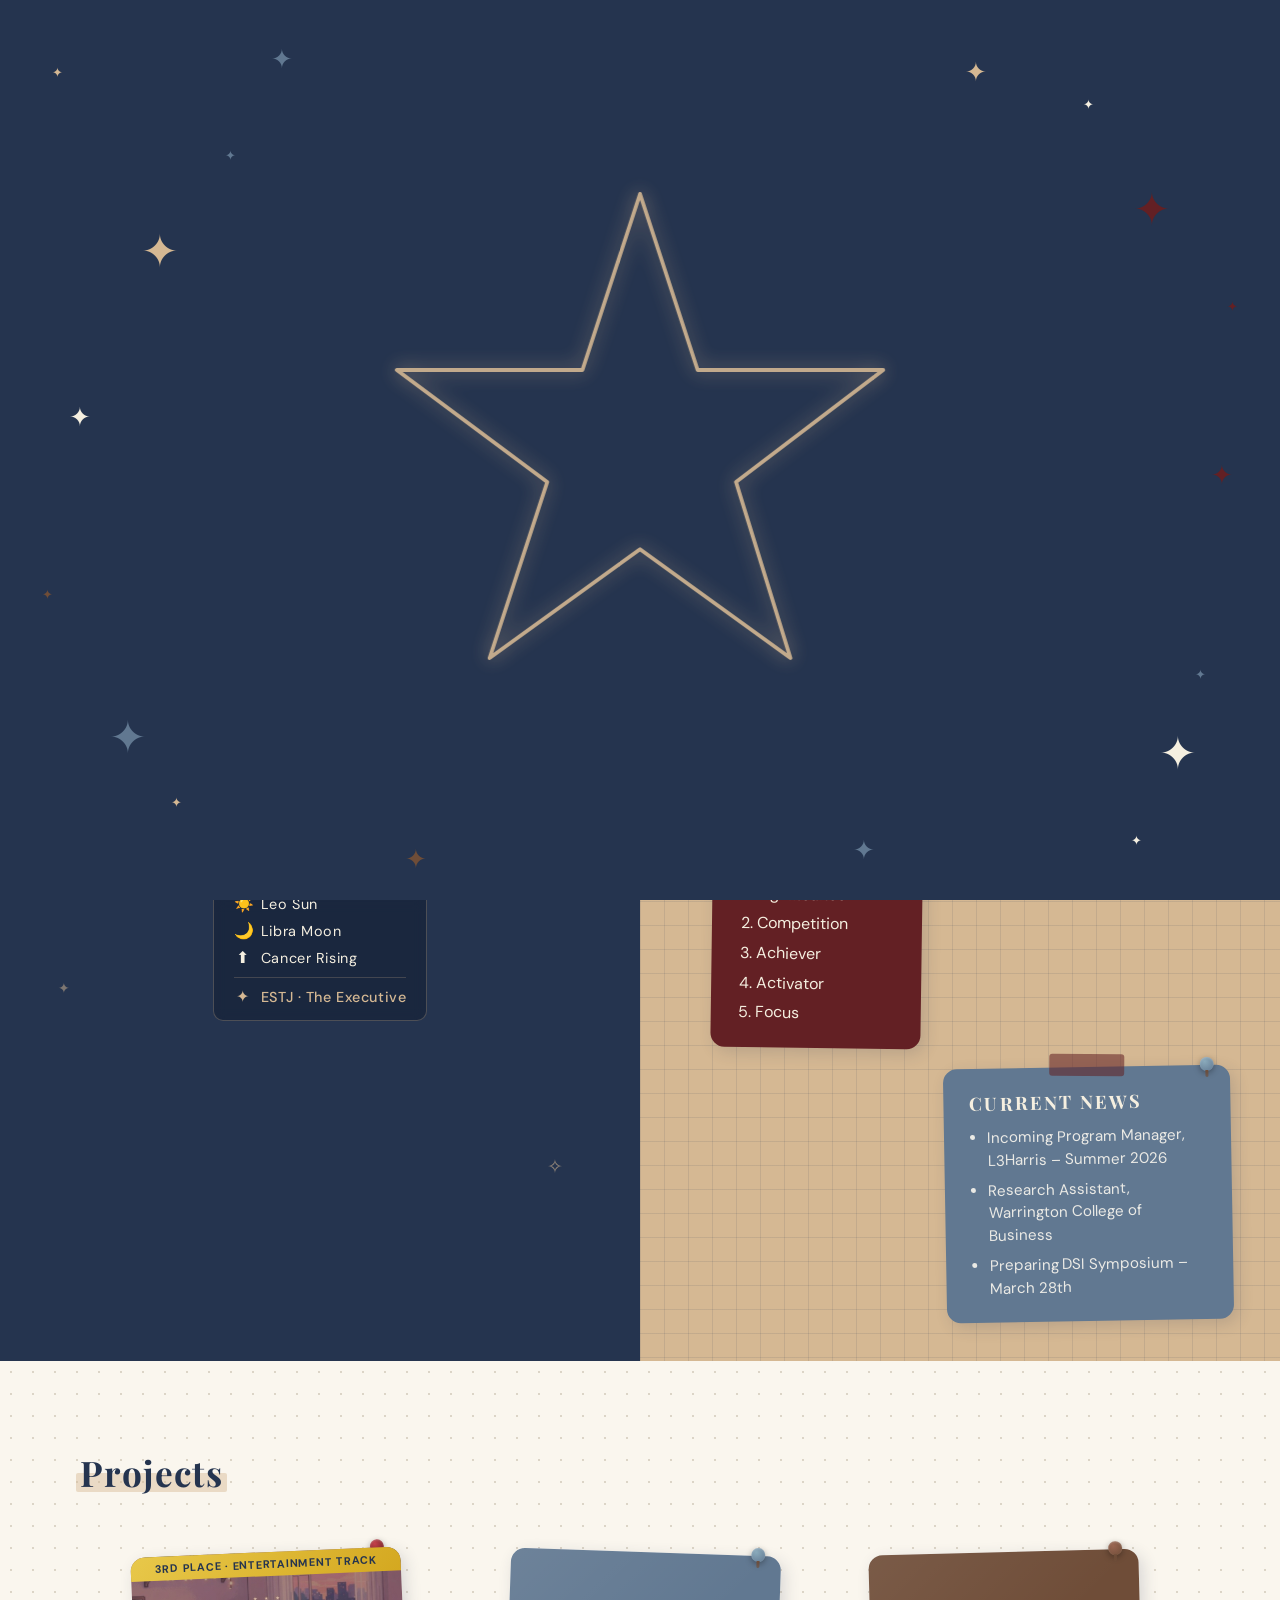
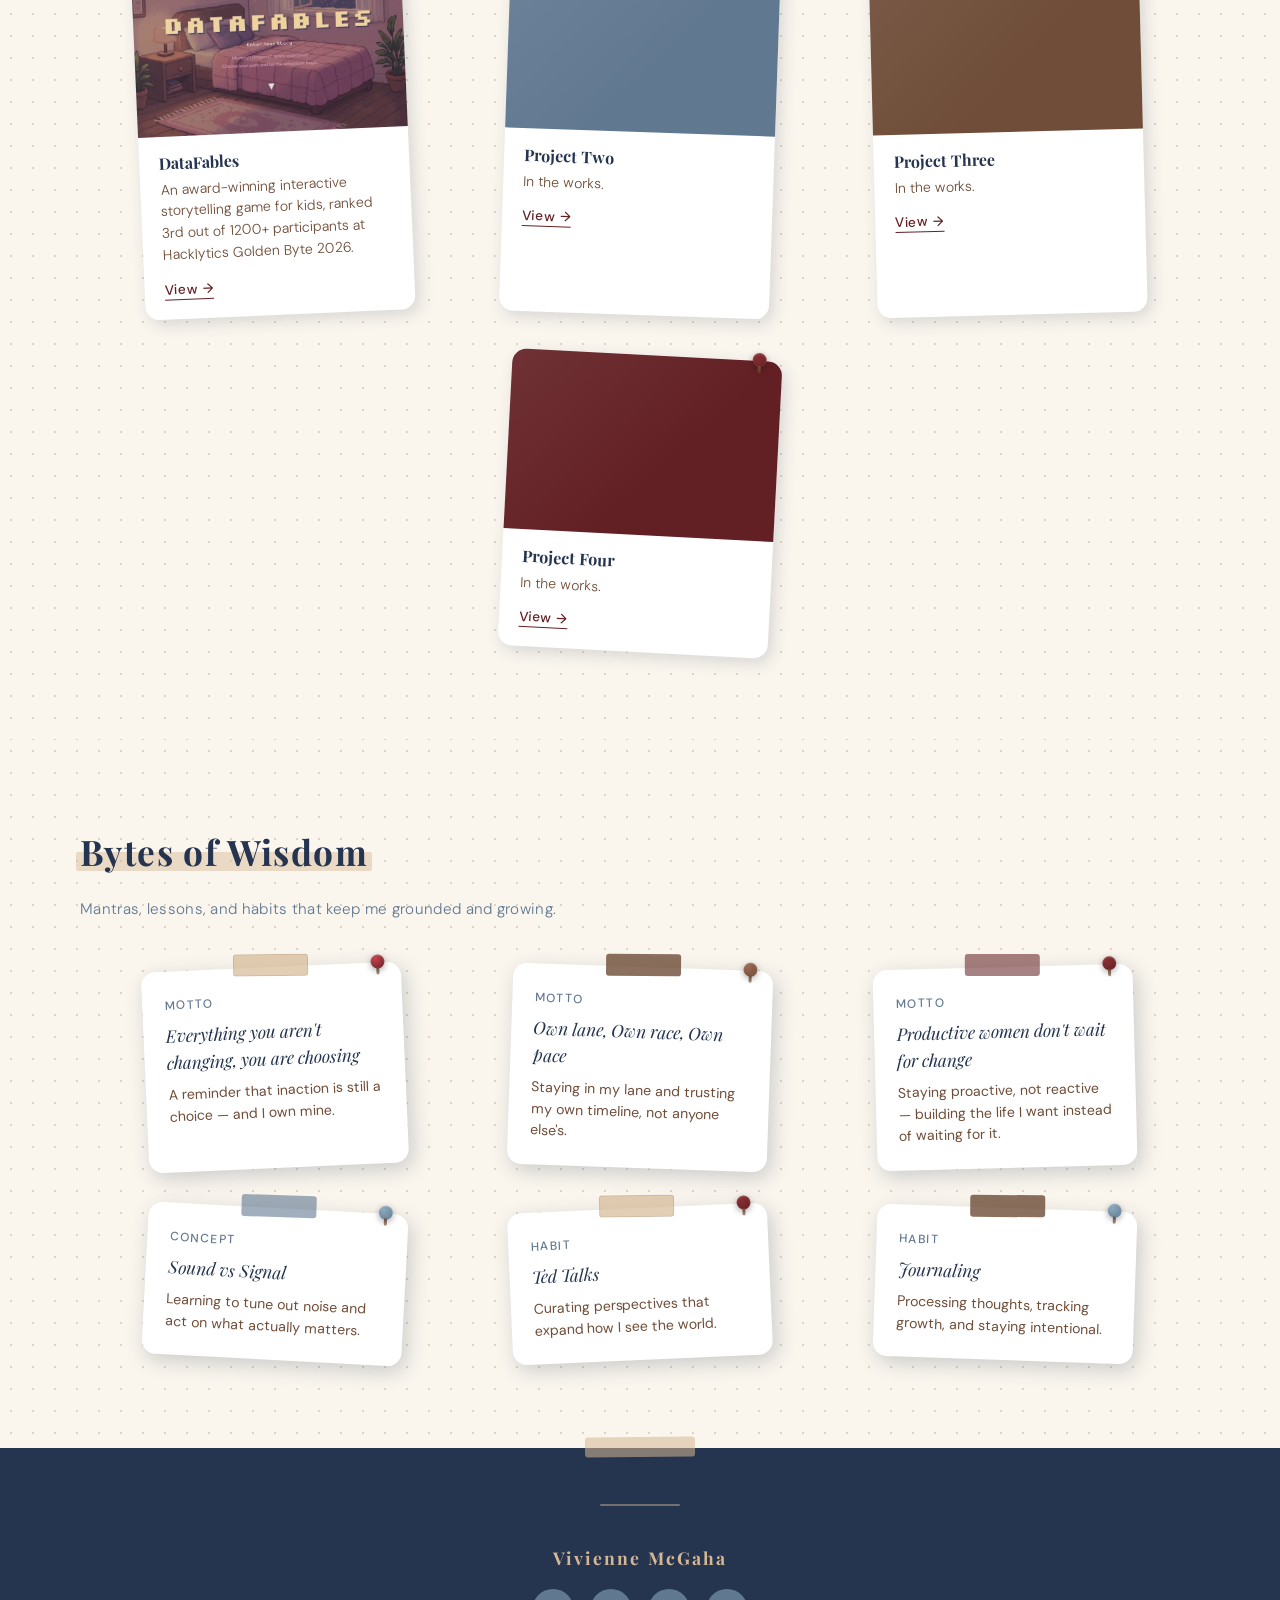
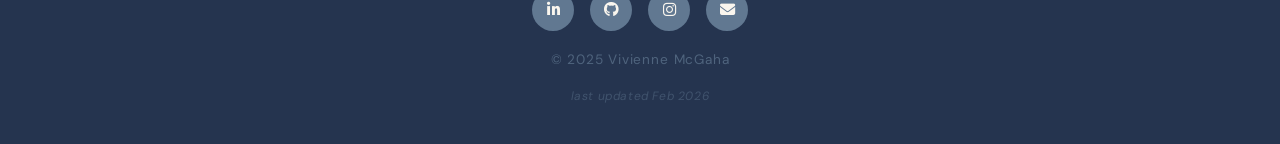
==== index.html @ 9e26cccd "Update site: favicon, loaders, CV descriptions, gallery layout, and content updates" ====
<!DOCTYPE html>
<html lang="en">
<head>
  <meta charset="UTF-8">
  <meta name="viewport" content="width=device-width, initial-scale=1.0">
  <title>Vivienne McGaha</title>
  <link rel="preconnect" href="https://fonts.googleapis.com">
  <link rel="preconnect" href="https://fonts.gstatic.com" crossorigin>
  <link href="https://fonts.googleapis.com/css2?family=Playfair+Display:ital,wght@0,400;0,700;0,900;1,400&family=DM+Sans:wght@300;400;500&display=swap" rel="stylesheet">
  <link rel="stylesheet" href="https://cdnjs.cloudflare.com/ajax/libs/font-awesome/6.5.0/css/all.min.css">
  <link rel="stylesheet" href="styles.css">
  <link rel="icon" type="image/svg+xml" href="favicon.svg">
</head>
<body>

  <!-- ======= LOADER =======
       OPTION 1 (dark/navy): background #25344F, star stroke #D5B893, stars use gold/cream/slate/caput/coffee
       OPTION 2 (light/cream): background #FAF6EE, star stroke #25344F, stars use navy/slate/caput/coffee (no gold/cream)
       To switch: toggle the CSS #loader background + .ldr-star stroke + fill colors below
  -->
  <!-- ACTIVE: Option 1 (dark) -->
  <div id="loader">
    <svg class="ldr-svg" viewBox="0 0 400 280" xmlns="http://www.w3.org/2000/svg">
      <!-- Background scattered ✦ stars — varied sizes & colors, outside the central star region -->
      <!-- Small ✦ -->
      <text class="ldr-bg ldr-b1"  x="18"  y="22"  font-size="4"  text-anchor="middle" dominant-baseline="central" fill="#D5B893">✦</text>
      <text class="ldr-bg ldr-b2"  x="72"  y="48"  font-size="4"  text-anchor="middle" dominant-baseline="central" fill="#617891">✦</text>
      <text class="ldr-bg ldr-b3"  x="340" y="32"  font-size="4"  text-anchor="middle" dominant-baseline="central" fill="#F5EFE0">✦</text>
      <text class="ldr-bg ldr-b4"  x="385" y="95"  font-size="4"  text-anchor="middle" dominant-baseline="central" fill="#632024">✦</text>
      <text class="ldr-bg ldr-b5"  x="15"  y="185" font-size="4"  text-anchor="middle" dominant-baseline="central" fill="#6F4D38">✦</text>
      <text class="ldr-bg ldr-b6"  x="55"  y="250" font-size="4"  text-anchor="middle" dominant-baseline="central" fill="#D5B893">✦</text>
      <text class="ldr-bg ldr-b7"  x="375" y="210" font-size="4"  text-anchor="middle" dominant-baseline="central" fill="#617891">✦</text>
      <text class="ldr-bg ldr-b8"  x="355" y="262" font-size="4"  text-anchor="middle" dominant-baseline="central" fill="#F5EFE0">✦</text>
      <!-- Medium ✦ -->
      <text class="ldr-bg ldr-b9"  x="88"  y="18"  font-size="8"  text-anchor="middle" dominant-baseline="central" fill="#617891">✦</text>
      <text class="ldr-bg ldr-b10" x="305" y="22"  font-size="8"  text-anchor="middle" dominant-baseline="central" fill="#D5B893">✦</text>
      <text class="ldr-bg ldr-b11" x="25"  y="130" font-size="8"  text-anchor="middle" dominant-baseline="central" fill="#F5EFE0">✦</text>
      <text class="ldr-bg ldr-b12" x="382" y="148" font-size="8"  text-anchor="middle" dominant-baseline="central" fill="#632024">✦</text>
      <text class="ldr-bg ldr-b13" x="130" y="268" font-size="8"  text-anchor="middle" dominant-baseline="central" fill="#6F4D38">✦</text>
      <text class="ldr-bg ldr-b14" x="270" y="265" font-size="8"  text-anchor="middle" dominant-baseline="central" fill="#617891">✦</text>
      <!-- Big ✦ -->
      <text class="ldr-bg ldr-b15" x="50"  y="78"  font-size="14" text-anchor="middle" dominant-baseline="central" fill="#D5B893">✦</text>
      <text class="ldr-bg ldr-b16" x="360" y="65"  font-size="14" text-anchor="middle" dominant-baseline="central" fill="#632024">✦</text>
      <text class="ldr-bg ldr-b17" x="40"  y="230" font-size="14" text-anchor="middle" dominant-baseline="central" fill="#617891">✦</text>
      <text class="ldr-bg ldr-b18" x="368" y="235" font-size="14" text-anchor="middle" dominant-baseline="central" fill="#F5EFE0">✦</text>
      <!-- Star perimeter path — same shape as the favicon, drawn as a continuous stroke -->
      <path class="ldr-star"
        d="M200,60 L218,115 L276,115 L230,150 L247,205 L200,171 L153,205 L171,150 L124,115 L182,115 Z"
        fill="none" stroke="#D5B893"/>
    </svg>
  </div>
  <script>
    (function() {
      var loader = document.getElementById('loader');
      var navType = (performance.getEntriesByType('navigation')[0] || {}).type;
      var isReload = navType === 'reload';
      var isFirstVisit = !sessionStorage.getItem('loaderShown');
      if (isReload || isFirstVisit) {
        sessionStorage.setItem('loaderShown', '1');
        setTimeout(function() {
          loader.style.animation = 'ldr-fade-out 0.5s ease forwards';
          loader.addEventListener('animationend', function() { loader.style.display = 'none'; }, { once: true });
        }, 2500);
      } else {
        loader.style.display = 'none';
      }
    })();
  </script>

  <!-- ======= NAVIGATION ======= -->
  <nav class="navbar">
    <a href="#" class="nav-brand">Vivienne McGaha</a>
    <ul class="nav-links">
      <li><a href="#">Home</a></li>
      <li><a href="academics.html">Academics</a></li>
      <li><a href="journal.html">Journal</a></li>
      <li><a href="research.html">Research</a></li>
      <li><a href="gallery.html">Gallery</a></li>
      <li><a href="cv.html">CV</a></li>
    </ul>
  </nav>

  <!-- ======= HERO ======= -->
  <section class="hero" id="about">

    <!-- Left panel: photo + name -->
    <div class="hero-left">

      <!-- Sticker decorations — all 8 images, no overlaps -->
      <img src="potential stickers/ace of hearts.png"            class="sticker-deco sticker-tl" alt="">
      <img src="potential stickers/star chart.png"               class="sticker-deco sticker-tr" alt="">
      <img src="potential stickers/great wave.png"               class="sticker-solo sticker-gw" alt="">
      <img src="potential stickers/quirky star.png"              class="sticker-deco sticker-tc" alt="">
      <img src="potential stickers/gold & blue flower stamp.png" class="sticker-deco sticker-ml" alt="">
      <img src="potential stickers/vinyl.png"                    class="sticker-deco sticker-mr" alt="">
      <img src="potential stickers/constellations.png"           class="sticker-deco sticker-bl" alt="">
      <img src="potential stickers/snoopy converse all star.png" class="sticker-solo sticker-sn" alt="">

      <h1 class="hero-name">Vivienne<br>McGaha</h1>

      <img src="images/self outline.png" alt="Vivienne McGaha" class="profile-outline">

      <!-- Zodiac + MBTI -->
      <div class="personal-tags">
        <div class="tag-row"><span class="tag-symbol">☀️</span><span>Leo Sun</span></div>
        <div class="tag-row"><span class="tag-symbol">🌙</span><span>Libra Moon</span></div>
        <div class="tag-row"><span class="tag-symbol">⬆</span><span>Cancer Rising</span></div>
        <div class="tag-divider"></div>
        <div class="tag-row tag-mbti"><span class="tag-symbol">✦</span><span>ESTJ · The Executive</span></div>
      </div>

      <!-- Decorative stars -->
      <span class="star star-1">✦</span>
      <span class="star star-2">✧</span>
      <span class="star star-3">★</span>
      <span class="star star-4">✦</span>
      <span class="star star-5">✧</span>
      <span class="star star-6">·</span>
      <span class="star star-7">✦</span>
    </div>

    <!-- Right panel: about card + obsessions card -->
    <div class="hero-right">
      <div class="about-card card" id="about-card">
        <div class="washi-tape washi-navy"></div>
        <h3 class="card-label">About Me</h3>
        <p class="card-text">Hii! My name is Vivienne, and I am a first-year student at the University of Florida studying Finance with minors in Economics and Professional Sales! I am currently interested in pursuing management roles or attending graduate school after graduation, in hopes of becoming a professor. Being able to contribute back to society and feel that impact is super important to me. I am always happy to meet new people, so don't be afraid to reach out! #GoGators🐊♡</p>
      </div>

      <div class="obsessions-card card dark-card" id="obsessions">
        <div class="washi-tape washi-coffee"></div>
        <div class="push-pin"></div>
        <h3 class="card-label">Current<br>Obsessions</h3>
        <ul class="obsessions-list">
          <li><span class="obs-label">Listening:</span> Ctrl by SZA</li>
          <li><span class="obs-label">Reading:</span> Stand Your Ground by Offstein</li>
          <li><span class="obs-label">Learning:</span> Claude</li>
        </ul>
      </div>
      <div class="strengths-card card caput-card">
        <div class="washi-tape washi-slate"></div>
        <div class="push-pin pin-small pin-caput"></div>
        <h3 class="card-label">Clifton Strengths</h3>
        <ol class="strengths-list">
          <li>Significance</li>
          <li>Competition</li>
          <li>Achiever</li>
          <li>Activator</li>
          <li>Focus</li>
        </ol>
      </div>
      <div class="events-card card slate-card">
        <div class="washi-tape washi-caput"></div>
        <div class="push-pin pin-small pin-slate"></div>
        <h3 class="card-label">Current News</h3>
        <ul class="events-list">
          <li>Incoming Program Manager, L3Harris – Summer 2026</li>
          <li>Research Assistant, Warrington College of Business</li>
          <li>Preparing DSI Symposium – March 28th</li>
        </ul>
      </div>
    </div>

  </section>

  <!-- ======= PROJECTS ======= -->
  <section class="projects-section" id="projects">
    <div class="section-header">
      <div class="section-tape"></div>
      <h2 class="section-title">Projects</h2>
    </div>

    <div class="projects-grid">

      <div class="project-card card rotate-left"
           onclick="openProjectModal(this)"
           data-title="DataFables"
           data-desc="An award-winning interactive storytelling game for kids, built at Hacklytics Golden Byte 2026. DataFables ranked 3rd out of 1200+ participants."
           data-detail="DataFables is an interactive storytelling platform that turns reading into a game: kids can pick from 6 genres, customize a protagonist, and make choices that change the story, while the reading experience adapts to their age range and typical Lexile level, includes pronunciation practice with instant feedback, rewards progress with XP and coins they can spend on character accessories, and supports 10 languages to make it accessible for more kids worldwide."
           data-link-line="Link to our Devpost ➤"
           data-link-url="https://devpost.com/software/hacklytics-2026"
           data-img="images/datafables.png">
        <div class="push-pin pin-small"></div>
        <div class="project-img" style="background-image: url('images/datafables.png'); background-size: cover; background-position: center;">
          <div class="winner-badge">3rd Place · Entertainment Track</div>
        </div>
        <div class="project-info">
          <h4>DataFables</h4>
          <p>An award-winning interactive storytelling game for kids, ranked 3rd out of 1200+ participants at Hacklytics Golden Byte 2026.</p>
          <span class="project-link">View →</span>
        </div>
      </div>

      <div class="project-card card rotate-right"
           onclick="openProjectModal(this)"
           data-title="Project Two"
           data-desc="In the works."
           data-img=""
           data-color="#617891">
        <div class="push-pin pin-small pin-slate"></div>
        <div class="project-img" style="background: #617891;"></div>
        <div class="project-info">
          <h4>Project Two</h4>
          <p>In the works.</p>
          <span class="project-link">View →</span>
        </div>
      </div>

      <div class="project-card card rotate-left-sm"
           onclick="openProjectModal(this)"
           data-title="Project Three"
           data-desc="In the works."
           data-img=""
           data-color="#6F4D38">
        <div class="push-pin pin-small pin-coffee"></div>
        <div class="project-img" style="background: #6F4D38;"></div>
        <div class="project-info">
          <h4>Project Three</h4>
          <p>In the works.</p>
          <span class="project-link">View →</span>
        </div>
      </div>

      <div class="project-card card rotate-right-sm"
           onclick="openProjectModal(this)"
           data-title="Project Four"
           data-desc="In the works."
           data-img=""
           data-color="#632024">
        <div class="push-pin pin-small pin-caput"></div>
        <div class="project-img" style="background: #632024;"></div>
        <div class="project-info">
          <h4>Project Four</h4>
          <p>In the works.</p>
          <span class="project-link">View →</span>
        </div>
      </div>

    </div>
  </section>

  <!-- ======= BYTES OF WISDOM ======= -->
  <section class="wisdom-section" id="wisdom">
    <div class="section-header">
      <div class="section-tape"></div>
      <h2 class="section-title">Bytes of Wisdom</h2>
    </div>
    <p class="wisdom-intro">Mantras, lessons, and habits that keep me grounded and growing.</p>

    <div class="wisdom-grid">

      <div class="wisdom-card card rotate-left">
        <div class="washi-tape washi-tan"></div>
        <div class="push-pin pin-small"></div>
        <p class="wisdom-label">motto</p>
        <p class="wisdom-quote">Everything you aren't changing, you are choosing</p>
        <p class="wisdom-sub">A reminder that inaction is still a choice — and I own mine.</p>
      </div>

      <div class="wisdom-card card rotate-right">
        <div class="washi-tape washi-coffee"></div>
        <div class="push-pin pin-small pin-coffee"></div>
        <p class="wisdom-label">motto</p>
        <p class="wisdom-quote">Own lane, Own race, Own pace</p>
        <p class="wisdom-sub">Staying in my lane and trusting my own timeline, not anyone else's.</p>
      </div>

      <div class="wisdom-card card rotate-left-sm">
        <div class="washi-tape washi-caput"></div>
        <div class="push-pin pin-small pin-caput"></div>
        <p class="wisdom-label">motto</p>
        <p class="wisdom-quote">Productive women don't wait for change</p>
        <p class="wisdom-sub">Staying proactive, not reactive — building the life I want instead of waiting for it.</p>
      </div>

      <div class="wisdom-card card rotate-right-sm">
        <div class="washi-tape washi-slate"></div>
        <div class="push-pin pin-small pin-slate"></div>
        <p class="wisdom-label">concept</p>
        <p class="wisdom-quote">Sound vs Signal</p>
        <p class="wisdom-sub">Learning to tune out noise and act on what actually matters.</p>
      </div>

      <div class="wisdom-card card rotate-left">
        <div class="washi-tape washi-tan"></div>
        <div class="push-pin pin-small pin-caput"></div>
        <p class="wisdom-label">habit</p>
        <p class="wisdom-quote">Ted Talks</p>
        <p class="wisdom-sub">Curating perspectives that expand how I see the world.</p>
      </div>

      <div class="wisdom-card card rotate-right">
        <div class="washi-tape washi-coffee"></div>
        <div class="push-pin pin-small pin-slate"></div>
        <p class="wisdom-label">habit</p>
        <p class="wisdom-quote">Journaling</p>
        <p class="wisdom-sub">Processing thoughts, tracking growth, and staying intentional.</p>
      </div>

    </div>
  </section>

  <!-- ======= FOOTER / CONTACT ======= -->
  <footer class="footer" id="contact">
    <div class="footer-tape"></div>
    <div class="footer-inner">
      <p class="footer-name">Vivienne McGaha</p>
      <div class="social-links">
        <a href="https://www.linkedin.com/in/vivienne-mcgaha/" target="_blank" rel="noopener" class="social-link" aria-label="LinkedIn">
          <i class="fab fa-linkedin-in"></i>
        </a>
        <a href="https://github.com/viv2612" target="_blank" rel="noopener" class="social-link" aria-label="GitHub">
          <i class="fab fa-github"></i>
        </a>
        <a href="https://www.instagram.com/vqiaoo/" target="_blank" rel="noopener" class="social-link" aria-label="Instagram">
          <i class="fab fa-instagram"></i>
        </a>
        <a href="mailto:vmcgaha@ufl.edu" class="social-link" aria-label="Email">
          <i class="fas fa-envelope"></i>
        </a>
      </div>
      <p class="footer-copy">© 2025 Vivienne McGaha</p>
      <p class="footer-updated">last updated Feb 2026</p>
    </div>
  </footer>

  <!-- Project Modal -->
  <div class="project-modal-overlay" id="projectModal" onclick="closeProjectModal(event)">
    <div class="project-modal-box">
      <button class="modal-close" onclick="closeProjectModal()">&times;</button>
      <div class="modal-img" id="modalImg"></div>
      <div class="modal-body">
        <h3 id="modalTitle"></h3>
        <p id="modalDesc"></p>
        <p id="modalDetail" class="modal-detail"></p>
      </div>
    </div>
  </div>

  <script>
    function openProjectModal(card) {
      document.getElementById('modalTitle').textContent = card.dataset.title;
      document.getElementById('modalDesc').textContent = card.dataset.desc;
      const detail = document.getElementById('modalDetail');
      detail.textContent = card.dataset.detail || '';
      detail.style.display = card.dataset.detail ? 'block' : 'none';
      const existingLine = detail.querySelector('.modal-link-line');
      if (existingLine) existingLine.remove();
      if (card.dataset.linkLine && card.dataset.linkUrl) {
        const p = document.createElement('p');
        p.className = 'modal-link-line';
        p.appendChild(document.createTextNode(card.dataset.linkLine + ' '));
        const a = document.createElement('a');
        a.href = card.dataset.linkUrl;
        a.textContent = card.dataset.linkUrl;
        a.target = '_blank';
        a.rel = 'noopener';
        p.appendChild(a);
        detail.appendChild(p);
      }
      const imgEl = document.getElementById('modalImg');
      if (card.dataset.img) {
        imgEl.style.backgroundImage = `url('${card.dataset.img}')`;
        imgEl.style.backgroundSize = 'cover';
        imgEl.style.backgroundPosition = 'center';
      } else {
        imgEl.style.backgroundImage = 'none';
        imgEl.style.background = card.dataset.color || 'var(--slate-gray)';
      }
      document.getElementById('projectModal').classList.add('active');
    }
    function closeProjectModal(e) {
      if (!e || e.target === document.getElementById('projectModal') || e.currentTarget.classList.contains('modal-close')) {
        document.getElementById('projectModal').classList.remove('active');
      }
    }
    document.addEventListener('keydown', e => { if (e.key === 'Escape') document.getElementById('projectModal').classList.remove('active'); });
  </script>

  <script src="scripts.js"></script>
</body>
</html>
---- styles.css ----
/* ============================================================
   VIVIENNE MCGAHA — Personal Website Styles
   Scrapbook / Artsy Theme
   ============================================================ */

/* --- CSS Variables ----------------------------------------- */
:root {
  --space-cadet:  #25344F;
  --slate-gray:   #617891;
  --tan:          #D5B893;
  --coffee:       #6F4D38;
  --caput:        #632024;
  --cream:        #F5EFE0;
  --off-white:    #FAF6EE;
  --white:        #FFFFFF;
}

/* --- Reset & Base ------------------------------------------ */
*, *::before, *::after {
  box-sizing: border-box;
  margin: 0;
  padding: 0;
}

html {
  scroll-behavior: smooth;
}

body {
  font-family: 'DM Sans', sans-serif;
  background-color: var(--cream);
  color: var(--space-cadet);
  overflow-x: hidden;
}

a {
  text-decoration: none;
  color: inherit;
}

/* ============================================================
   NAVBAR
   ============================================================ */
.navbar {
  position: sticky;
  top: 0;
  z-index: 100;
  background-color: var(--space-cadet);
  display: flex;
  align-items: center;
  justify-content: space-between;
  padding: 1.1rem 3.5rem;
  box-shadow: 0 2px 14px rgba(37, 52, 79, 0.35);
}

.nav-brand {
  font-family: 'Playfair Display', serif;
  font-size: 1.2rem;
  font-weight: 700;
  color: var(--tan);
  letter-spacing: 0.06em;
  transition: opacity 0.2s;
}

.nav-brand:hover { opacity: 0.8; }

.nav-links {
  list-style: none;
  display: flex;
  gap: 2.5rem;
}

.nav-links a {
  font-size: 0.85rem;
  color: var(--cream);
  font-weight: 400;
  letter-spacing: 0.1em;
  text-transform: uppercase;
  transition: color 0.2s;
}

.nav-links a:hover {
  color: var(--tan);
}

/* ============================================================
   HERO SECTION
   ============================================================ */
.hero {
  display: grid;
  grid-template-columns: 1fr 1fr;
  min-height: calc(100vh - 58px);
}

/* --- Left Panel -------------------------------------------- */
.hero-left {
  background-color: var(--space-cadet);
  position: relative;
  display: flex;
  flex-direction: column;
  align-items: center;
  justify-content: center;
  padding: 4rem 3rem 4rem;
  gap: 2rem;
  overflow: hidden;
}

.hero-name {
  font-family: 'Playfair Display', serif;
  font-size: clamp(2.4rem, 4.5vw, 3.75rem);
  font-weight: 900;
  color: var(--off-white);
  text-align: center;
  line-height: 1.1;
  letter-spacing: 0.02em;
}

.profile-outline {
  width: 260px;
  object-fit: contain;
  flex-shrink: 0;
  position: relative;
  z-index: 3;
}

/* --- Sticker Decorations ----------------------------------- */

/* Sticker sheets: screen blend so dark backgrounds fade, gold/stars glow */
.sticker-deco {
  position: absolute;
  pointer-events: none;
  user-select: none;
  mix-blend-mode: screen;
  z-index: 2;
}

/* Individual stickers (stamp, badge): real visible stickers, no blend */
.sticker-solo {
  position: absolute;
  pointer-events: none;
  user-select: none;
  z-index: 2;
}

/*
  Layout — 8 zones, no overlaps:
  ┌──────────────┬──────────────┐
  │  ace(tl)     │ horoscope(tr)│  row 1
  ├──────────────┼──────────────┤
  │  great wave  │              │  row 2
  │  (gw)        │  quirky(tc)  │
  ├──────────────┼──────────────┤
  │  gold&blue   │  vinyl(mr)   │  row 3
  │  (ml)        │              │
  ├──────────────┼──────────────┤
  │constellation │  snoopy(sn)  │  row 4
  │  (bl) cut off│              │
  └──────────────┴──────────────┘
*/

/* ace of hearts — top-left */
.sticker-tl {
  width: 155px;
  opacity: 0.38;
  top: 14px;
  left: 14px;
  transform: rotate(-9deg);
}

/* star chart — top-right, no tilt, outer edges (top+right) bleed off panel */
.sticker-tr {
  width: 255px;
  opacity: 0.55;
  top: -18px;
  right: -18px;
  transform: none;
}

/* great wave stamp — upper-left below ace */
.sticker-gw {
  width: 160px;
  opacity: 0.62;
  top: 32%;
  left: 16px;
  transform: rotate(-11deg);
}

/* quirky star — mid-right */
.sticker-tc {
  width: 175px;
  opacity: 0.44;
  top: 33%;
  right: 14px;
  transform: rotate(-8deg);
}

/* gold & blue flower stamp — lower-left */
.sticker-ml {
  width: 155px;
  opacity: 0.40;
  top: 54%;
  left: 14px;
  transform: rotate(10deg);
}

/* vinyl — lower-right, partially off right edge */
.sticker-mr {
  width: 185px;
  opacity: 0.32;
  top: 52%;
  right: -20px;
  transform: rotate(-7deg);
}

/* constellations — bottom-left, no tilt, outer edges (bottom+left) bleed off panel */
.sticker-bl {
  width: 255px;
  opacity: 0.60;
  bottom: -18px;
  left: -18px;
  transform: none;
}

/* Snoopy badge — bottom-right, fully visible */
.sticker-sn {
  width: 165px;
  opacity: 0.68;
  bottom: 6%;
  right: 14px;
  transform: rotate(11deg);
}

/* Ensure content stays above sticker layer */
.hero-name,
.personal-tags {
  position: relative;
  z-index: 3;
}

/* Stars sit between background and stickers (not on top of images) */
.star { z-index: 1; }

/* --- Zodiac + MBTI Tags ------------------------------------ */
.personal-tags {
  background: rgba(20, 33, 55, 0.65);
  border: 1px solid rgba(213, 184, 147, 0.28);
  border-radius: 10px;
  padding: 0.8rem 1.2rem;
  display: flex;
  flex-direction: column;
  gap: 0.38rem;
  backdrop-filter: blur(6px);
  -webkit-backdrop-filter: blur(6px);
}

.tag-row {
  display: flex;
  align-items: center;
  gap: 0.5rem;
  font-size: 0.9rem;
  color: var(--cream);
  letter-spacing: 0.04em;
}

.tag-symbol {
  font-size: 1rem;
  width: 1.2rem;
  text-align: center;
  flex-shrink: 0;
}

.tag-divider {
  height: 1px;
  background: rgba(213, 184, 147, 0.22);
  margin: 0.15rem 0;
}

.tag-mbti {
  color: var(--tan);
  font-weight: 500;
}

/* Decorative stars on left panel */
.star {
  position: absolute;
  color: var(--tan);
  pointer-events: none;
  user-select: none;
  font-style: normal;
}

.star-1 { top: 12%;  left: 12%;  font-size: 1.4rem; opacity: 0.6; }
.star-2 { top: 18%;  right: 14%; font-size: 0.7rem; opacity: 0.45; }
.star-3 { top: 38%;  right: 8%;  font-size: 0.95rem; opacity: 0.55; }
.star-4 { bottom: 28%; left: 9%; font-size: 0.85rem; opacity: 0.5; }
.star-5 { bottom: 14%; right: 12%; font-size: 1.2rem; opacity: 0.6; }
.star-6 { top: 60%;  left: 18%;  font-size: 2.2rem; opacity: 0.2; }
.star-7 { top: 6%;   right: 30%; font-size: 0.6rem; opacity: 0.4; }

/* --- Right Panel ------------------------------------------- */
.hero-right {
  background-color: var(--tan);
  background-image:
    linear-gradient(rgba(37, 52, 79, 0.1) 1px, transparent 1px),
    linear-gradient(90deg, rgba(37, 52, 79, 0.1) 1px, transparent 1px);
  background-size: 24px 24px;
  position: relative;
  display: flex;
  flex-direction: column;
  align-items: flex-start;
  justify-content: center;
  padding: 2.5rem 2.5rem 2.5rem 3rem;
  gap: 1.2rem;
  overflow: hidden;
}

/* Dot/grid decoration in top-right corner */
.grid-decoration {
  position: absolute;
  top: 2rem;
  right: 2rem;
  width: 140px;
  height: 110px;
  background-image: radial-gradient(circle, rgba(37, 52, 79, 0.35) 1.5px, transparent 1.5px);
  background-size: 14px 14px;
  border: 1.5px solid rgba(37, 52, 79, 0.2);
  border-radius: 4px;
}

/* ============================================================
   LOADING ANIMATION
   ============================================================ */
#loader {
  position: fixed;
  inset: 0;
  /* Option 1 (dark):  background: #25344F; */
  /* Option 2 (light): background: #FAF6EE; */
  background: #25344F;
  z-index: 9999;
  pointer-events: none;
}

.ldr-svg {
  width: 100%;
  height: 100%;
  position: absolute;
  top: 0;
  left: 0;
}

/* Background scattered stars */
.ldr-bg {
  opacity: 0;
  transform-box: fill-box;
  transform-origin: center;
  animation: ldr-pop 0.3s ease forwards;
}
.ldr-b1  { animation-delay: 0.04s; }
.ldr-b2  { animation-delay: 0.11s; }
.ldr-b3  { animation-delay: 0.07s; }
.ldr-b4  { animation-delay: 0.16s; }
.ldr-b5  { animation-delay: 0.20s; }
.ldr-b6  { animation-delay: 0.27s; }
.ldr-b7  { animation-delay: 0.13s; }
.ldr-b8  { animation-delay: 0.32s; }
.ldr-b9  { animation-delay: 0.09s; }
.ldr-b10 { animation-delay: 0.18s; }
.ldr-b11 { animation-delay: 0.24s; }
.ldr-b12 { animation-delay: 0.14s; }
.ldr-b13 { animation-delay: 0.36s; }
.ldr-b14 { animation-delay: 0.29s; }
.ldr-b15 { animation-delay: 0.06s; }
.ldr-b16 { animation-delay: 0.22s; }
.ldr-b17 { animation-delay: 0.38s; }
.ldr-b18 { animation-delay: 0.17s; }

/* Star perimeter path */
.ldr-star {
  stroke-width: 1.2;
  stroke-linecap: round;
  stroke-linejoin: round;
  opacity: 0;
  stroke-dasharray: 600;
  stroke-dashoffset: 600;
  /* Option 1 (dark):  filter: drop-shadow(0 0 3px rgba(213,184,147,0.7)); */
  /* Option 2 (light): filter: drop-shadow(0 0 3px rgba(37,52,79,0.25)); */
  filter: drop-shadow(0 0 3px rgba(213,184,147,0.7));
  animation: ldr-draw-star 1.6s cubic-bezier(0.4, 0, 0.2, 1) forwards 0.5s;
}

@keyframes ldr-pop {
  0%   { opacity: 0; transform: scale(0.2); }
  70%  { opacity: 1; transform: scale(1.4); }
  100% { opacity: 1; transform: scale(1);   }
}
@keyframes ldr-draw-star {
  0%   { stroke-dashoffset: 600; opacity: 0.8; }
  100% { stroke-dashoffset: 0;   opacity: 0.9; }
}
@keyframes ldr-fade-out {
  to { opacity: 0; }
}

/* ============================================================
   SCROLL CARD ANIMATIONS
   ============================================================ */
.scroll-animate {
  opacity: 0;
  transition: opacity 0.55s ease;
}
.scroll-animate.is-visible {
  opacity: 1;
}

/* ============================================================
   CARD COMPONENT
   ============================================================ */
.card {
  background-color: var(--off-white);
  border-radius: 14px;
  padding: 1.4rem 1.6rem;
  position: relative;
  box-shadow: 4px 5px 16px rgba(37, 52, 79, 0.16);
  transition: transform 0.25s ease, box-shadow 0.25s ease;
}

.dark-card {
  background-color: var(--space-cadet);
  color: var(--cream);
}

/* --- Washi Tape -------------------------------------------- */
.washi-tape {
  position: absolute;
  top: -13px;
  left: 50%;
  width: 75px;
  height: 22px;
  border-radius: 3px;
  opacity: 0.8;
}

.washi-coffee {
  background-color: var(--coffee);
  transform: translateX(-50%) rotate(-1.5deg);
}

.washi-tan {
  background-color: rgba(213, 184, 147, 0.85);
  transform: translateX(-50%) rotate(1.8deg);
  border: 1px solid rgba(111, 77, 56, 0.2);
}

.washi-slate {
  background-color: rgba(97, 120, 145, 0.75);
  transform: translateX(-50%) rotate(-1.2deg);
}

.washi-caput {
  background-color: rgba(99, 32, 36, 0.7);
  transform: translateX(-50%) rotate(1.4deg);
}

.washi-navy {
  background-color: rgba(37, 52, 79, 0.85);
  transform: translateX(-50%) rotate(-1.2deg);
}

/* --- Push Pin ---------------------------------------------- */
.push-pin {
  position: absolute;
  top: -12px;
  right: 22px;
  width: 18px;
  height: 18px;
  border-radius: 50%;
  background: radial-gradient(circle at 35% 30%, #c4404a, var(--caput));
  box-shadow: 0 2px 6px rgba(0, 0, 0, 0.35), inset 0 1px 2px rgba(255, 255, 255, 0.25);
  z-index: 2;
}

.push-pin::after {
  content: '';
  position: absolute;
  bottom: -7px;
  left: 50%;
  transform: translateX(-50%);
  width: 3px;
  height: 9px;
  background: linear-gradient(to bottom, var(--coffee), rgba(111, 77, 56, 0.6));
  border-radius: 0 0 2px 2px;
}

.pin-small {
  width: 14px;
  height: 14px;
  top: -8px;
  right: 16px;
}

.pin-small::after {
  height: 7px;
  bottom: -6px;
}

.pin-slate { background: radial-gradient(circle at 35% 30%, #8aaabb, var(--slate-gray)); }
.pin-coffee { background: radial-gradient(circle at 35% 30%, #9a6652, var(--coffee)); }
.pin-caput { background: radial-gradient(circle at 35% 30%, #8a2d31, var(--caput)); }

/* --- Card Labels & Text ------------------------------------ */
.card-label {
  font-family: 'Playfair Display', serif;
  font-size: 1.15rem;
  font-weight: 700;
  letter-spacing: 0.12em;
  text-transform: uppercase;
  margin-bottom: 0.65rem;
  color: var(--space-cadet);
}

.dark-card .card-label {
  color: var(--tan);
}

.card-text {
  font-size: 1rem;
  line-height: 1.65;
  color: var(--coffee);
  font-weight: 300;
}

.deco-star-card {
  position: absolute;
  bottom: 1rem;
  right: 1.25rem;
  font-size: 1.2rem;
  opacity: 0.3;
  color: var(--slate-gray);
}

/* --- Slate (blue-gray) Card variant ------------------------ */
.slate-card {
  background-color: var(--slate-gray);
  color: var(--off-white);
}

.slate-card .card-label { color: var(--cream); }

.slate-card .events-list { color: rgba(250, 246, 238, 0.9); }

/* --- Caput (red) Card variant ------------------------------ */
.caput-card {
  background-color: var(--caput);
  color: var(--cream);
}

.caput-card .card-label { color: var(--tan); }

/* --- Events Card ------------------------------------------- */
.events-card {
  width: 52%;
  transform: rotate(-1deg);
  align-self: flex-end;
  margin-right: 0.5rem;
}

.events-list {
  list-style: disc;
  padding-left: 1.1rem;
  display: flex;
  flex-direction: column;
  gap: 0.45rem;
  font-size: 0.95rem;
  color: rgba(245, 239, 224, 0.88);
  line-height: 1.5;
}

/* --- Strengths Card ---------------------------------------- */
.strengths-card {
  width: 38%;
  transform: rotate(0.8deg);
  margin-left: 1.5rem;
}

.strengths-list {
  list-style: decimal;
  padding-left: 1.2rem;
  display: flex;
  flex-direction: column;
  gap: 0.35rem;
  font-size: 1rem;
  color: var(--cream);
  line-height: 1.5;
}

/* --- About Card -------------------------------------------- */
.about-card {
  width: 58%;
  transform: rotate(-1.5deg);
}

/* --- Obsessions Card --------------------------------------- */
.obsessions-card {
  width: 50%;
  transform: rotate(1.2deg);
  align-self: flex-end;
}

.obsession-icon {
  font-size: 2rem;
  color: var(--tan);
  text-align: center;
  margin: 0.4rem 0 0.65rem;
  opacity: 0.85;
  line-height: 1;
}

.obsessions-list {
  list-style: none;
  display: flex;
  flex-direction: column;
  gap: 0.45rem;
  font-size: 0.95rem;
  color: rgba(245, 239, 224, 0.88);
  line-height: 1.5;
}

.obs-label {
  font-weight: 500;
  color: var(--tan);
  margin-right: 0.2rem;
}

/* ============================================================
   PROJECTS SECTION
   ============================================================ */
.projects-section {
  padding: 5.5rem 5rem;
  background-color: var(--off-white);
  background-image: radial-gradient(circle, rgba(175, 162, 140, 0.4) 1px, transparent 1px);
  background-size: 22px 22px;
  position: relative;
}

.section-header {
  position: relative;
  display: inline-block;
  margin-bottom: 3.5rem;
}

.section-tape {
  position: absolute;
  bottom: 4px;
  left: -4px;
  right: -4px;
  height: 40%;
  background-color: rgba(213, 184, 147, 0.45);
  border-radius: 2px;
  z-index: 0;
  transform: none;
}

.section-title {
  font-family: 'Playfair Display', serif;
  font-size: 2.2rem;
  font-weight: 700;
  color: var(--space-cadet);
  letter-spacing: 0.04em;
  position: relative;
  z-index: 1;
}

.projects-grid {
  display: flex;
  flex-wrap: wrap;
  gap: 2.5rem;
  justify-content: space-evenly;
}

.project-card {
  width: 270px;
  padding: 0;
  overflow: visible;
  background-color: var(--white);
  transition: transform 0.25s ease, box-shadow 0.25s ease;
}

.project-card:hover {
  box-shadow: 6px 10px 24px rgba(37, 52, 79, 0.22);
  z-index: 10;
}

.project-img {
  width: 100%;
  height: 180px;
  border-radius: 14px 14px 0 0;
  position: relative;
}

/* Subtle shine on project image */
.project-img::after {
  content: '';
  position: absolute;
  inset: 0;
  background: linear-gradient(135deg, rgba(255,255,255,0.08) 0%, transparent 60%);
  border-radius: inherit;
}

.project-info {
  padding: 1rem 1.25rem 1.25rem;
}

.project-info h4 {
  font-family: 'Playfair Display', serif;
  font-size: 1rem;
  font-weight: 700;
  color: var(--space-cadet);
  margin-bottom: 0.35rem;
}

.project-info p {
  font-size: 0.88rem;
  color: var(--coffee);
  line-height: 1.55;
  margin-bottom: 0.75rem;
  font-weight: 300;
}

.project-link {
  font-size: 0.85rem;
  font-weight: 500;
  color: var(--caput);
  letter-spacing: 0.04em;
  border-bottom: 1.5px solid var(--caput);
  padding-bottom: 1px;
  transition: opacity 0.2s, color 0.2s;
}

.project-link:hover {
  opacity: 0.65;
}

.winner-badge {
  position: absolute;
  top: 0;
  left: 0;
  right: 0;
  background: linear-gradient(135deg, #e8c84a, #d4a820);
  color: var(--space-cadet);
  font-size: 0.68rem;
  font-weight: 700;
  letter-spacing: 0.07em;
  text-transform: uppercase;
  padding: 0.3rem 0.75rem;
  text-align: center;
  z-index: 5;
  border-radius: 14px 14px 0 0;
}

/* ============================================================
   BYTES OF WISDOM SECTION
   ============================================================ */
.wisdom-section {
  padding: 5.5rem 5rem;
  background-color: var(--off-white);
  background-image: radial-gradient(circle, rgba(175, 162, 140, 0.4) 1px, transparent 1px);
  background-size: 22px 22px;
}
.wisdom-section .section-title { color: var(--space-cadet); }
.wisdom-section .section-tape  { background-color: rgba(213, 184, 147, 0.45); }
.wisdom-section .wisdom-intro  { color: var(--slate-gray); }

.wisdom-intro {
  font-size: 0.95rem;
  color: var(--slate-gray);
  font-weight: 300;
  margin-top: -2rem;
  margin-bottom: 3rem;
  letter-spacing: 0.02em;
}

.wisdom-grid {
  display: flex;
  flex-wrap: wrap;
  gap: 2.5rem;
  justify-content: space-evenly;
}

.wisdom-card {
  width: 260px;
  padding: 1.6rem 1.4rem 1.4rem;
  background-color: #ffffff;
  transition: transform 0.25s ease, box-shadow 0.25s ease;
  box-shadow: 4px 6px 20px rgba(37, 52, 79, 0.22);
}

.wisdom-card:hover {
  box-shadow: 6px 10px 28px rgba(37, 52, 79, 0.32);
}

.wisdom-label {
  font-size: 0.75rem;
  font-weight: 500;
  letter-spacing: 0.12em;
  text-transform: uppercase;
  color: var(--slate-gray);
  margin-bottom: 0.6rem;
}

.wisdom-quote {
  font-family: 'Playfair Display', serif;
  font-size: 1.08rem;
  font-style: italic;
  color: var(--space-cadet);
  line-height: 1.55;
}

.wisdom-sub {
  font-size: 0.88rem;
  color: var(--coffee);
  font-weight: 400;
  line-height: 1.55;
  margin-top: 0.5rem;
}

/* --- Project Modal ---------------------------------------- */
.project-modal-overlay {
  display: none;
  position: fixed;
  inset: 0;
  background: rgba(37, 52, 79, 0.85);
  z-index: 1000;
  align-items: center;
  justify-content: center;
  cursor: pointer;
}

.project-modal-overlay.active { display: flex; }

.project-modal-box {
  background: var(--off-white);
  border-radius: 16px;
  width: 520px;
  max-width: 92vw;
  overflow: hidden;
  box-shadow: 0 24px 64px rgba(0, 0, 0, 0.4);
  cursor: default;
  position: relative;
}

.modal-close {
  position: absolute;
  top: 12px;
  right: 16px;
  background: none;
  border: none;
  font-size: 1.5rem;
  color: var(--coffee);
  cursor: pointer;
  line-height: 1;
  z-index: 2;
  opacity: 0.6;
  transition: opacity 0.15s;
}

.modal-close:hover { opacity: 1; }

.modal-img {
  width: 100%;
  height: 240px;
  background: var(--slate-gray);
}

.modal-body {
  padding: 1.5rem 1.75rem 2rem;
}

.modal-body h3 {
  font-family: 'Playfair Display', serif;
  font-size: 1.3rem;
  font-weight: 700;
  color: var(--space-cadet);
  margin-bottom: 0.75rem;
}

.modal-body p {
  font-size: 1rem;
  line-height: 1.7;
  color: var(--coffee);
  font-weight: 300;
}

.modal-detail {
  margin-top: 0.85rem;
  padding-top: 0.85rem;
  border-top: 1px solid rgba(37, 52, 79, 0.1);
}

.modal-link-line {
  margin-top: 0.75rem;
  font-size: 0.9rem;
  color: var(--coffee);
}

.project-card { cursor: pointer; }

/* --- Shared page style (journal, research, gallery) ------- */
.page-main {
  min-height: calc(100vh - 58px);
  padding: 5rem 5rem 4rem;
  background-color: var(--cream);
  background-image: radial-gradient(circle, rgba(175, 162, 140, 0.4) 1px, transparent 1px);
  background-size: 22px 22px;
}

/* --- Journal Page ----------------------------------------- */
.journal-entry {
  max-width: 720px;
  padding: 2rem 2.5rem 2.5rem;
}

.journal-entry .card-text + .card-text {
  margin-top: 1.25rem;
}

/* --- Research Page ---------------------------------------- */
.research-layout {
  display: flex;
  gap: 4rem;
  align-items: flex-start;
  margin-top: 1rem;
}

.research-right {
  display: flex;
  flex-direction: column;
  gap: 2rem;
}

.research-card {
  width: 420px;
  transform: rotate(-1deg);
  box-shadow: 4px 6px 20px rgba(37, 52, 79, 0.22);
}

.research-status {
  display: inline-block;
  font-size: 0.78rem;
  font-weight: 500;
  letter-spacing: 0.08em;
  text-transform: uppercase;
  color: var(--caput);
  background: rgba(99, 32, 36, 0.08);
  border: 1px solid rgba(99, 32, 36, 0.22);
  border-radius: 20px;
  padding: 0.2rem 0.65rem;
  margin-bottom: 0.55rem;
}

.research-date {
  font-size: 0.85rem;
  color: var(--slate-gray);
  letter-spacing: 0.03em;
  margin-bottom: 0.65rem;
}

.research-skills {
  display: flex;
  flex-wrap: wrap;
  gap: 0.4rem;
  margin-top: 1rem;
}

.skill-tag {
  font-size: 0.8rem;
  font-weight: 500;
  color: var(--slate-gray);
  background: rgba(97, 120, 145, 0.1);
  border: 1px solid rgba(97, 120, 145, 0.28);
  border-radius: 20px;
  padding: 0.2rem 0.6rem;
  letter-spacing: 0.03em;
}

.research-postcard {
  width: 430px;
  transform: rotate(0.8deg);
  box-shadow: 4px 6px 20px rgba(37, 52, 79, 0.22);
}

.research-responsibilities {
  list-style: disc;
  padding-left: 1.1rem;
  display: flex;
  flex-direction: column;
  gap: 0.45rem;
  font-size: 0.92rem;
  line-height: 1.55;
  color: var(--coffee);
  margin-top: 0.6rem;
  font-weight: 300;
}

.research-photo {
  position: relative;
  width: 430px;
  transform: rotate(2deg);
}

.research-photo img {
  width: 100%;
  height: auto;
  display: block;
  cursor: zoom-in;
  transition: opacity 0.15s;
  box-shadow: 5px 8px 22px rgba(37, 52, 79, 0.22);
}

.research-photo img:hover { opacity: 0.88; }

.research-photo .polaroid-caption {
  font-family: 'DM Sans', sans-serif;
  font-size: 0.95rem;
  font-weight: 500;
  font-style: normal;
  letter-spacing: 0.05em;
  opacity: 1;
  color: var(--space-cadet);
  margin-top: 0.6rem;
}

/* --- Placeholder card -------------------------------------- */
.placeholder-card {
  max-width: 400px;
  transform: rotate(-1deg);
  box-shadow: 4px 6px 20px rgba(37, 52, 79, 0.18);
  margin-top: 1rem;
}

.placeholder-card .card-text {
  font-style: italic;
  opacity: 0.7;
}

/* Card rotation variants */
.rotate-left     { transform: rotate(-2.5deg); }
.rotate-right    { transform: rotate(2deg);    }
.rotate-left-sm  { transform: rotate(-1.5deg); }
.rotate-right-sm { transform: rotate(3deg);    }

.rotate-left:hover     { transform: rotate(-2.5deg) scale(1.04); box-shadow: 6px 10px 28px rgba(37,52,79,0.26); }
.rotate-right:hover    { transform: rotate(2deg)    scale(1.04); box-shadow: 6px 10px 28px rgba(37,52,79,0.26); }
.rotate-left-sm:hover  { transform: rotate(-1.5deg) scale(1.04); box-shadow: 6px 10px 28px rgba(37,52,79,0.26); }
.rotate-right-sm:hover { transform: rotate(3deg)    scale(1.04); box-shadow: 6px 10px 28px rgba(37,52,79,0.26); }

/* Hover animations for named card variants */
.about-card:hover       { transform: rotate(-1.5deg) scale(1.03); box-shadow: 6px 10px 28px rgba(37,52,79,0.26); }
.obsessions-card:hover  { transform: rotate(1.2deg)  scale(1.03); box-shadow: 6px 10px 28px rgba(37,52,79,0.26); }
.strengths-card:hover   { transform: rotate(0.8deg)  scale(1.03); box-shadow: 6px 10px 28px rgba(37,52,79,0.26); }
.events-card:hover      { transform: rotate(-1deg)   scale(1.03); box-shadow: 6px 10px 28px rgba(37,52,79,0.26); }
.academics-card:hover   { transform: rotate(-1deg)   scale(1.03); box-shadow: 6px 10px 28px rgba(37,52,79,0.26); }
.academics-card:nth-child(even):hover { transform: rotate(1.2deg) scale(1.03); box-shadow: 6px 10px 28px rgba(37,52,79,0.26); }
.research-card:hover    { transform: rotate(-1deg)   scale(1.03); box-shadow: 6px 10px 28px rgba(37,52,79,0.26); }
.research-postcard:hover { transform: rotate(0.8deg) scale(1.03); box-shadow: 6px 10px 28px rgba(37,52,79,0.26); }
.postcard:hover         { transform: rotate(-0.8deg) scale(1.03); box-shadow: 6px 10px 28px rgba(37,52,79,0.26); }
.placeholder-card:hover { transform: rotate(-1deg)   scale(1.03); box-shadow: 6px 10px 28px rgba(37,52,79,0.26); }

/* ============================================================
   FOOTER / CONTACT
   ============================================================ */
.footer {
  background-color: var(--space-cadet);
  padding: 3.5rem 2rem 2.5rem;
  text-align: center;
  position: relative;
}

/* Decorative divider line */
.footer::before {
  content: '';
  display: block;
  width: 80px;
  height: 2px;
  background-color: var(--tan);
  margin: 0 auto 2.5rem;
  opacity: 0.45;
  border-radius: 2px;
}

.footer-tape {
  position: absolute;
  top: -11px;
  left: 50%;
  transform: translateX(-50%) rotate(-0.5deg);
  width: 110px;
  height: 20px;
  background-color: var(--tan);
  border-radius: 3px;
  opacity: 0.55;
}

.footer-inner {
  display: flex;
  flex-direction: column;
  align-items: center;
  gap: 1.25rem;
}

.footer-name {
  font-family: 'Playfair Display', serif;
  font-size: 1.1rem;
  color: var(--tan);
  letter-spacing: 0.12em;
  font-weight: 700;
}

.social-links {
  display: flex;
  gap: 1rem;
  justify-content: center;
}

.social-link {
  width: 42px;
  height: 42px;
  border-radius: 50%;
  background-color: var(--slate-gray);
  display: flex;
  align-items: center;
  justify-content: center;
  color: var(--off-white);
  font-size: 0.95rem;
  transition: background-color 0.2s, transform 0.2s, box-shadow 0.2s;
}

.social-link:hover {
  background-color: var(--tan);
  color: var(--space-cadet);
  transform: scale(1.12);
  box-shadow: 0 4px 12px rgba(213, 184, 147, 0.3);
}

.footer-copy {
  font-size: 0.85rem;
  color: var(--slate-gray);
  letter-spacing: 0.06em;
  opacity: 0.7;
}

.footer-updated {
  font-size: 0.75rem;
  color: var(--slate-gray);
  letter-spacing: 0.05em;
  opacity: 0.45;
  font-style: italic;
}

/* ============================================================
   ACADEMICS PAGE
   ============================================================ */
.academics-main {
  min-height: calc(100vh - 58px);
  padding: 5rem 5rem 4rem;
  background-color: var(--cream);
  background-image: radial-gradient(circle, rgba(175, 162, 140, 0.4) 1px, transparent 1px);
  background-size: 22px 22px;
}

.academics-layout {
  display: flex;
  gap: 5rem;
  align-items: flex-start;
  margin-top: 1rem;
}

.academics-grid {
  display: flex;
  flex-direction: column;
  gap: 2.5rem;
  flex-shrink: 0;
}

.academics-right {
  display: flex;
  flex-direction: column;
  align-items: flex-start;
  gap: 2.5rem;
}

.academics-card {
  width: 340px;
  transform: rotate(-1deg);
  box-shadow: 4px 6px 20px rgba(37, 52, 79, 0.22);
}

.academics-card:nth-child(even) {
  transform: rotate(1.2deg);
}

.academics-card h4 {
  font-family: 'Playfair Display', serif;
  font-size: 0.95rem;
  font-weight: 700;
  color: var(--space-cadet);
  margin-bottom: 0.5rem;
}

.academics-card p,
.academics-card li {
  font-size: 0.95rem;
  line-height: 1.6;
  color: var(--coffee);
  font-weight: 300;
}

.academics-card ul,
.academics-card ol {
  padding-left: 1.1rem;
}

.academics-semester {
  font-size: 0.88rem;
  font-weight: 700;
  letter-spacing: 0.08em;
  text-transform: uppercase;
  color: var(--space-cadet);
  margin-top: 1rem;
  margin-bottom: 0.35rem;
  padding-bottom: 0.25rem;
  border-bottom: 1.5px solid var(--tan);
}

.academics-list {
  list-style: none;
  padding-left: 0;
  display: flex;
  flex-direction: column;
  gap: 0.3rem;
  font-size: 0.95rem;
  line-height: 1.5;
  color: var(--coffee);
}

/* --- Polaroids -------------------------------------------- */
.polaroid-cluster {
  position: relative;
  width: 460px;
  height: 300px;
}

.polaroid-cluster .polaroid:first-child {
  position: absolute;
  top: 8px;
  left: 0;
  transform: rotate(-4deg);
  z-index: 1;
}

.polaroid-cluster .polaroid:last-child {
  position: absolute;
  top: 0;
  left: 215px;
  transform: rotate(3.5deg);
  z-index: 2;
}

.polaroid {
  background: var(--white);
  padding: 10px 10px 44px;
  box-shadow: 5px 8px 22px rgba(37, 52, 79, 0.22);
  width: 240px;
  flex-shrink: 0;
}

.polaroid img {
  width: 100%;
  height: 210px;
  object-fit: cover;
  display: block;
  cursor: zoom-in;
  transition: opacity 0.15s;
}

.polaroid img:hover { opacity: 0.88; }

.polaroid-caption {
  text-align: center;
  margin-top: 10px;
  font-family: 'Playfair Display', serif;
  font-size: 0.85rem;
  font-style: italic;
  color: var(--coffee);
  opacity: 0.8;
}

/* --- Polaroid date ---------------------------------------- */
.polaroid-date {
  text-align: center;
  font-size: 0.72rem;
  color: var(--slate-gray);
  font-style: italic;
  letter-spacing: 0.04em;
  margin-top: 0.15rem;
  opacity: 0.75;
}

/* --- Gallery grid ----------------------------------------- */
.gallery-grid {
  display: flex;
  flex-wrap: wrap;
  gap: 3rem;
  justify-content: center;
  margin-top: 2.5rem;
}

.gallery-item {
  position: relative;
  width: 460px;
  padding-top: 12px;
  transition: transform 0.25s ease, box-shadow 0.25s ease;
}

.gallery-img {
  width: 100%;
  height: 360px;
  object-fit: cover;
  display: block;
  box-shadow: 3px 5px 16px rgba(37, 52, 79, 0.22);
  border-radius: 2px;
  cursor: pointer;
}

.gallery-img:hover { opacity: 0.88; }

.gallery-caption {
  font-family: 'Playfair Display', serif;
  font-size: 1.05rem;
  font-style: italic;
  color: var(--coffee);
  text-align: center;
  margin-top: 0.65rem;
  opacity: 0.85;
}

.gallery-item-1 { transform: rotate(-1.5deg); }
.gallery-item-2 { transform: rotate(2deg); }
.gallery-item-3 { transform: rotate(-1deg); }
.gallery-item-4 { transform: rotate(1.5deg); }

.gallery-item:hover {
  transform: rotate(0deg) scale(1.02);
  box-shadow: 6px 10px 28px rgba(37, 52, 79, 0.22);
}

/* --- Lightbox --------------------------------------------- */
.lightbox {
  display: none;
  position: fixed;
  inset: 0;
  background: rgba(37, 52, 79, 0.88);
  z-index: 1000;
  align-items: center;
  justify-content: center;
  cursor: zoom-out;
}

.lightbox.active { display: flex; }

.lightbox img {
  max-width: 90vw;
  max-height: 90vh;
  object-fit: contain;
  box-shadow: 0 20px 60px rgba(0, 0, 0, 0.5);
}

/* --- Postcard --------------------------------------------- */
.postcard {
  width: 460px;
  transform: rotate(-0.8deg);
  box-shadow: 4px 6px 20px rgba(37, 52, 79, 0.22);
}

.academics-top-row {
  display: flex;
  gap: 3rem;
  align-items: flex-start;
}

.academics-photos-col {
  display: flex;
  flex-direction: column;
  gap: 2.5rem;
  flex-shrink: 0;
}

/* ============================================================
   CV PAGE
   ============================================================ */
.cv-download-wrap {
  display: flex;
  justify-content: flex-end;
  padding: 0 5rem 1.5rem;
}

.cv-download-btn {
  display: inline-flex;
  align-items: center;
  gap: 0.5rem;
  background: var(--space-cadet);
  color: var(--cream);
  font-family: 'DM Sans', sans-serif;
  font-size: 0.85rem;
  font-weight: 500;
  letter-spacing: 0.06em;
  text-transform: uppercase;
  text-decoration: none;
  padding: 0.6rem 1.25rem;
  border-radius: 6px;
  transition: background 0.2s ease, transform 0.2s ease;
}

.cv-download-btn:hover {
  background: var(--slate-gray);
  transform: translateY(-1px);
}

.cv-doc {
  background: var(--off-white);
  max-width: 800px;
  margin: 0 auto;
  padding: 3rem 3.5rem 3.5rem;
  box-shadow: 6px 8px 32px rgba(37, 52, 79, 0.16);
}

.cv-doc-section {
  margin-bottom: 2.8rem;
}

.cv-doc-section:last-child {
  margin-bottom: 0;
}

.cv-doc-heading {
  font-family: 'Playfair Display', serif;
  font-size: 1.8rem;
  font-weight: 700;
  color: var(--space-cadet);
  padding-bottom: 0.5rem;
  border-bottom: 2px solid var(--coffee);
  margin-bottom: 1.6rem;
}

.cv-entry-row {
  display: grid;
  grid-template-columns: 165px 1fr;
  gap: 0.5rem 1.8rem;
  margin-bottom: 1.5rem;
}

.cv-entry-row:last-child {
  margin-bottom: 0;
}

.cv-entry-date {
  font-size: 0.85rem;
  color: var(--slate-gray);
  padding-top: 0.18rem;
  line-height: 1.4;
}

.cv-entry-body {
  display: flex;
  flex-direction: column;
  gap: 0.15rem;
}

.cv-entry-title {
  font-family: 'Playfair Display', serif;
  font-size: 1.05rem;
  font-weight: 700;
  color: var(--space-cadet);
}

.cv-entry-org {
  font-size: 0.92rem;
  color: var(--space-cadet);
  font-weight: 300;
}

.cv-org-name {
  color: var(--coffee);
  font-weight: 400;
  font-style: italic;
}

.cv-entry-meta {
  font-size: 0.88rem;
  color: var(--slate-gray);
  font-weight: 300;
}

.cv-entry-desc {
  font-size: 0.92rem;
  color: var(--coffee);
  font-weight: 300;
  line-height: 1.6;
  margin-top: 0.2rem;
}

/* ============================================================
   RESPONSIVE
   ============================================================ */
@media (max-width: 900px) {
  .navbar { padding: 1rem 2rem; }
  .hero { grid-template-columns: 1fr; }

  .hero-left {
    min-height: 60vh;
    padding: 4rem 2rem 3rem;
  }

  .hero-right {
    padding: 3.5rem 2rem;
    align-items: center;
  }

  .about-card,
  .obsessions-card {
    max-width: 100%;
    width: 100%;
    align-self: auto;
  }

  .projects-section { padding: 4rem 2rem; }
}

@media (max-width: 600px) {
  .nav-links { display: none; }
  .profile-photo-wrapper { width: 180px; height: 180px; }

  .projects-grid { gap: 2rem; }
  .project-card  { width: calc(50% - 1rem); }
}

@media (max-width: 420px) {
  .project-card { width: 100%; }
}
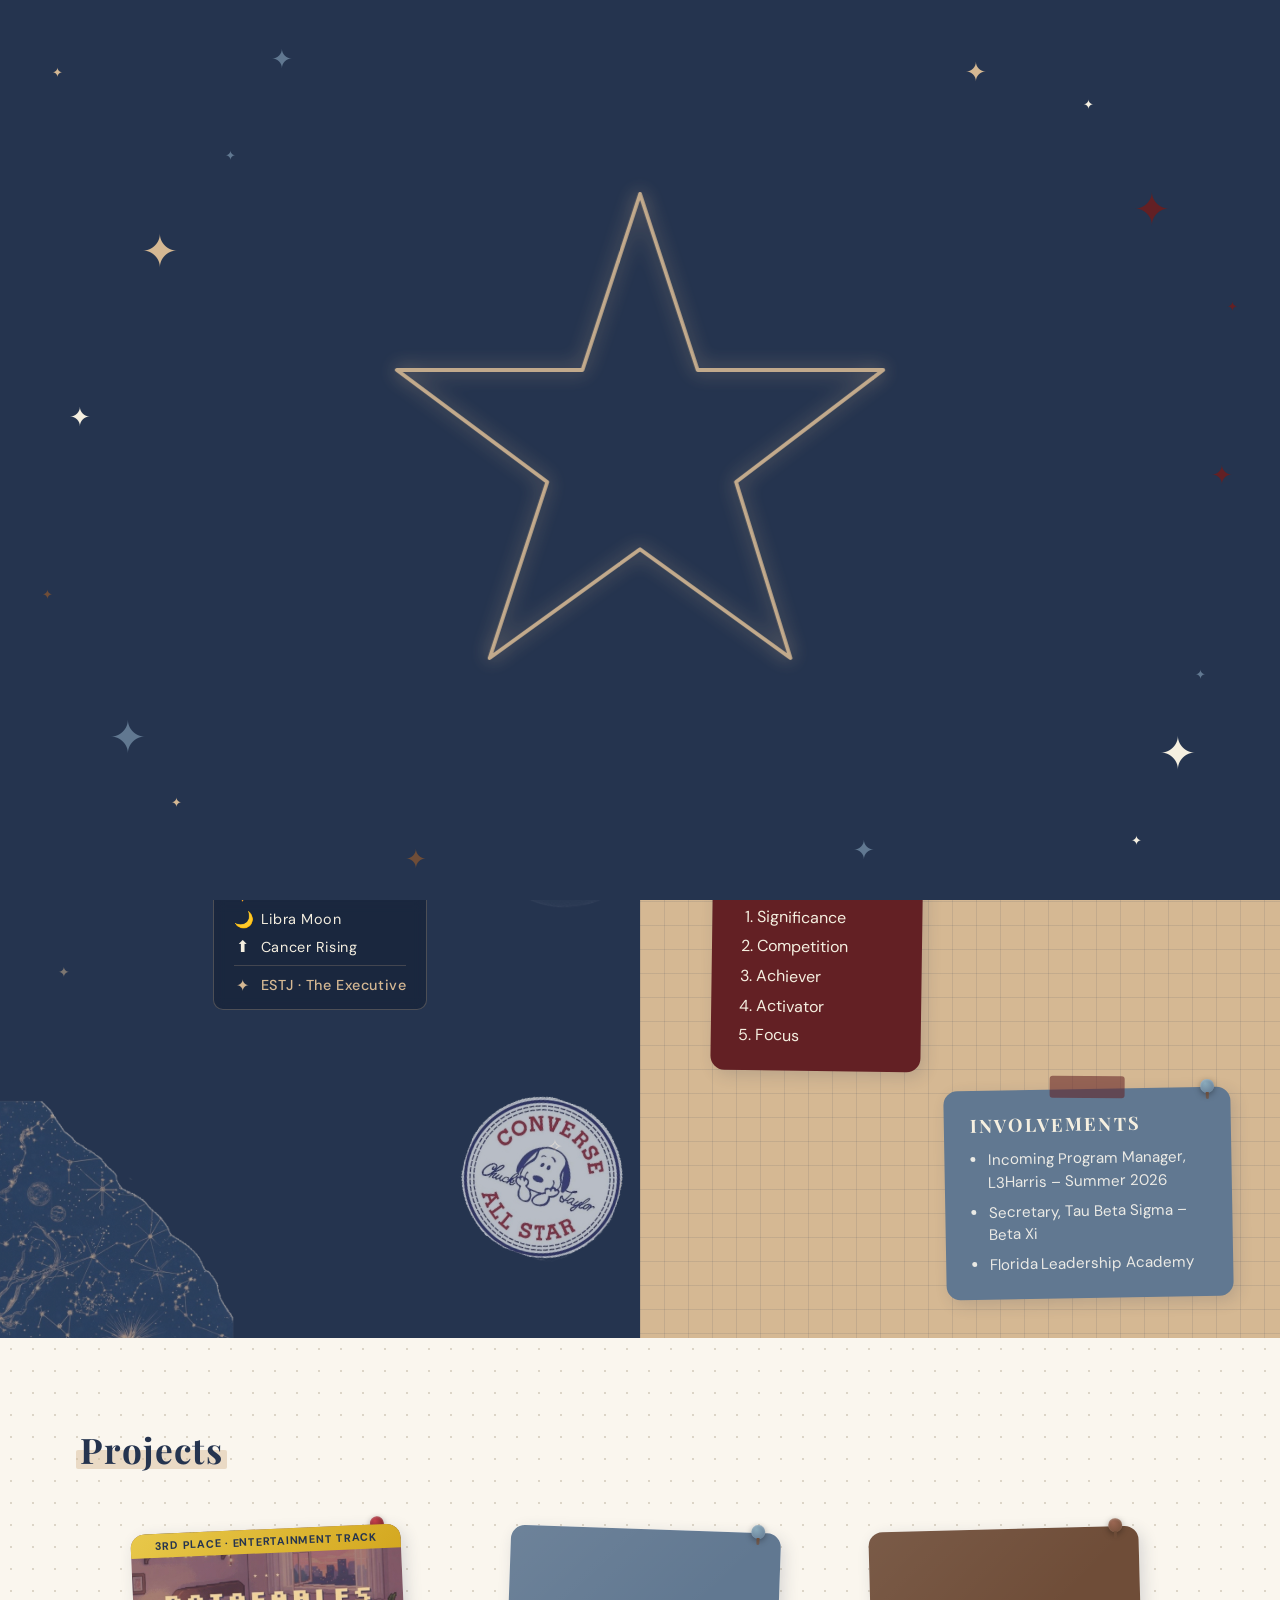
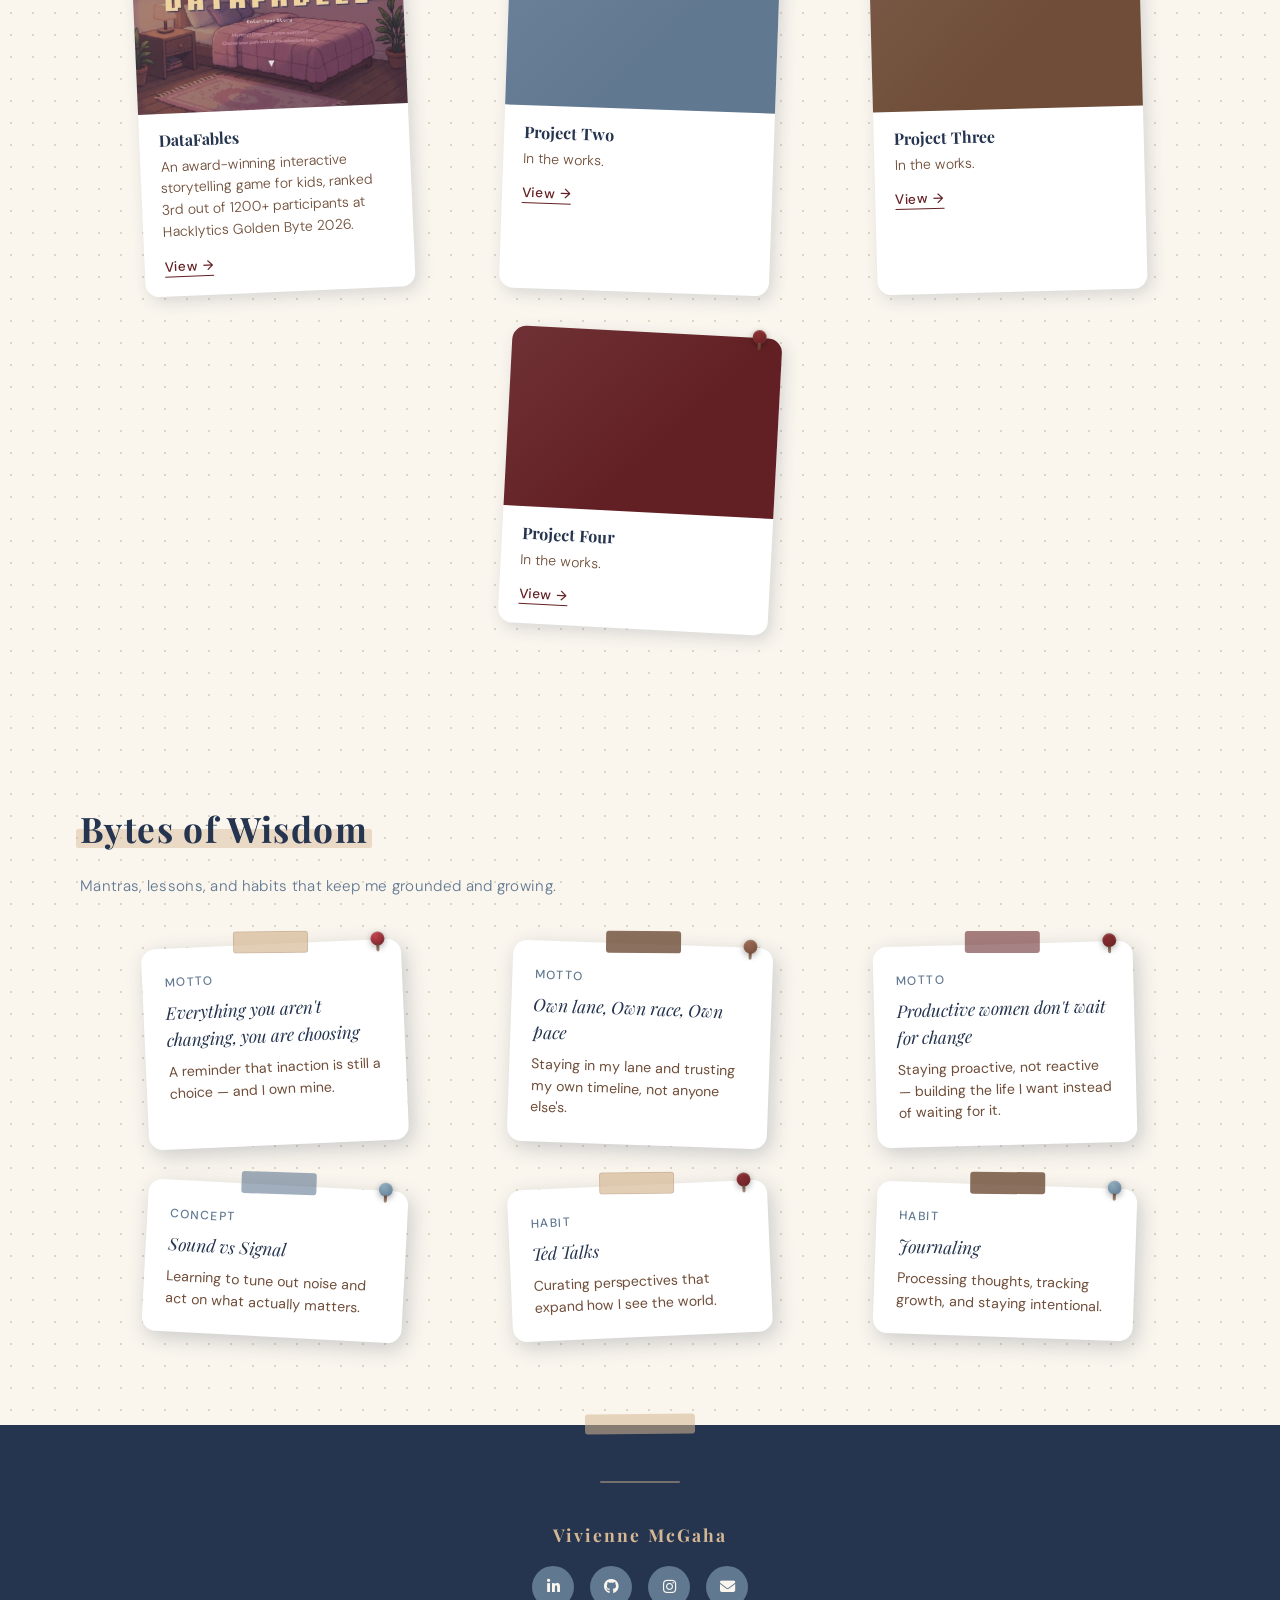
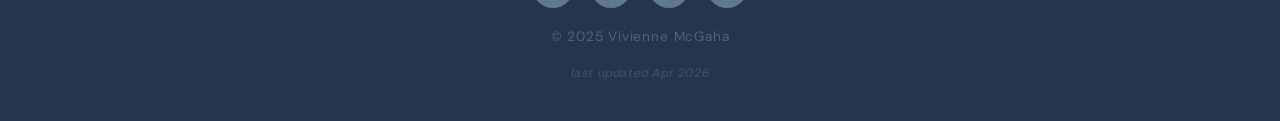
==== commit df6efe17: "Update involvements, obsessions, CV entries and dates" ====
--- a/index.html
+++ b/index.html
@@ -78,6 +78,9 @@
       <li><a href="gallery.html">Gallery</a></li>
       <li><a href="cv.html">CV</a></li>
     </ul>
+    <button class="nav-toggle" aria-label="Toggle navigation">
+      <span></span><span></span><span></span>
+    </button>
   </nav>
 
   <!-- ======= HERO ======= -->
@@ -132,9 +135,9 @@
         <div class="push-pin"></div>
         <h3 class="card-label">Current<br>Obsessions</h3>
         <ul class="obsessions-list">
-          <li><span class="obs-label">Listening:</span> Ctrl by SZA</li>
-          <li><span class="obs-label">Reading:</span> Stand Your Ground by Offstein</li>
-          <li><span class="obs-label">Learning:</span> Claude</li>
+          <li><span class="obs-label">Listening:</span> The Romantic by Bruno Mars</li>
+          <li><span class="obs-label">Reading:</span> The Let Them Theory by Mel Robbins</li>
+          <li><span class="obs-label">Learning:</span> Power BI</li>
         </ul>
       </div>
       <div class="strengths-card card caput-card">
@@ -152,11 +155,11 @@
       <div class="events-card card slate-card">
         <div class="washi-tape washi-caput"></div>
         <div class="push-pin pin-small pin-slate"></div>
-        <h3 class="card-label">Current News</h3>
+        <h3 class="card-label">Involvements</h3>
         <ul class="events-list">
           <li>Incoming Program Manager, L3Harris – Summer 2026</li>
-          <li>Research Assistant, Warrington College of Business</li>
-          <li>Preparing DSI Symposium – March 28th</li>
+          <li>Secretary, Tau Beta Sigma – Beta Xi</li>
+          <li>Florida Leadership Academy</li>
         </ul>
       </div>
     </div>
@@ -320,7 +323,7 @@
         </a>
       </div>
       <p class="footer-copy">© 2025 Vivienne McGaha</p>
-      <p class="footer-updated">last updated Feb 2026</p>
+      <p class="footer-updated">last updated Apr 2026</p>
     </div>
   </footer>
 
--- a/styles.css
+++ b/styles.css
@@ -82,6 +82,27 @@
 .nav-links a:hover {
   color: var(--tan);
 }
+
+.nav-toggle {
+  display: none;
+  flex-direction: column;
+  gap: 5px;
+  background: none;
+  border: none;
+  cursor: pointer;
+  padding: 4px;
+}
+.nav-toggle span {
+  display: block;
+  width: 22px;
+  height: 2px;
+  background: var(--cream);
+  border-radius: 2px;
+  transition: transform 0.25s, opacity 0.25s;
+}
+.nav-toggle--open span:nth-child(1) { transform: translateY(7px) rotate(45deg); }
+.nav-toggle--open span:nth-child(2) { opacity: 0; }
+.nav-toggle--open span:nth-child(3) { transform: translateY(-7px) rotate(-45deg); }
 
 /* ============================================================
    HERO SECTION
@@ -1535,13 +1556,75 @@
 }
 
 @media (max-width: 600px) {
-  .nav-links { display: none; }
+  /* Nav */
+  .navbar { padding: 1rem 1.25rem; position: relative; }
+  .nav-toggle { display: flex; }
+  .nav-links {
+    display: none;
+    flex-direction: column;
+    gap: 0;
+    position: absolute;
+    top: 100%; left: 0; right: 0;
+    background: var(--space-cadet);
+    border-bottom: 2px solid var(--tan);
+    padding: 0.5rem 0;
+    z-index: 999;
+  }
+  .nav-links.nav-open { display: flex; }
+  .nav-links li { padding: 0; }
+  .nav-links li a { display: block; padding: 0.7rem 1.5rem; font-size: 0.9rem; }
+
+  /* Hero */
   .profile-photo-wrapper { width: 180px; height: 180px; }
-
-  .projects-grid { gap: 2rem; }
-  .project-card  { width: calc(50% - 1rem); }
-}
-
-@media (max-width: 420px) {
+  .profile-outline { width: 200px; }
+  .hero-left { padding: 2rem 1.25rem 1rem; }
+  .hero-right { padding: 1rem 1.25rem 2rem; }
+  .about-card, .events-card, .strengths-card, .obsessions-card { width: 100% !important; }
+
+  /* Project cards */
+  .projects-grid { gap: 1.25rem; }
   .project-card { width: 100%; }
-}
+
+  /* Wisdom cards */
+  .wisdom-grid { gap: 1rem; }
+  .wisdom-card { width: 100%; }
+
+  /* Gallery */
+  .gallery-item { width: 100%; }
+  .gallery-img { height: 240px; }
+
+  /* Research */
+  .research-layout { flex-direction: column; gap: 2rem; }
+  .research-card { width: 100%; max-width: 100%; }
+  .research-postcard { width: 100%; max-width: 100%; }
+  .research-photo { width: 100%; max-width: 100%; height: auto; }
+
+  /* Academics */
+  .academics-layout { flex-direction: column; gap: 2rem; }
+  .academics-top-row { flex-direction: column; gap: 2rem; }
+  .academics-card { width: 100%; }
+  .academics-photos-col { width: 100%; }
+  .polaroid-cluster { width: 100%; height: auto; position: static; }
+  .polaroid-cluster .polaroid:first-child,
+  .polaroid-cluster .polaroid:last-child { position: static; transform: none; }
+  .polaroid { width: 100%; max-width: 100%; }
+  .postcard { width: 100%; }
+
+  /* CV */
+  .cv-entry-row { display: flex; flex-direction: column; gap: 0.2rem; }
+  .cv-entry-date { width: auto; min-width: unset; }
+
+  /* General */
+  .page-main { padding: 2rem 1.25rem; }
+  .section-title { font-size: 1.5rem; }
+
+  /* Scale down hero stickers so they don't crowd the profile/name */
+  .sticker-tl { width: 90px; }
+  .sticker-tr { width: 130px; top: -8px; right: -8px; }
+  .sticker-gw { width: 95px; }
+  .sticker-tc { width: 100px; }
+  .sticker-ml { width: 90px; }
+  .sticker-mr { width: 105px; right: -8px; }
+  .sticker-bl { width: 130px; bottom: -8px; left: -8px; }
+  .sticker-sn { width: 95px; }
+}
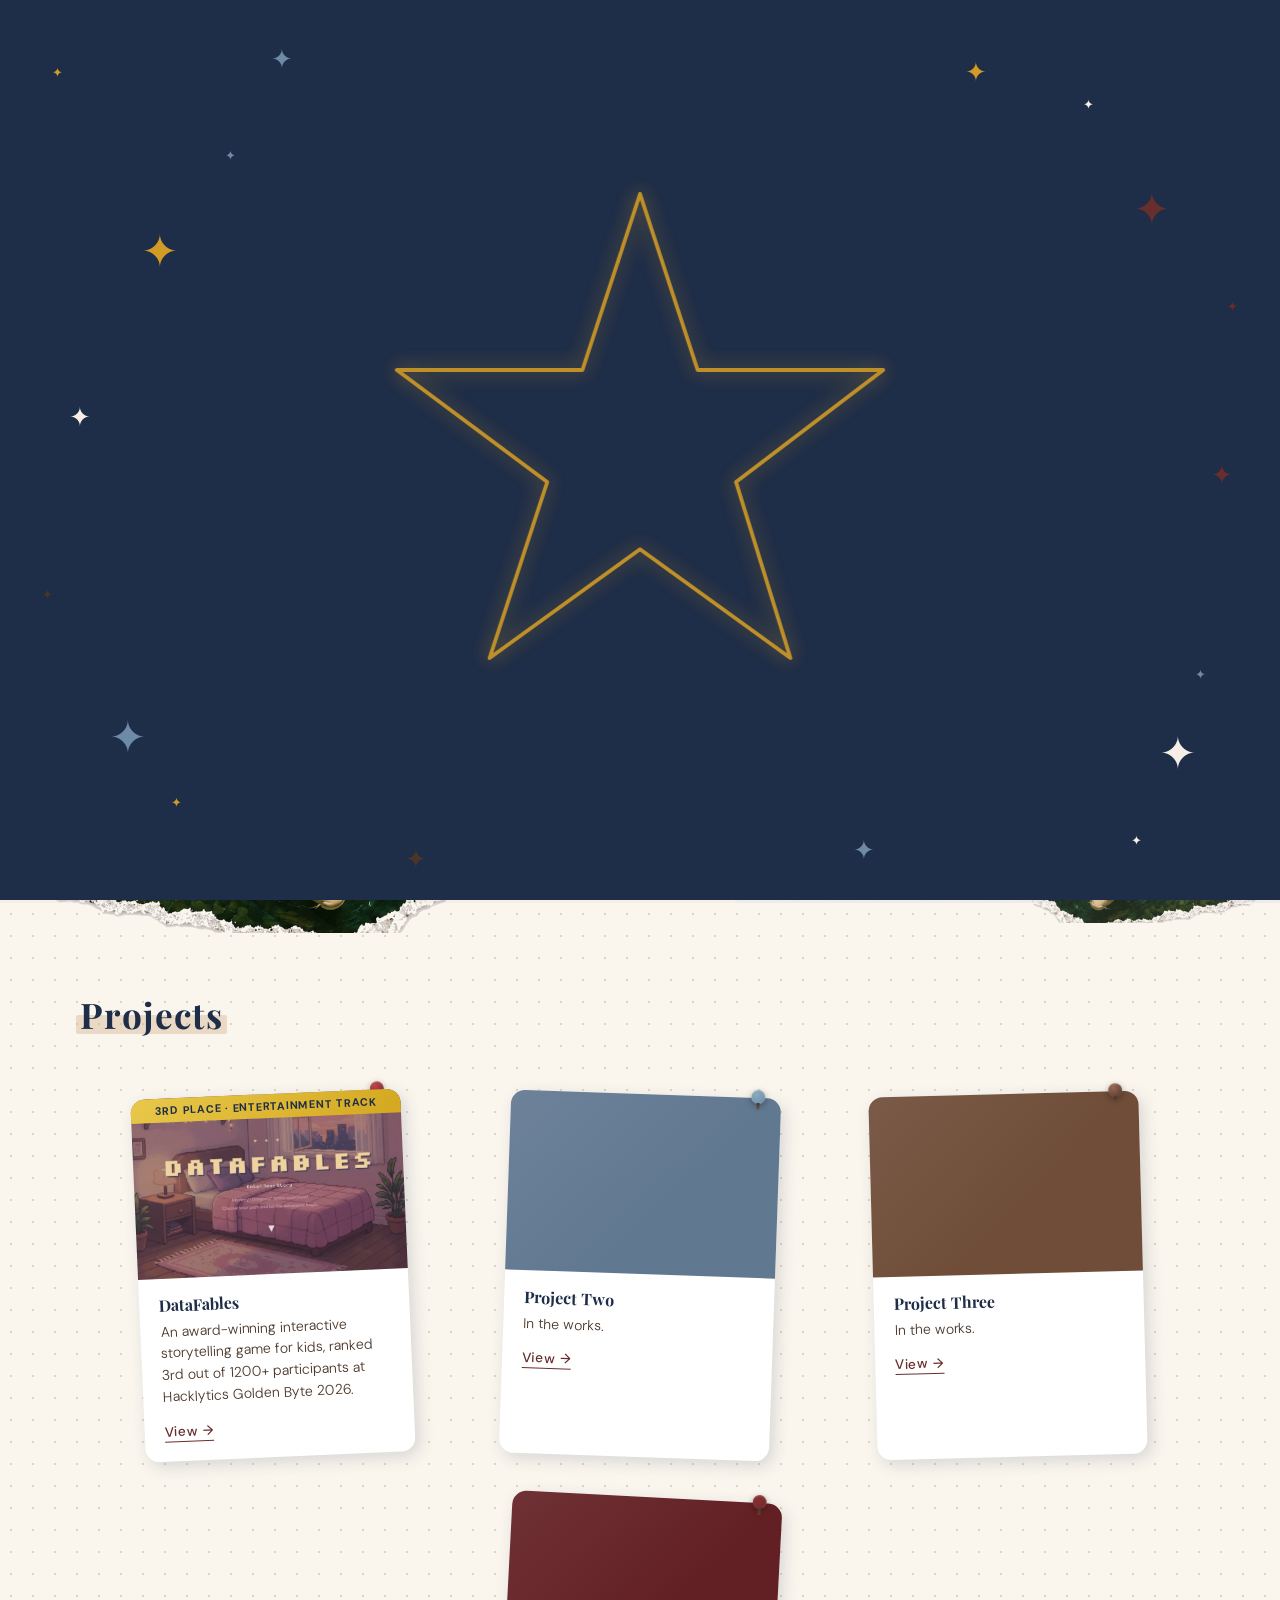
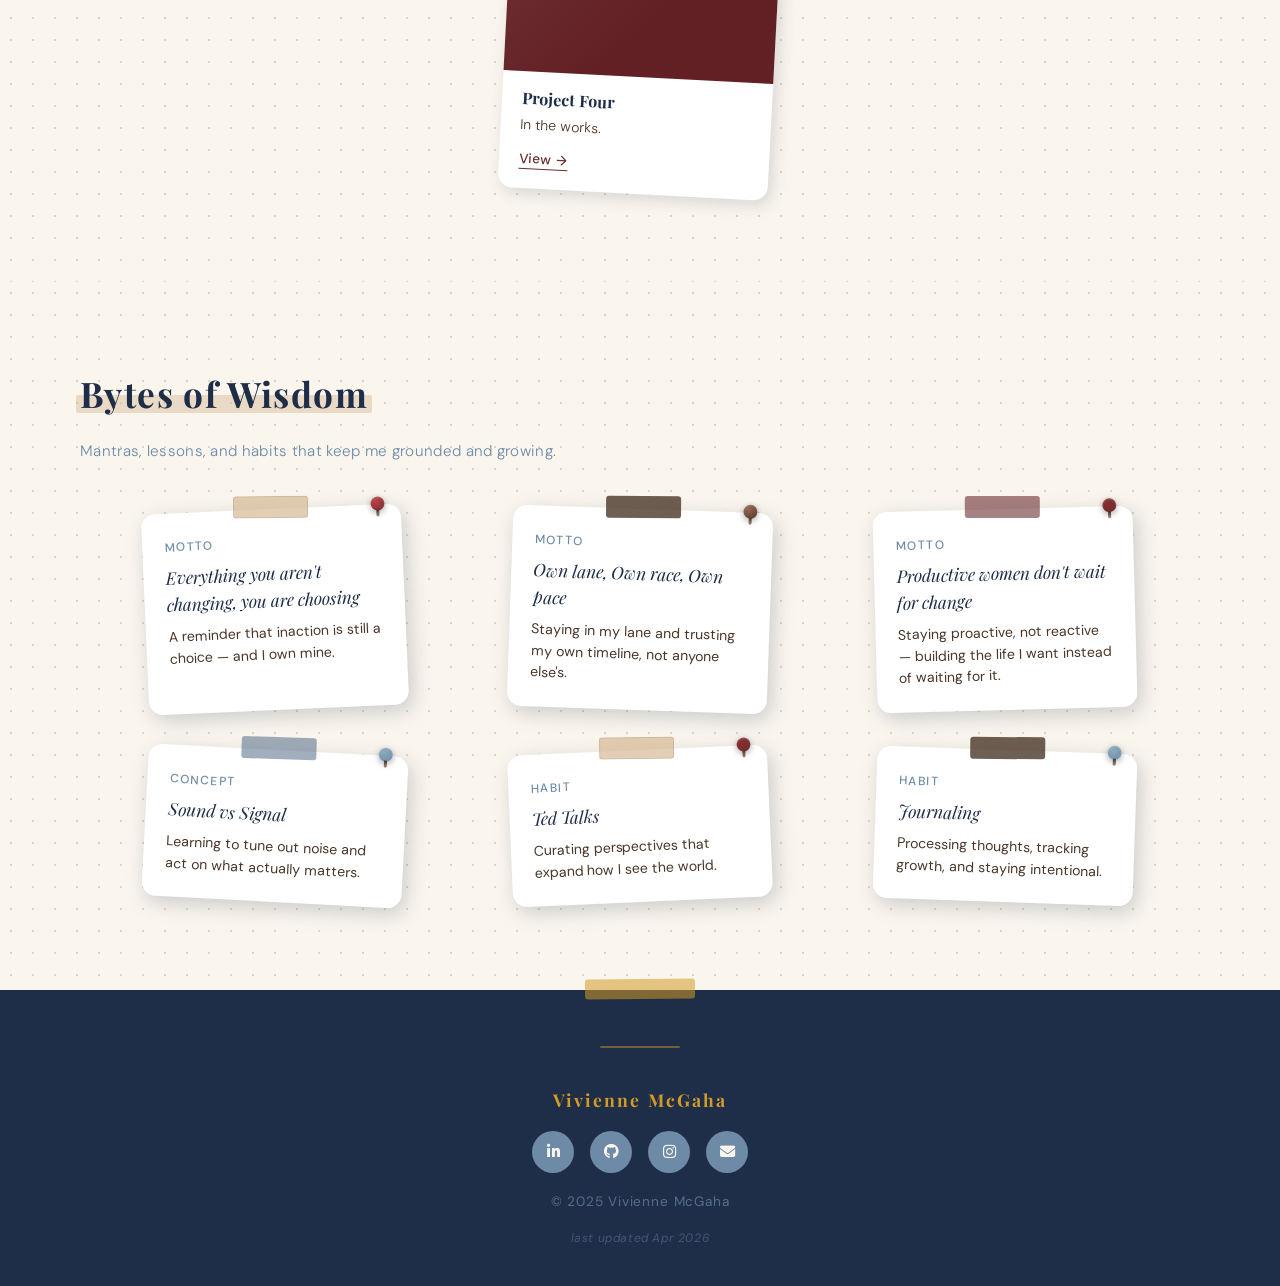
==== commit 780c10b9: "Redesign hero section to match inspo: dark right panel, botanical koi decorations, polaroid portrait" ====
--- a/index.html
+++ b/index.html
@@ -13,40 +13,35 @@
 </head>
 <body>
 
-  <!-- ======= LOADER =======
-       OPTION 1 (dark/navy): background #25344F, star stroke #D5B893, stars use gold/cream/slate/caput/coffee
-       OPTION 2 (light/cream): background #FAF6EE, star stroke #25344F, stars use navy/slate/caput/coffee (no gold/cream)
-       To switch: toggle the CSS #loader background + .ldr-star stroke + fill colors below
-  -->
-  <!-- ACTIVE: Option 1 (dark) -->
+  <!-- ======= LOADER ======= -->
   <div id="loader">
     <svg class="ldr-svg" viewBox="0 0 400 280" xmlns="http://www.w3.org/2000/svg">
       <!-- Background scattered ✦ stars — varied sizes & colors, outside the central star region -->
       <!-- Small ✦ -->
-      <text class="ldr-bg ldr-b1"  x="18"  y="22"  font-size="4"  text-anchor="middle" dominant-baseline="central" fill="#D5B893">✦</text>
-      <text class="ldr-bg ldr-b2"  x="72"  y="48"  font-size="4"  text-anchor="middle" dominant-baseline="central" fill="#617891">✦</text>
-      <text class="ldr-bg ldr-b3"  x="340" y="32"  font-size="4"  text-anchor="middle" dominant-baseline="central" fill="#F5EFE0">✦</text>
-      <text class="ldr-bg ldr-b4"  x="385" y="95"  font-size="4"  text-anchor="middle" dominant-baseline="central" fill="#632024">✦</text>
-      <text class="ldr-bg ldr-b5"  x="15"  y="185" font-size="4"  text-anchor="middle" dominant-baseline="central" fill="#6F4D38">✦</text>
-      <text class="ldr-bg ldr-b6"  x="55"  y="250" font-size="4"  text-anchor="middle" dominant-baseline="central" fill="#D5B893">✦</text>
-      <text class="ldr-bg ldr-b7"  x="375" y="210" font-size="4"  text-anchor="middle" dominant-baseline="central" fill="#617891">✦</text>
-      <text class="ldr-bg ldr-b8"  x="355" y="262" font-size="4"  text-anchor="middle" dominant-baseline="central" fill="#F5EFE0">✦</text>
+      <text class="ldr-bg ldr-b1"  x="18"  y="22"  font-size="4"  text-anchor="middle" dominant-baseline="central" fill="#D29B27">✦</text>
+      <text class="ldr-bg ldr-b2"  x="72"  y="48"  font-size="4"  text-anchor="middle" dominant-baseline="central" fill="#6D8BA7">✦</text>
+      <text class="ldr-bg ldr-b3"  x="340" y="32"  font-size="4"  text-anchor="middle" dominant-baseline="central" fill="#F5EFE6">✦</text>
+      <text class="ldr-bg ldr-b4"  x="385" y="95"  font-size="4"  text-anchor="middle" dominant-baseline="central" fill="#682D2D">✦</text>
+      <text class="ldr-bg ldr-b5"  x="15"  y="185" font-size="4"  text-anchor="middle" dominant-baseline="central" fill="#4A3628">✦</text>
+      <text class="ldr-bg ldr-b6"  x="55"  y="250" font-size="4"  text-anchor="middle" dominant-baseline="central" fill="#D29B27">✦</text>
+      <text class="ldr-bg ldr-b7"  x="375" y="210" font-size="4"  text-anchor="middle" dominant-baseline="central" fill="#6D8BA7">✦</text>
+      <text class="ldr-bg ldr-b8"  x="355" y="262" font-size="4"  text-anchor="middle" dominant-baseline="central" fill="#F5EFE6">✦</text>
       <!-- Medium ✦ -->
-      <text class="ldr-bg ldr-b9"  x="88"  y="18"  font-size="8"  text-anchor="middle" dominant-baseline="central" fill="#617891">✦</text>
-      <text class="ldr-bg ldr-b10" x="305" y="22"  font-size="8"  text-anchor="middle" dominant-baseline="central" fill="#D5B893">✦</text>
-      <text class="ldr-bg ldr-b11" x="25"  y="130" font-size="8"  text-anchor="middle" dominant-baseline="central" fill="#F5EFE0">✦</text>
-      <text class="ldr-bg ldr-b12" x="382" y="148" font-size="8"  text-anchor="middle" dominant-baseline="central" fill="#632024">✦</text>
-      <text class="ldr-bg ldr-b13" x="130" y="268" font-size="8"  text-anchor="middle" dominant-baseline="central" fill="#6F4D38">✦</text>
-      <text class="ldr-bg ldr-b14" x="270" y="265" font-size="8"  text-anchor="middle" dominant-baseline="central" fill="#617891">✦</text>
+      <text class="ldr-bg ldr-b9"  x="88"  y="18"  font-size="8"  text-anchor="middle" dominant-baseline="central" fill="#6D8BA7">✦</text>
+      <text class="ldr-bg ldr-b10" x="305" y="22"  font-size="8"  text-anchor="middle" dominant-baseline="central" fill="#D29B27">✦</text>
+      <text class="ldr-bg ldr-b11" x="25"  y="130" font-size="8"  text-anchor="middle" dominant-baseline="central" fill="#F5EFE6">✦</text>
+      <text class="ldr-bg ldr-b12" x="382" y="148" font-size="8"  text-anchor="middle" dominant-baseline="central" fill="#682D2D">✦</text>
+      <text class="ldr-bg ldr-b13" x="130" y="268" font-size="8"  text-anchor="middle" dominant-baseline="central" fill="#4A3628">✦</text>
+      <text class="ldr-bg ldr-b14" x="270" y="265" font-size="8"  text-anchor="middle" dominant-baseline="central" fill="#6D8BA7">✦</text>
       <!-- Big ✦ -->
-      <text class="ldr-bg ldr-b15" x="50"  y="78"  font-size="14" text-anchor="middle" dominant-baseline="central" fill="#D5B893">✦</text>
-      <text class="ldr-bg ldr-b16" x="360" y="65"  font-size="14" text-anchor="middle" dominant-baseline="central" fill="#632024">✦</text>
-      <text class="ldr-bg ldr-b17" x="40"  y="230" font-size="14" text-anchor="middle" dominant-baseline="central" fill="#617891">✦</text>
-      <text class="ldr-bg ldr-b18" x="368" y="235" font-size="14" text-anchor="middle" dominant-baseline="central" fill="#F5EFE0">✦</text>
+      <text class="ldr-bg ldr-b15" x="50"  y="78"  font-size="14" text-anchor="middle" dominant-baseline="central" fill="#D29B27">✦</text>
+      <text class="ldr-bg ldr-b16" x="360" y="65"  font-size="14" text-anchor="middle" dominant-baseline="central" fill="#682D2D">✦</text>
+      <text class="ldr-bg ldr-b17" x="40"  y="230" font-size="14" text-anchor="middle" dominant-baseline="central" fill="#6D8BA7">✦</text>
+      <text class="ldr-bg ldr-b18" x="368" y="235" font-size="14" text-anchor="middle" dominant-baseline="central" fill="#F5EFE6">✦</text>
       <!-- Star perimeter path — same shape as the favicon, drawn as a continuous stroke -->
       <path class="ldr-star"
         d="M200,60 L218,115 L276,115 L230,150 L247,205 L200,171 L153,205 L171,150 L124,115 L182,115 Z"
-        fill="none" stroke="#D5B893"/>
+        fill="none" stroke="#D29B27"/>
     </svg>
   </div>
   <script>
@@ -72,6 +67,7 @@
     <a href="#" class="nav-brand">Vivienne McGaha</a>
     <ul class="nav-links">
       <li><a href="#">Home</a></li>
+      <li><a href="about.html">About</a></li>
       <li><a href="academics.html">Academics</a></li>
       <li><a href="journal.html">Journal</a></li>
       <li><a href="research.html">Research</a></li>
@@ -86,82 +82,55 @@
   <!-- ======= HERO ======= -->
   <section class="hero" id="about">
 
-    <!-- Left panel: photo + name -->
+    <!-- Left panel: name + bio + tags -->
     <div class="hero-left">
 
-      <!-- Sticker decorations — all 8 images, no overlaps -->
-      <img src="potential stickers/ace of hearts.png"            class="sticker-deco sticker-tl" alt="">
-      <img src="potential stickers/star chart.png"               class="sticker-deco sticker-tr" alt="">
-      <img src="potential stickers/great wave.png"               class="sticker-solo sticker-gw" alt="">
-      <img src="potential stickers/quirky star.png"              class="sticker-deco sticker-tc" alt="">
-      <img src="potential stickers/gold & blue flower stamp.png" class="sticker-deco sticker-ml" alt="">
-      <img src="potential stickers/vinyl.png"                    class="sticker-deco sticker-mr" alt="">
-      <img src="potential stickers/constellations.png"           class="sticker-deco sticker-bl" alt="">
-      <img src="potential stickers/snoopy converse all star.png" class="sticker-solo sticker-sn" alt="">
-
-      <h1 class="hero-name">Vivienne<br>McGaha</h1>
-
-      <img src="images/self outline.png" alt="Vivienne McGaha" class="profile-outline">
-
-      <!-- Zodiac + MBTI -->
-      <div class="personal-tags">
-        <div class="tag-row"><span class="tag-symbol">☀️</span><span>Leo Sun</span></div>
-        <div class="tag-row"><span class="tag-symbol">🌙</span><span>Libra Moon</span></div>
-        <div class="tag-row"><span class="tag-symbol">⬆</span><span>Cancer Rising</span></div>
-        <div class="tag-divider"></div>
-        <div class="tag-row tag-mbti"><span class="tag-symbol">✦</span><span>ESTJ · The Executive</span></div>
-      </div>
-
-      <!-- Decorative stars -->
-      <span class="star star-1">✦</span>
-      <span class="star star-2">✧</span>
-      <span class="star star-3">★</span>
-      <span class="star star-4">✦</span>
-      <span class="star star-5">✧</span>
-      <span class="star star-6">·</span>
-      <span class="star star-7">✦</span>
-    </div>
-
-    <!-- Right panel: about card + obsessions card -->
+      <div class="hero-viv-badge">viv 2612</div>
+
+      <span class="hero-star hs-1">✦</span>
+      <span class="hero-star hs-2">✦</span>
+      <span class="hero-star hs-3">✦</span>
+      <span class="hero-star hs-4">✦</span>
+
+      <p class="hero-greeting">hi, i'm</p>
+      <h1 class="hero-name">vivienne<br>mcgaha ♡</h1>
+      <p class="hero-tagline">finance student &nbsp;·&nbsp; creator &nbsp;·&nbsp; lifelong learner</p>
+
+      <div class="hero-social-row">
+        <a href="https://www.linkedin.com/in/vivienne-mcgaha/" target="_blank" rel="noopener" aria-label="LinkedIn"><i class="fab fa-linkedin-in"></i></a>
+        <a href="https://github.com/viv2612" target="_blank" rel="noopener" aria-label="GitHub"><i class="fab fa-github"></i></a>
+        <a href="https://www.instagram.com/vqiaoo/" target="_blank" rel="noopener" aria-label="Instagram"><i class="fab fa-instagram"></i></a>
+        <a href="mailto:vmcgaha@ufl.edu" aria-label="Email"><i class="fas fa-envelope"></i></a>
+      </div>
+
+      <p class="hero-desc">documenting growth, ideas, projects, and the little things that shape who i'm becoming.</p>
+
+      <a href="about.html" class="hero-learn-more">learn more ↓</a>
+
+      <img src="images/redesign 1/leaves.png" class="hero-leaves-deco" alt="">
+      <img src="images/redesign 1/flowers.png" class="hero-flowers-deco" alt="">
+      <img src="images/redesign 1/koi fish torn corner.png" class="hero-koi-deco" alt="">
+    </div>
+
+    <!-- Right panel: portrait + stickies + koi -->
     <div class="hero-right">
-      <div class="about-card card" id="about-card">
-        <div class="washi-tape washi-navy"></div>
-        <h3 class="card-label">About Me</h3>
-        <p class="card-text">Hii! My name is Vivienne, and I am a first-year student at the University of Florida studying Finance with minors in Economics and Professional Sales! I am currently interested in pursuing management roles or attending graduate school after graduation, in hopes of becoming a professor. Being able to contribute back to society and feel that impact is super important to me. I am always happy to meet new people, so don't be afraid to reach out! #GoGators🐊♡</p>
-      </div>
-
-      <div class="obsessions-card card dark-card" id="obsessions">
-        <div class="washi-tape washi-coffee"></div>
-        <div class="push-pin"></div>
-        <h3 class="card-label">Current<br>Obsessions</h3>
-        <ul class="obsessions-list">
-          <li><span class="obs-label">Listening:</span> The Romantic by Bruno Mars</li>
-          <li><span class="obs-label">Reading:</span> The Let Them Theory by Mel Robbins</li>
-          <li><span class="obs-label">Learning:</span> Power BI</li>
-        </ul>
-      </div>
-      <div class="strengths-card card caput-card">
-        <div class="washi-tape washi-slate"></div>
-        <div class="push-pin pin-small pin-caput"></div>
-        <h3 class="card-label">Clifton Strengths</h3>
-        <ol class="strengths-list">
-          <li>Significance</li>
-          <li>Competition</li>
-          <li>Achiever</li>
-          <li>Activator</li>
-          <li>Focus</li>
-        </ol>
-      </div>
-      <div class="events-card card slate-card">
-        <div class="washi-tape washi-caput"></div>
-        <div class="push-pin pin-small pin-slate"></div>
-        <h3 class="card-label">Involvements</h3>
-        <ul class="events-list">
-          <li>Incoming Program Manager, L3Harris – Summer 2026</li>
-          <li>Secretary, Tau Beta Sigma – Beta Xi</li>
-          <li>Florida Leadership Academy</li>
-        </ul>
-      </div>
+
+      <!-- Portrait -->
+      <div class="hero-portrait-wrap">
+        <img src="images/redesign 1/pixel art me with border.png" class="hero-portrait" alt="Vivienne McGaha">
+        <p class="hero-corner-text">a little corner of the internet ✦</p>
+        <p class="hero-day-text">one day at a time ♡</p>
+      </div>
+
+      <!-- Sticky notes -->
+      <div class="hero-stickies">
+        <div class="hero-sticky">studying @ UF ✦</div>
+        <div class="hero-sticky">building cool projects</div>
+        <div class="hero-sticky">taking photos @</div>
+        <div class="hero-sticky">webmaster!</div>
+      </div>
+
+      <img src="images/redesign 1/koi fish torn corner.png" class="hero-koi-right" alt="">
     </div>
 
   </section>
--- a/styles.css
+++ b/styles.css
@@ -5,14 +5,20 @@
 
 /* --- CSS Variables ----------------------------------------- */
 :root {
-  --space-cadet:  #25344F;
-  --slate-gray:   #617891;
-  --tan:          #D5B893;
-  --coffee:       #6F4D38;
-  --caput:        #632024;
-  --cream:        #F5EFE0;
+  --space-cadet:  #1E2D48;
+  --slate-gray:   #6D8BA7;
+  --tan:          #D29B27;
+  --coffee:       #4A3628;
+  --caput:        #682D2D;
+  --cream:        #F5EFE6;
   --off-white:    #FAF6EE;
   --white:        #FFFFFF;
+  --olive:        #4F5A3A;
+  --sage:         #A9B18A;
+  --kraft:        #D2B48C;
+  --blush:        #E78781;
+  --beige:        #E7D9C3;
+  --charcoal:     #1A1A1A;
 }
 
 /* --- Reset & Base ------------------------------------------ */
@@ -45,12 +51,12 @@
   position: sticky;
   top: 0;
   z-index: 100;
-  background-color: var(--space-cadet);
+  background-color: var(--olive);
   display: flex;
   align-items: center;
   justify-content: space-between;
   padding: 1.1rem 3.5rem;
-  box-shadow: 0 2px 14px rgba(37, 52, 79, 0.35);
+  box-shadow: 0 2px 14px rgba(79, 90, 58, 0.35);
 }
 
 .nav-brand {
@@ -109,169 +115,237 @@
    ============================================================ */
 .hero {
   display: grid;
-  grid-template-columns: 1fr 1fr;
+  grid-template-columns: 1.35fr 1fr;
   min-height: calc(100vh - 58px);
+  position: relative;
+  overflow: visible;
 }
 
 /* --- Left Panel -------------------------------------------- */
 .hero-left {
-  background-color: var(--space-cadet);
+  background-color: var(--cream);
+  position: relative;
+  display: flex;
+  flex-direction: column;
+  align-items: flex-start;
+  justify-content: flex-start;
+  padding: 4.5rem 3.5rem 2rem 3.5rem;
+  gap: 0.85rem;
+  overflow: visible;
+}
+
+.hero-greeting {
+  font-family: 'DM Sans', sans-serif;
+  font-size: 1.1rem;
+  color: var(--olive);
+  font-style: italic;
+  margin-bottom: -0.6rem;
+}
+
+.hero-name {
+  font-family: 'Playfair Display', serif;
+  font-size: clamp(3.8rem, 6.5vw, 5.5rem);
+  font-weight: 900;
+  color: var(--charcoal);
+  text-align: left;
+  line-height: 1.05;
+  letter-spacing: 0.02em;
+}
+
+.hero-tagline {
+  font-size: 0.8rem;
+  color: var(--olive);
+  letter-spacing: 0.13em;
+  text-transform: uppercase;
+  font-weight: 500;
+}
+
+.hero-desc {
+  font-size: 0.95rem;
+  color: var(--charcoal);
+  line-height: 1.75;
+  max-width: 420px;
+  opacity: 0.85;
+}
+
+.hero-viv-badge {
+  position: absolute;
+  top: 1.4rem;
+  left: 1.4rem;
+  font-size: 0.65rem;
+  color: var(--olive);
+  border: 1.5px solid var(--olive);
+  padding: 0.22rem 0.6rem;
+  border-radius: 20px;
+  letter-spacing: 0.14em;
+  font-weight: 500;
+}
+
+.hero-star {
+  position: absolute;
+  color: var(--tan);
+  pointer-events: none;
+  font-size: 0.9rem;
+  opacity: 0.55;
+}
+.hs-1 { top: 12%; right: 8%; font-size: 1.1rem; }
+.hs-2 { top: 38%; right: 4%; font-size: 0.7rem; opacity: 0.4; }
+.hs-3 { top: 60%; right: 10%; }
+.hs-4 { top: 25%; left: 35%; font-size: 0.6rem; opacity: 0.35; }
+
+.hero-social-row {
+  display: flex;
+  gap: 1rem;
+  margin-top: -0.2rem;
+}
+.hero-social-row a {
+  color: var(--olive);
+  font-size: 1rem;
+  transition: color 0.2s;
+}
+.hero-social-row a:hover { color: var(--tan); }
+
+.hero-chip-row {
+  display: flex;
+  flex-wrap: wrap;
+  gap: 0.4rem;
+}
+.hero-chip {
+  background: rgba(79, 90, 58, 0.12);
+  border: 1px solid rgba(79, 90, 58, 0.3);
+  border-radius: 20px;
+  padding: 0.18rem 0.7rem;
+  font-size: 0.75rem;
+  color: var(--olive);
+  letter-spacing: 0.07em;
+}
+
+.hero-learn-more {
+  display: inline-block;
+  background: var(--olive);
+  color: var(--cream);
+  font-size: 0.8rem;
+  padding: 0.38rem 1rem;
+  border-radius: 20px;
+  letter-spacing: 0.07em;
+  transition: background 0.2s;
+}
+.hero-learn-more:hover { background: var(--coffee); }
+
+.hero-koi-deco {
+  position: absolute;
+  bottom: -30px;
+  left: -50px;
+  width: 540px;
+  opacity: 0.96;
+  pointer-events: none;
+  z-index: 2;
+}
+
+.hero-flowers-deco {
+  position: absolute;
+  bottom: 140px;
+  left: 380px;
+  width: 120px;
+  opacity: 0.88;
+  pointer-events: none;
+  z-index: 3;
+}
+
+.hero-leaves-deco {
+  position: absolute;
+  bottom: -30px;
+  left: 250px;
+  width: 340px;
+  opacity: 0.82;
+  pointer-events: none;
+  z-index: 1;
+}
+
+.hero-koi-right {
+  position: absolute;
+  bottom: -20px;
+  right: -30px;
+  width: 300px;
+  opacity: 0.88;
+  pointer-events: none;
+  z-index: 3;
+  transform: scaleX(-1);
+}
+
+.hero-stickies {
+  flex: 0 0 auto;
+  display: flex;
+  flex-direction: column;
+  gap: 0.55rem;
+  padding-top: 3rem;
+  align-self: flex-start;
+  z-index: 5;
+}
+.hero-sticky {
+  background: #f0ebe0;
+  border-radius: 2px;
+  padding: 0.48rem 0.85rem;
+  font-size: 0.68rem;
+  font-style: italic;
+  color: #3a2e1e;
+  box-shadow: 2px 3px 9px rgba(0, 0, 0, 0.35);
+  white-space: nowrap;
+}
+.hero-sticky::before {
+  content: '';
+  display: block;
+  height: 5px;
+  background: rgba(0, 0, 0, 0.06);
+  margin: -0.48rem -0.85rem 0.4rem;
+  border-radius: 2px 2px 0 0;
+}
+
+/* --- Portrait wrap (hero-right top) ----------------------- */
+.hero-portrait-wrap {
+  flex: 1;
+  min-width: 0;
   position: relative;
   display: flex;
   flex-direction: column;
   align-items: center;
-  justify-content: center;
-  padding: 4rem 3rem 4rem;
-  gap: 2rem;
-  overflow: hidden;
-}
-
-.hero-name {
+  gap: 0.6rem;
+  transform: rotate(-1.5deg);
+  padding-top: 1.2rem;
+}
+
+.hero-portrait {
+  width: 100%;
+  max-width: 290px;
+  display: block;
+  filter: drop-shadow(4px 8px 20px rgba(0, 0, 0, 0.45));
+}
+
+.hero-corner-text {
   font-family: 'Playfair Display', serif;
-  font-size: clamp(2.4rem, 4.5vw, 3.75rem);
-  font-weight: 900;
-  color: var(--off-white);
+  font-size: 0.82rem;
+  color: var(--cream);
   text-align: center;
-  line-height: 1.1;
-  letter-spacing: 0.02em;
-}
-
-.profile-outline {
-  width: 260px;
-  object-fit: contain;
-  flex-shrink: 0;
-  position: relative;
-  z-index: 3;
-}
-
-/* --- Sticker Decorations ----------------------------------- */
-
-/* Sticker sheets: screen blend so dark backgrounds fade, gold/stars glow */
-.sticker-deco {
-  position: absolute;
-  pointer-events: none;
-  user-select: none;
-  mix-blend-mode: screen;
-  z-index: 2;
-}
-
-/* Individual stickers (stamp, badge): real visible stickers, no blend */
-.sticker-solo {
-  position: absolute;
-  pointer-events: none;
-  user-select: none;
-  z-index: 2;
-}
-
-/*
-  Layout — 8 zones, no overlaps:
-  ┌──────────────┬──────────────┐
-  │  ace(tl)     │ horoscope(tr)│  row 1
-  ├──────────────┼──────────────┤
-  │  great wave  │              │  row 2
-  │  (gw)        │  quirky(tc)  │
-  ├──────────────┼──────────────┤
-  │  gold&blue   │  vinyl(mr)   │  row 3
-  │  (ml)        │              │
-  ├──────────────┼──────────────┤
-  │constellation │  snoopy(sn)  │  row 4
-  │  (bl) cut off│              │
-  └──────────────┴──────────────┘
-*/
-
-/* ace of hearts — top-left */
-.sticker-tl {
-  width: 155px;
-  opacity: 0.38;
-  top: 14px;
-  left: 14px;
-  transform: rotate(-9deg);
-}
-
-/* star chart — top-right, no tilt, outer edges (top+right) bleed off panel */
-.sticker-tr {
-  width: 255px;
-  opacity: 0.55;
-  top: -18px;
-  right: -18px;
-  transform: none;
-}
-
-/* great wave stamp — upper-left below ace */
-.sticker-gw {
-  width: 160px;
-  opacity: 0.62;
-  top: 32%;
-  left: 16px;
-  transform: rotate(-11deg);
-}
-
-/* quirky star — mid-right */
-.sticker-tc {
-  width: 175px;
-  opacity: 0.44;
-  top: 33%;
-  right: 14px;
-  transform: rotate(-8deg);
-}
-
-/* gold & blue flower stamp — lower-left */
-.sticker-ml {
-  width: 155px;
-  opacity: 0.40;
-  top: 54%;
-  left: 14px;
-  transform: rotate(10deg);
-}
-
-/* vinyl — lower-right, partially off right edge */
-.sticker-mr {
-  width: 185px;
-  opacity: 0.32;
-  top: 52%;
-  right: -20px;
-  transform: rotate(-7deg);
-}
-
-/* constellations — bottom-left, no tilt, outer edges (bottom+left) bleed off panel */
-.sticker-bl {
-  width: 255px;
-  opacity: 0.60;
-  bottom: -18px;
-  left: -18px;
-  transform: none;
-}
-
-/* Snoopy badge — bottom-right, fully visible */
-.sticker-sn {
-  width: 165px;
-  opacity: 0.68;
-  bottom: 6%;
-  right: 14px;
-  transform: rotate(11deg);
-}
-
-/* Ensure content stays above sticker layer */
-.hero-name,
-.personal-tags {
-  position: relative;
-  z-index: 3;
-}
-
-/* Stars sit between background and stickers (not on top of images) */
-.star { z-index: 1; }
+  font-style: italic;
+  opacity: 0.9;
+}
+
+.hero-day-text {
+  font-size: 0.75rem;
+  color: var(--cream);
+  text-align: center;
+  opacity: 0.65;
+}
 
 /* --- Zodiac + MBTI Tags ------------------------------------ */
 .personal-tags {
-  background: rgba(20, 33, 55, 0.65);
-  border: 1px solid rgba(213, 184, 147, 0.28);
+  background: rgba(79, 90, 58, 0.1);
+  border: 1px solid rgba(79, 90, 58, 0.3);
   border-radius: 10px;
   padding: 0.8rem 1.2rem;
   display: flex;
   flex-direction: column;
   gap: 0.38rem;
-  backdrop-filter: blur(6px);
-  -webkit-backdrop-filter: blur(6px);
 }
 
 .tag-row {
@@ -279,7 +353,7 @@
   align-items: center;
   gap: 0.5rem;
   font-size: 0.9rem;
-  color: var(--cream);
+  color: var(--charcoal);
   letter-spacing: 0.04em;
 }
 
@@ -292,47 +366,39 @@
 
 .tag-divider {
   height: 1px;
-  background: rgba(213, 184, 147, 0.22);
+  background: rgba(79, 90, 58, 0.25);
   margin: 0.15rem 0;
 }
 
 .tag-mbti {
-  color: var(--tan);
-  font-weight: 500;
-}
-
-/* Decorative stars on left panel */
-.star {
-  position: absolute;
-  color: var(--tan);
-  pointer-events: none;
-  user-select: none;
-  font-style: normal;
-}
-
-.star-1 { top: 12%;  left: 12%;  font-size: 1.4rem; opacity: 0.6; }
-.star-2 { top: 18%;  right: 14%; font-size: 0.7rem; opacity: 0.45; }
-.star-3 { top: 38%;  right: 8%;  font-size: 0.95rem; opacity: 0.55; }
-.star-4 { bottom: 28%; left: 9%; font-size: 0.85rem; opacity: 0.5; }
-.star-5 { bottom: 14%; right: 12%; font-size: 1.2rem; opacity: 0.6; }
-.star-6 { top: 60%;  left: 18%;  font-size: 2.2rem; opacity: 0.2; }
-.star-7 { top: 6%;   right: 30%; font-size: 0.6rem; opacity: 0.4; }
+  color: var(--olive);
+  font-weight: 600;
+}
 
 /* --- Right Panel ------------------------------------------- */
 .hero-right {
-  background-color: var(--tan);
-  background-image:
-    linear-gradient(rgba(37, 52, 79, 0.1) 1px, transparent 1px),
-    linear-gradient(90deg, rgba(37, 52, 79, 0.1) 1px, transparent 1px);
-  background-size: 24px 24px;
+  background-color: #141e2b;
   position: relative;
   display: flex;
-  flex-direction: column;
+  flex-direction: row;
   align-items: flex-start;
   justify-content: center;
-  padding: 2.5rem 2.5rem 2.5rem 3rem;
-  gap: 1.2rem;
-  overflow: hidden;
+  padding: 2.5rem 0.8rem 2.5rem 1.5rem;
+  gap: 0.6rem;
+  overflow: visible;
+}
+
+.hero-right::after {
+  content: '';
+  position: absolute;
+  bottom: 0;
+  left: 0;
+  width: 100%;
+  height: 90px;
+  background: url('images/redesign 1/torn paper.png') center top / 100% 100% no-repeat;
+  transform: scaleY(-1);
+  pointer-events: none;
+  z-index: 0;
 }
 
 /* Dot/grid decoration in top-right corner */
@@ -342,9 +408,9 @@
   right: 2rem;
   width: 140px;
   height: 110px;
-  background-image: radial-gradient(circle, rgba(37, 52, 79, 0.35) 1.5px, transparent 1.5px);
+  background-image: radial-gradient(circle, rgba(79, 90, 58, 0.3) 1.5px, transparent 1.5px);
   background-size: 14px 14px;
-  border: 1.5px solid rgba(37, 52, 79, 0.2);
+  border: 1.5px solid rgba(79, 90, 58, 0.18);
   border-radius: 4px;
 }
 
@@ -354,9 +420,7 @@
 #loader {
   position: fixed;
   inset: 0;
-  /* Option 1 (dark):  background: #25344F; */
-  /* Option 2 (light): background: #FAF6EE; */
-  background: #25344F;
+  background: var(--space-cadet);
   z-index: 9999;
   pointer-events: none;
 }
@@ -403,9 +467,7 @@
   opacity: 0;
   stroke-dasharray: 600;
   stroke-dashoffset: 600;
-  /* Option 1 (dark):  filter: drop-shadow(0 0 3px rgba(213,184,147,0.7)); */
-  /* Option 2 (light): filter: drop-shadow(0 0 3px rgba(37,52,79,0.25)); */
-  filter: drop-shadow(0 0 3px rgba(213,184,147,0.7));
+  filter: drop-shadow(0 0 3px rgba(210,155,39,0.7));
   animation: ldr-draw-star 1.6s cubic-bezier(0.4, 0, 0.2, 1) forwards 0.5s;
 }
 
@@ -1529,9 +1591,28 @@
 }
 
 /* ============================================================
+   ABOUT PAGE
+   ============================================================ */
+.about-page-layout {
+  display: grid;
+  grid-template-columns: 1fr 1fr;
+  gap: 2rem;
+  margin-top: 2rem;
+}
+
+.about-page-left,
+.about-page-right {
+  display: flex;
+  flex-direction: column;
+  gap: 1.5rem;
+}
+
+/* ============================================================
    RESPONSIVE
    ============================================================ */
 @media (max-width: 900px) {
+  .about-page-layout { grid-template-columns: 1fr; }
+
   .navbar { padding: 1rem 2rem; }
   .hero { grid-template-columns: 1fr; }
 
@@ -1541,9 +1622,21 @@
   }
 
   .hero-right {
-    padding: 3.5rem 2rem;
+    flex-direction: column;
     align-items: center;
+    padding: 3rem 2rem;
+    overflow: hidden;
   }
+  .hero-portrait-wrap {
+    transform: none;
+    width: 100%;
+  }
+
+  .hero-star, .hero-stickies { display: none; }
+  .hero-right::after { display: none; }
+  .hero-name { font-size: clamp(3rem, 10vw, 4rem); }
+  .hero-koi-deco, .hero-flowers-deco, .hero-leaves-deco, .hero-koi-right { display: none; }
+  .hero-portrait { max-width: 240px; }
 
   .about-card,
   .obsessions-card {
@@ -1565,7 +1658,7 @@
     gap: 0;
     position: absolute;
     top: 100%; left: 0; right: 0;
-    background: var(--space-cadet);
+    background: var(--olive);
     border-bottom: 2px solid var(--tan);
     padding: 0.5rem 0;
     z-index: 999;
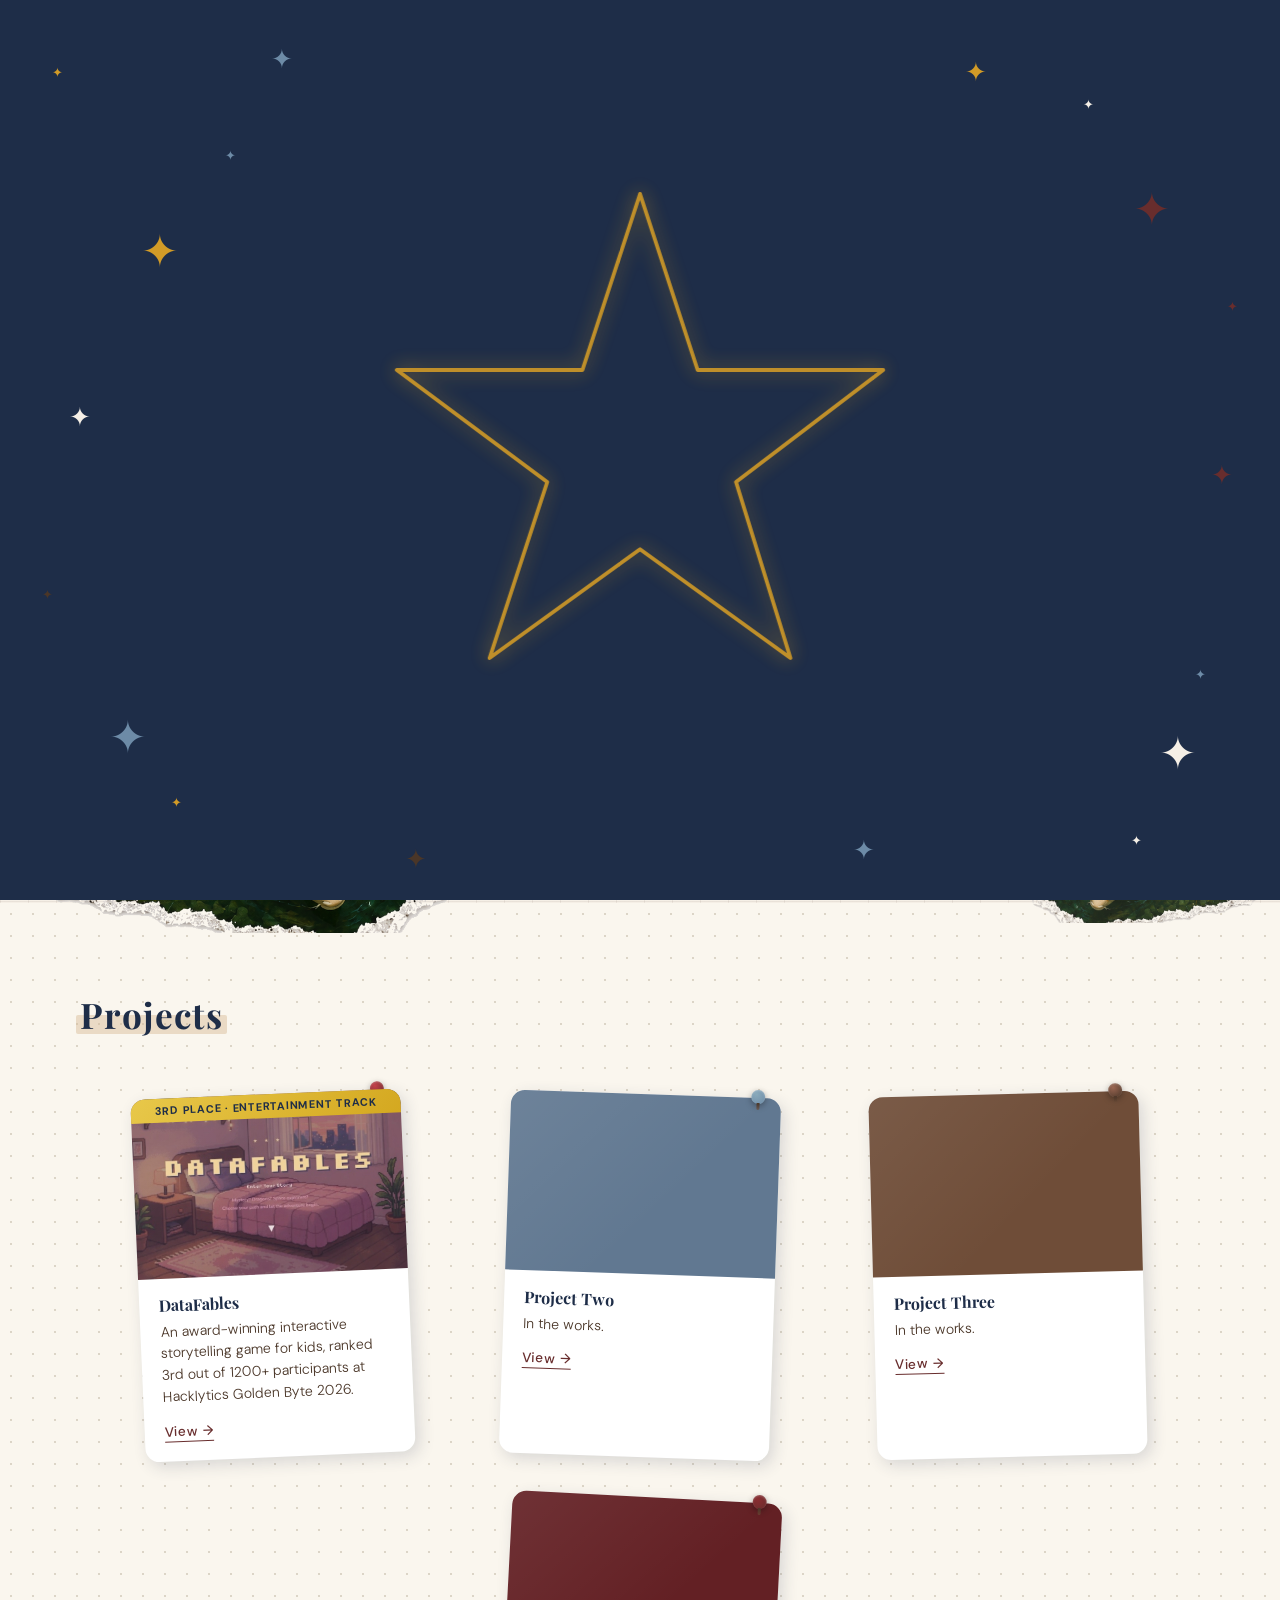
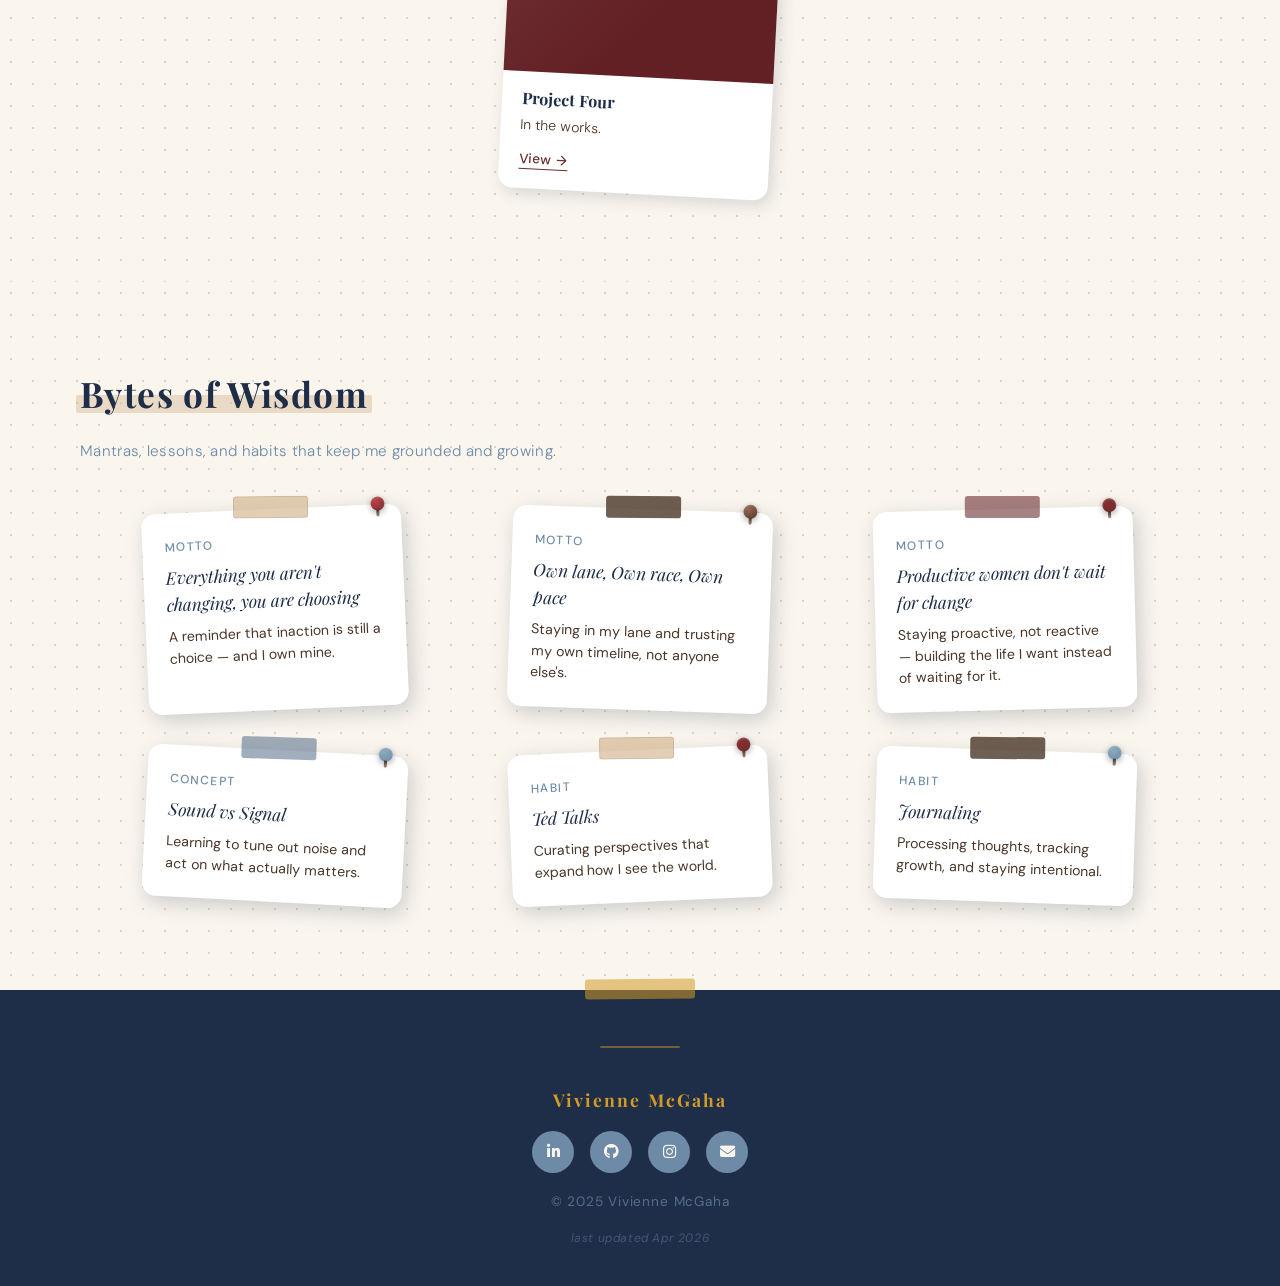
==== commit ede33303: "Add graph paper texture to full hero, replace viv badge with signature paper tare image" ====
--- a/index.html
+++ b/index.html
@@ -85,7 +85,7 @@
     <!-- Left panel: name + bio + tags -->
     <div class="hero-left">
 
-      <div class="hero-viv-badge">viv 2612</div>
+      <img src="images/redesign 1/signature paper tare.png" class="hero-sig" alt="vqm">
 
       <span class="hero-star hs-1">✦</span>
       <span class="hero-star hs-2">✦</span>
--- a/styles.css
+++ b/styles.css
@@ -119,11 +119,16 @@
   min-height: calc(100vh - 58px);
   position: relative;
   overflow: visible;
+  background-color: var(--cream);
+  background-image:
+    linear-gradient(rgba(74, 54, 40, 0.07) 1px, transparent 1px),
+    linear-gradient(90deg, rgba(74, 54, 40, 0.07) 1px, transparent 1px);
+  background-size: 28px 28px;
 }
 
 /* --- Left Panel -------------------------------------------- */
 .hero-left {
-  background-color: var(--cream);
+  background: transparent;
   position: relative;
   display: flex;
   flex-direction: column;
@@ -168,17 +173,14 @@
   opacity: 0.85;
 }
 
-.hero-viv-badge {
-  position: absolute;
-  top: 1.4rem;
-  left: 1.4rem;
-  font-size: 0.65rem;
-  color: var(--olive);
-  border: 1.5px solid var(--olive);
-  padding: 0.22rem 0.6rem;
-  border-radius: 20px;
-  letter-spacing: 0.14em;
-  font-weight: 500;
+.hero-sig {
+  position: absolute;
+  top: 0.6rem;
+  left: 0.6rem;
+  width: 130px;
+  pointer-events: none;
+  z-index: 5;
+  mix-blend-mode: multiply;
 }
 
 .hero-star {
@@ -324,7 +326,7 @@
 .hero-corner-text {
   font-family: 'Playfair Display', serif;
   font-size: 0.82rem;
-  color: var(--cream);
+  color: var(--olive);
   text-align: center;
   font-style: italic;
   opacity: 0.9;
@@ -332,9 +334,9 @@
 
 .hero-day-text {
   font-size: 0.75rem;
-  color: var(--cream);
+  color: var(--slate-gray);
   text-align: center;
-  opacity: 0.65;
+  opacity: 0.85;
 }
 
 /* --- Zodiac + MBTI Tags ------------------------------------ */
@@ -377,7 +379,7 @@
 
 /* --- Right Panel ------------------------------------------- */
 .hero-right {
-  background-color: #141e2b;
+  background: transparent;
   position: relative;
   display: flex;
   flex-direction: row;
@@ -386,19 +388,6 @@
   padding: 2.5rem 0.8rem 2.5rem 1.5rem;
   gap: 0.6rem;
   overflow: visible;
-}
-
-.hero-right::after {
-  content: '';
-  position: absolute;
-  bottom: 0;
-  left: 0;
-  width: 100%;
-  height: 90px;
-  background: url('images/redesign 1/torn paper.png') center top / 100% 100% no-repeat;
-  transform: scaleY(-1);
-  pointer-events: none;
-  z-index: 0;
 }
 
 /* Dot/grid decoration in top-right corner */
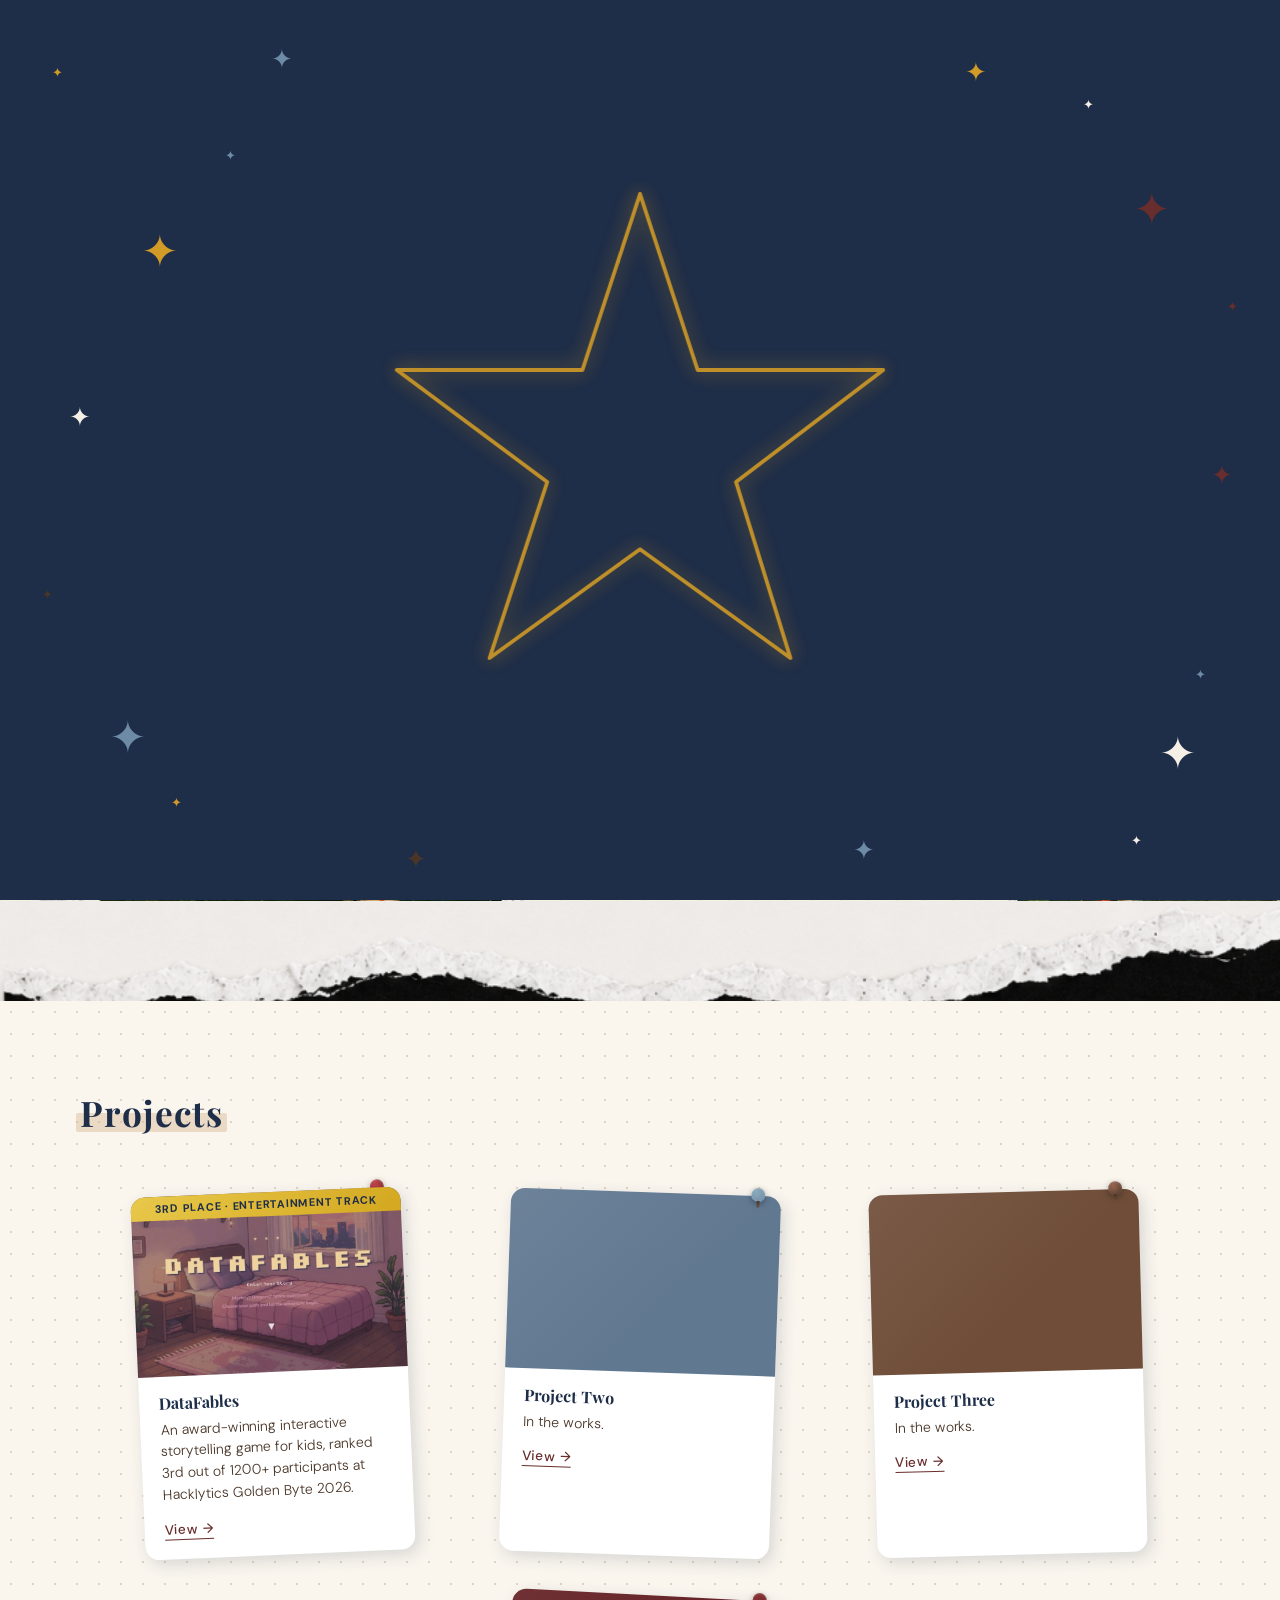
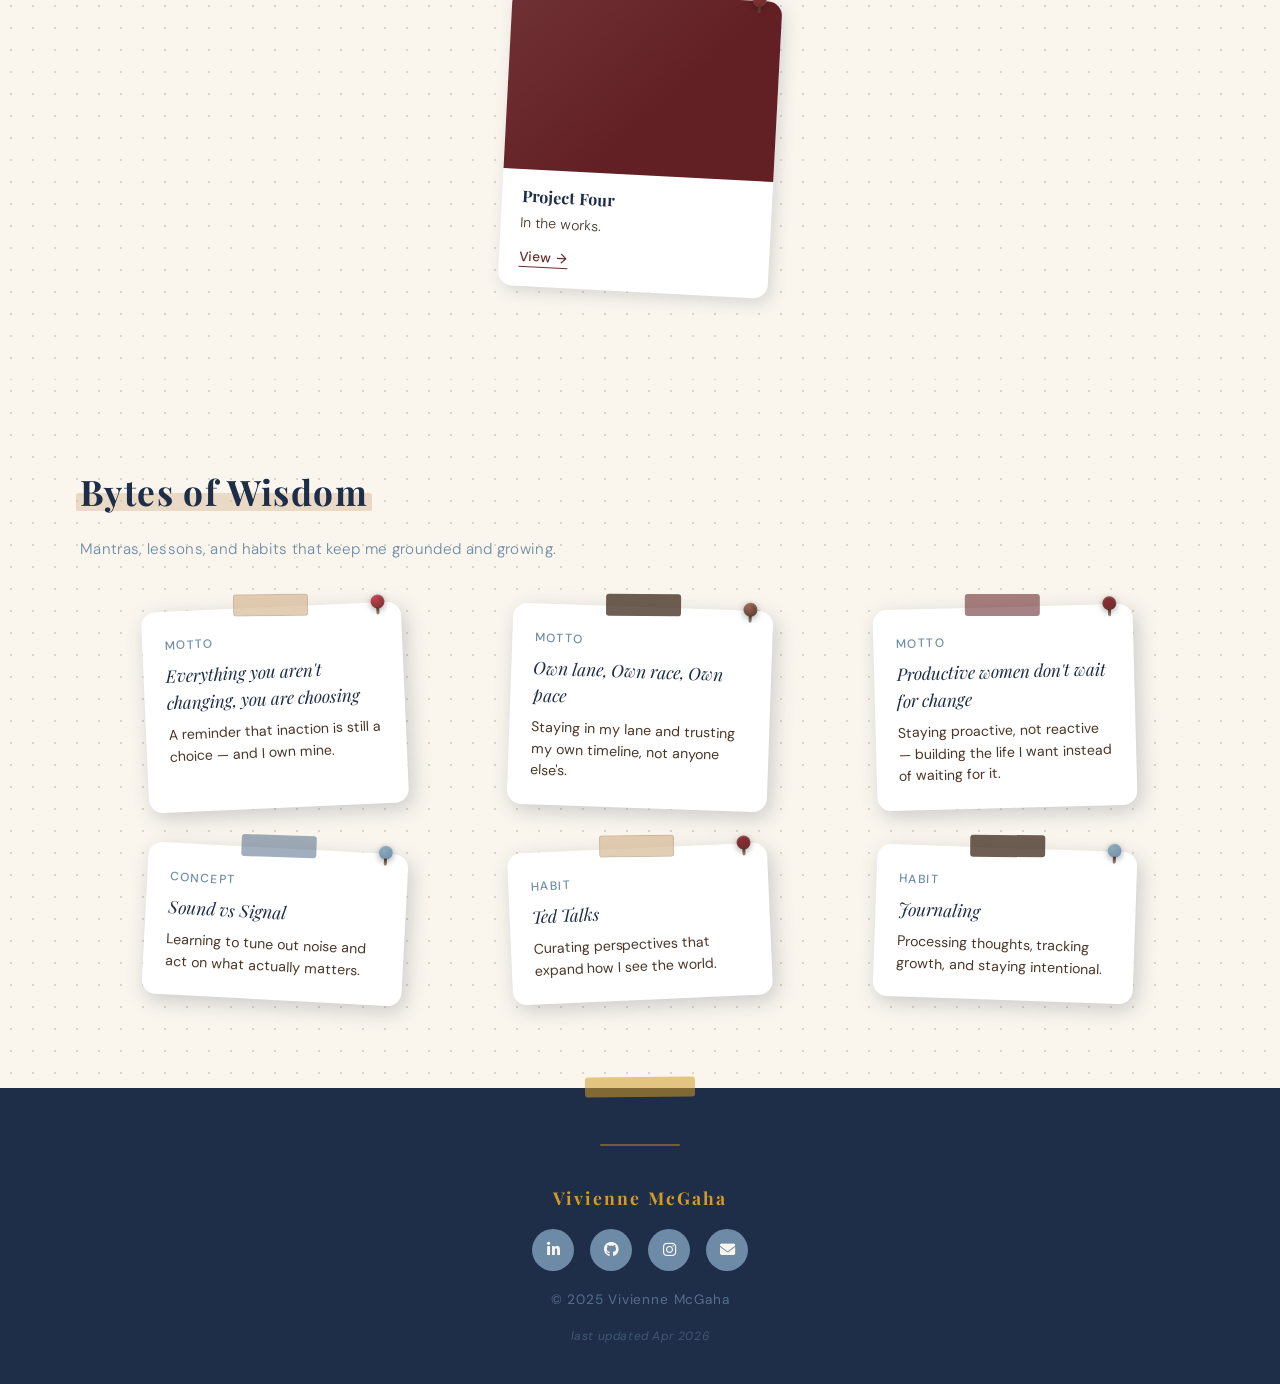
==== commit a04168ea: "Add full-width torn paper divider between hero and projects sections" ====
--- a/index.html
+++ b/index.html
@@ -135,6 +135,9 @@
 
   </section>
 
+  <!-- Torn paper divider -->
+  <div class="hero-projects-tear" aria-hidden="true"></div>
+
   <!-- ======= PROJECTS ======= -->
   <section class="projects-section" id="projects">
     <div class="section-header">
--- a/styles.css
+++ b/styles.css
@@ -177,7 +177,7 @@
   position: absolute;
   top: 0.6rem;
   left: 0.6rem;
-  width: 130px;
+  width: clamp(140px, 17vw, 210px);
   pointer-events: none;
   z-index: 5;
   mix-blend-mode: multiply;
@@ -236,39 +236,39 @@
 
 .hero-koi-deco {
   position: absolute;
-  bottom: -30px;
-  left: -50px;
-  width: 540px;
-  opacity: 0.96;
+  bottom: -50px;
+  left: -70px;
+  width: 640px;
+  opacity: 0.97;
   pointer-events: none;
   z-index: 2;
 }
 
 .hero-flowers-deco {
   position: absolute;
-  bottom: 140px;
-  left: 380px;
-  width: 120px;
-  opacity: 0.88;
+  bottom: 190px;
+  left: 300px;
+  width: 130px;
+  opacity: 0.90;
   pointer-events: none;
   z-index: 3;
 }
 
 .hero-leaves-deco {
   position: absolute;
-  bottom: -30px;
-  left: 250px;
-  width: 340px;
-  opacity: 0.82;
+  bottom: -50px;
+  left: 120px;
+  width: 440px;
+  opacity: 0.85;
   pointer-events: none;
   z-index: 1;
 }
 
 .hero-koi-right {
   position: absolute;
-  bottom: -20px;
-  right: -30px;
-  width: 300px;
+  bottom: -40px;
+  right: -50px;
+  width: 340px;
   opacity: 0.88;
   pointer-events: none;
   z-index: 3;
@@ -276,12 +276,12 @@
 }
 
 .hero-stickies {
-  flex: 0 0 auto;
+  position: absolute;
+  right: 1.2rem;
+  top: 3rem;
   display: flex;
   flex-direction: column;
-  gap: 0.55rem;
-  padding-top: 3rem;
-  align-self: flex-start;
+  gap: 0.5rem;
   z-index: 5;
 }
 .hero-sticky {
@@ -305,22 +305,20 @@
 
 /* --- Portrait wrap (hero-right top) ----------------------- */
 .hero-portrait-wrap {
-  flex: 1;
-  min-width: 0;
   position: relative;
   display: flex;
   flex-direction: column;
   align-items: center;
-  gap: 0.6rem;
+  gap: 0.5rem;
   transform: rotate(-1.5deg);
-  padding-top: 1.2rem;
+  padding-top: 2rem;
+  z-index: 2;
 }
 
 .hero-portrait {
-  width: 100%;
-  max-width: 290px;
+  width: clamp(340px, 75%, 520px);
   display: block;
-  filter: drop-shadow(4px 8px 20px rgba(0, 0, 0, 0.45));
+  filter: drop-shadow(4px 10px 24px rgba(0, 0, 0, 0.35));
 }
 
 .hero-corner-text {
@@ -382,11 +380,9 @@
   background: transparent;
   position: relative;
   display: flex;
-  flex-direction: row;
   align-items: flex-start;
   justify-content: center;
-  padding: 2.5rem 0.8rem 2.5rem 1.5rem;
-  gap: 0.6rem;
+  padding: 2.5rem 1rem;
   overflow: visible;
 }
 
@@ -703,6 +699,15 @@
   margin-right: 0.2rem;
 }
 
+.hero-projects-tear {
+  width: 100%;
+  height: 100px;
+  background: url('images/redesign 1/torn paper.png') top center / 100% auto no-repeat;
+  position: relative;
+  z-index: 5;
+  margin-top: -2px;
+}
+
 /* ============================================================
    PROJECTS SECTION
    ============================================================ */
@@ -1611,21 +1616,19 @@
   }
 
   .hero-right {
-    flex-direction: column;
     align-items: center;
+    justify-content: center;
     padding: 3rem 2rem;
     overflow: hidden;
   }
   .hero-portrait-wrap {
     transform: none;
-    width: 100%;
   }
 
   .hero-star, .hero-stickies { display: none; }
-  .hero-right::after { display: none; }
   .hero-name { font-size: clamp(3rem, 10vw, 4rem); }
   .hero-koi-deco, .hero-flowers-deco, .hero-leaves-deco, .hero-koi-right { display: none; }
-  .hero-portrait { max-width: 240px; }
+  .hero-portrait { max-width: 260px; }
 
   .about-card,
   .obsessions-card {
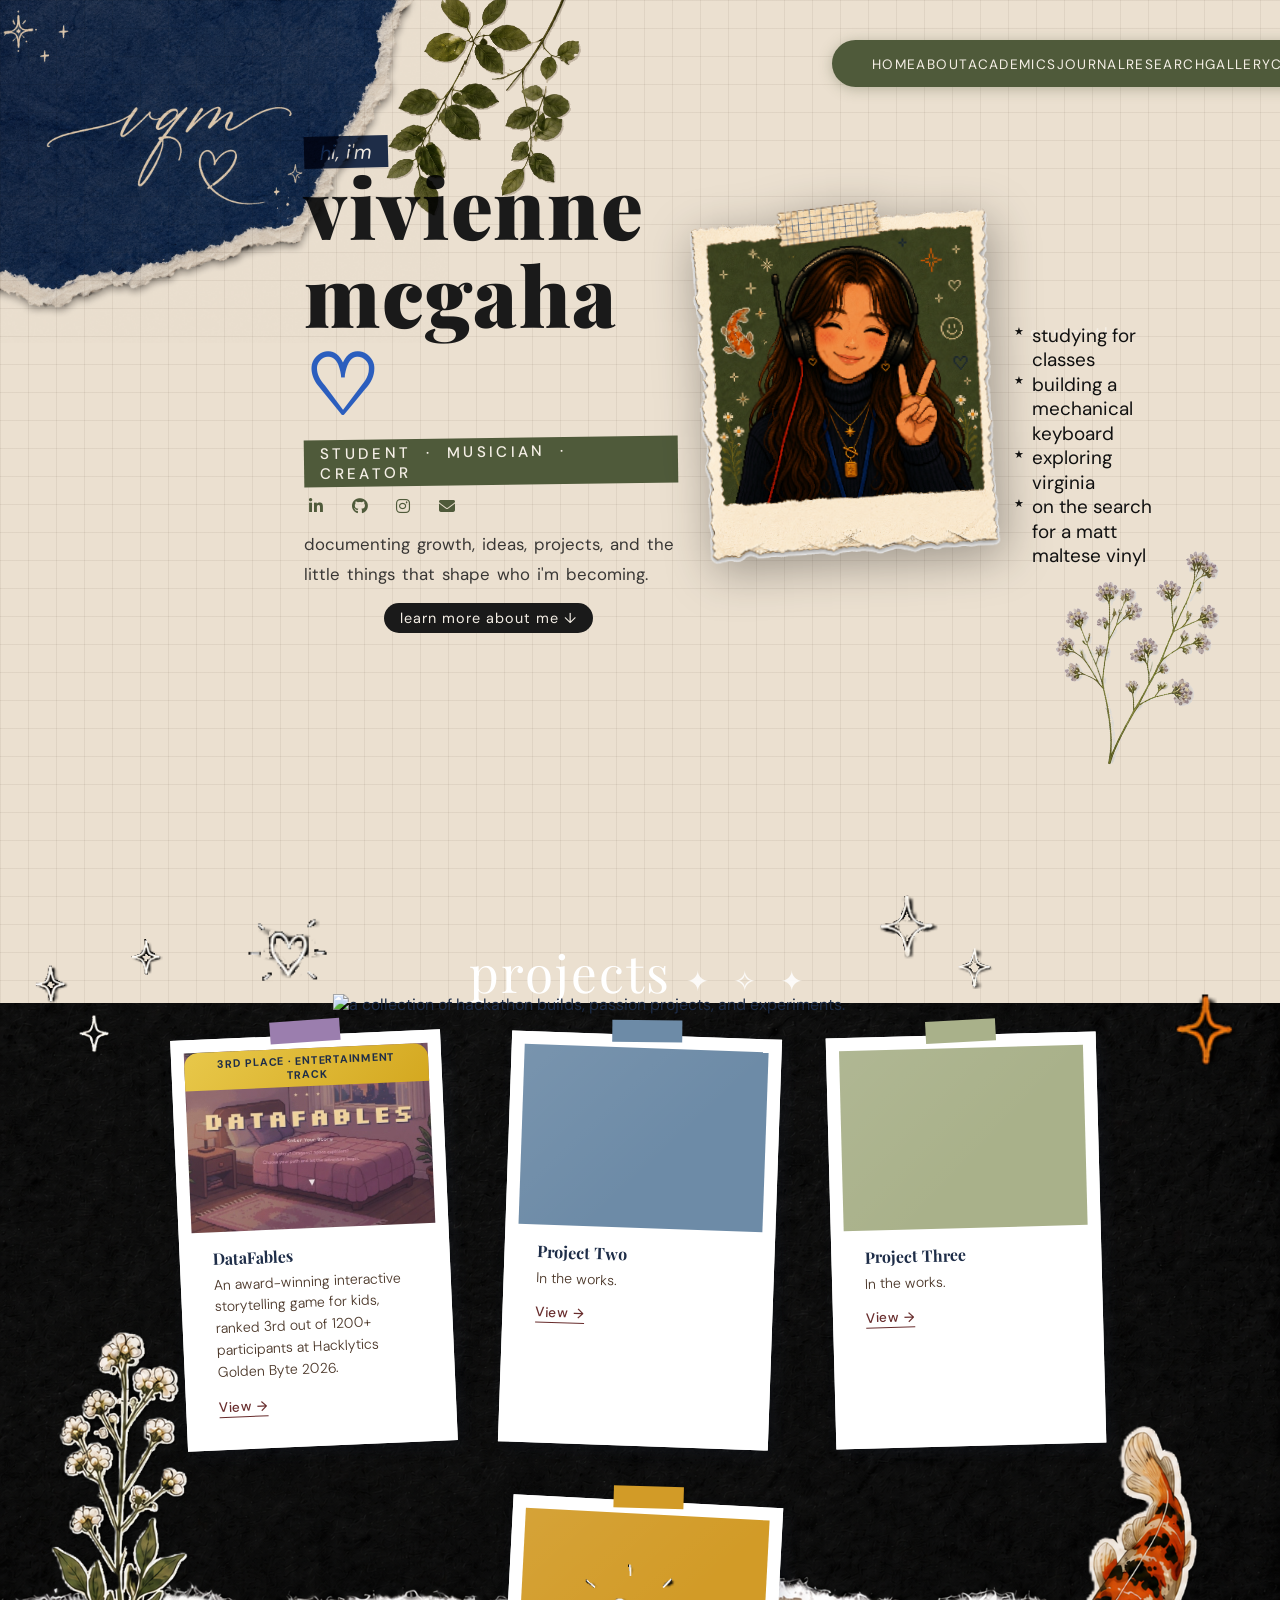
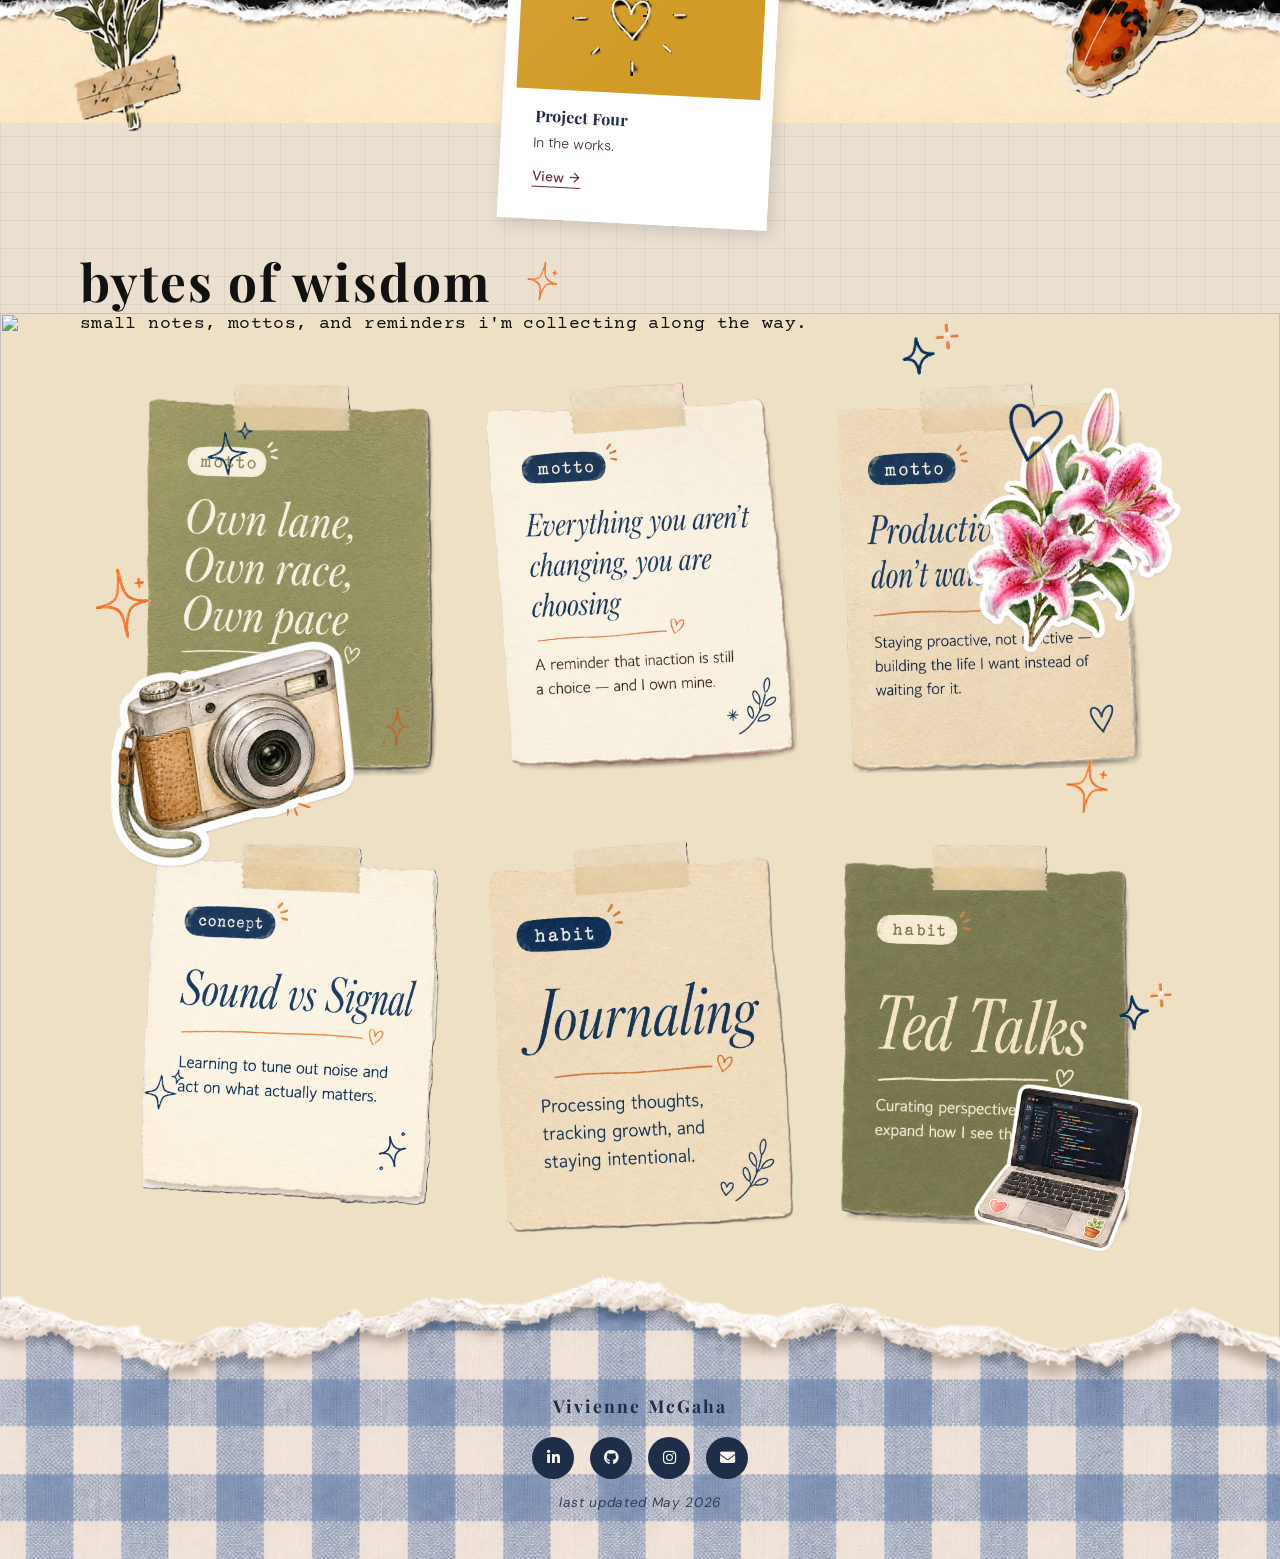
==== commit d11361b6: "Redesign: about, academics, journal, gallery, research, cv updates - About: sticky note fun facts, f" ====
--- a/index.html
+++ b/index.html
@@ -6,7 +6,7 @@
   <title>Vivienne McGaha</title>
   <link rel="preconnect" href="https://fonts.googleapis.com">
   <link rel="preconnect" href="https://fonts.gstatic.com" crossorigin>
-  <link href="https://fonts.googleapis.com/css2?family=Playfair+Display:ital,wght@0,400;0,700;0,900;1,400&family=DM+Sans:wght@300;400;500&display=swap" rel="stylesheet">
+  <link href="https://fonts.googleapis.com/css2?family=Playfair+Display:ital,wght@0,400;0,700;0,900;1,400&family=DM+Sans:wght@300;400;500&family=Special+Elite&family=Courier+Prime:wght@400;700&display=swap" rel="stylesheet">
   <link rel="stylesheet" href="https://cdnjs.cloudflare.com/ajax/libs/font-awesome/6.5.0/css/all.min.css">
   <link rel="stylesheet" href="styles.css">
   <link rel="icon" type="image/svg+xml" href="favicon.svg">
@@ -62,9 +62,14 @@
     })();
   </script>
 
+  <!-- Signature + leaves overlay -->
+  <div class="page-sig">
+    <img src="images/redesign 1/signature paper tare.png" alt="vqm">
+    <img src="images/redesign 1/leaves.png" class="page-sig-leaves" alt="">
+  </div>
+
   <!-- ======= NAVIGATION ======= -->
   <nav class="navbar">
-    <a href="#" class="nav-brand">Vivienne McGaha</a>
     <ul class="nav-links">
       <li><a href="#">Home</a></li>
       <li><a href="about.html">About</a></li>
@@ -82,19 +87,14 @@
   <!-- ======= HERO ======= -->
   <section class="hero" id="about">
 
-    <!-- Left panel: name + bio + tags -->
+    <!-- Left panel: name + bio -->
     <div class="hero-left">
 
-      <img src="images/redesign 1/signature paper tare.png" class="hero-sig" alt="vqm">
-
-      <span class="hero-star hs-1">✦</span>
-      <span class="hero-star hs-2">✦</span>
-      <span class="hero-star hs-3">✦</span>
-      <span class="hero-star hs-4">✦</span>
-
-      <p class="hero-greeting">hi, i'm</p>
-      <h1 class="hero-name">vivienne<br>mcgaha ♡</h1>
-      <p class="hero-tagline">finance student &nbsp;·&nbsp; creator &nbsp;·&nbsp; lifelong learner</p>
+      <div class="hero-name-group">
+        <p class="hero-greeting">hi, i'm</p>
+        <h1 class="hero-name">vivienne<br>mcgaha <span class="hero-heart">♡</span></h1>
+      </div>
+      <p class="hero-tagline">student &nbsp;·&nbsp; musician &nbsp;·&nbsp; creator</p>
 
       <div class="hero-social-row">
         <a href="https://www.linkedin.com/in/vivienne-mcgaha/" target="_blank" rel="noopener" aria-label="LinkedIn"><i class="fab fa-linkedin-in"></i></a>
@@ -105,46 +105,54 @@
 
       <p class="hero-desc">documenting growth, ideas, projects, and the little things that shape who i'm becoming.</p>
 
-      <a href="about.html" class="hero-learn-more">learn more ↓</a>
-
-      <img src="images/redesign 1/leaves.png" class="hero-leaves-deco" alt="">
-      <img src="images/redesign 1/flowers.png" class="hero-flowers-deco" alt="">
-      <img src="images/redesign 1/koi fish torn corner.png" class="hero-koi-deco" alt="">
-    </div>
-
-    <!-- Right panel: portrait + stickies + koi -->
+      <a href="about.html" class="hero-learn-more">learn more about me ↓</a>
+
+    </div>
+
+    <div class="hero-koi-wrap">
+      <img src="images/redesign 1/koi fish & projects torn.png" class="hero-koi-deco" alt="">
+      <div class="hero-koi-projects-header">
+        <h2 class="hero-koi-projects-label">projects <span class="hero-koi-sparkles">✦ ✧ ✦</span></h2>
+        <img src="images/redesign 1/projects caption.png" class="hero-koi-projects-caption" alt="a collection of hackathon builds, passion projects, and experiments.">
+      </div>
+    </div>
+
+    <!-- Right panel: portrait + stickies + deco -->
     <div class="hero-right">
 
       <!-- Portrait -->
       <div class="hero-portrait-wrap">
         <img src="images/redesign 1/pixel art me with border.png" class="hero-portrait" alt="Vivienne McGaha">
-        <p class="hero-corner-text">a little corner of the internet ✦</p>
-        <p class="hero-day-text">one day at a time ♡</p>
-      </div>
-
-      <!-- Sticky notes -->
-      <div class="hero-stickies">
-        <div class="hero-sticky">studying @ UF ✦</div>
-        <div class="hero-sticky">building cool projects</div>
-        <div class="hero-sticky">taking photos @</div>
-        <div class="hero-sticky">webmaster!</div>
-      </div>
-
-      <img src="images/redesign 1/koi fish torn corner.png" class="hero-koi-right" alt="">
-    </div>
+      </div>
+      <img src="images/redesign 1/corner of the internet.png" class="hero-corner-tag" alt="">
+      <img src="images/redesign 1/one day.png" class="hero-one-day" alt="">
+      <div class="hero-sticky-note-wrap">
+        <img src="images/redesign 1/current sticky note.png" class="hero-sticky-note" alt="">
+        <span class="hero-sticky-label">currently</span>
+        <ul class="hero-sticky-items">
+          <li>studying for classes</li>
+          <li>building a mechanical keyboard</li>
+          <li>exploring virginia</li>
+          <li>on the search for a matt maltese vinyl</li>
+        </ul>
+      </div>
+
+<!-- Flowers bottom-right -->
+      <img src="images/redesign 1/flowers.png" class="hero-flowers-deco" alt="">
+
+    </div>
+
+    <img src="images/redesign 1/doodles/top left sparkle.png" class="hero-doodle hero-doodle-tl-sparkle" alt="">
+    <img src="images/redesign 1/doodles/top left heart.png" class="hero-doodle hero-doodle-tl-heart" alt="">
+    <img src="images/redesign 1/doodles/top right sparkle.png" class="hero-doodle hero-doodle-tr-sparkle" alt="">
+    <img src="images/redesign 1/doodles/top right orange sparkle.png" class="hero-doodle hero-doodle-tr-orange" alt="">
 
   </section>
 
-  <!-- Torn paper divider -->
-  <div class="hero-projects-tear" aria-hidden="true"></div>
-
-  <!-- ======= PROJECTS ======= -->
+<!-- ======= PROJECTS ======= -->
   <section class="projects-section" id="projects">
-    <div class="section-header">
-      <div class="section-tape"></div>
-      <h2 class="section-title">Projects</h2>
-    </div>
-
+    <img src="images/redesign 1/projects background edited 2.png?v=2" class="projects-bg-img" alt="">
+    <img src="images/redesign 1/doodles/projects doodle overlay edited.png" class="projects-doodle-overlay" alt="">
     <div class="projects-grid">
 
       <div class="project-card card rotate-left"
@@ -154,7 +162,8 @@
            data-detail="DataFables is an interactive storytelling platform that turns reading into a game: kids can pick from 6 genres, customize a protagonist, and make choices that change the story, while the reading experience adapts to their age range and typical Lexile level, includes pronunciation practice with instant feedback, rewards progress with XP and coins they can spend on character accessories, and supports 10 languages to make it accessible for more kids worldwide."
            data-link-line="Link to our Devpost ➤"
            data-link-url="https://devpost.com/software/hacklytics-2026"
-           data-img="images/datafables.png">
+           data-img="images/datafables.png"
+           data-color="#9B7EAE">
         <div class="push-pin pin-small"></div>
         <div class="project-img" style="background-image: url('images/datafables.png'); background-size: cover; background-position: center;">
           <div class="winner-badge">3rd Place · Entertainment Track</div>
@@ -171,9 +180,9 @@
            data-title="Project Two"
            data-desc="In the works."
            data-img=""
-           data-color="#617891">
+           data-color="#6D8BA7">
         <div class="push-pin pin-small pin-slate"></div>
-        <div class="project-img" style="background: #617891;"></div>
+        <div class="project-img" style="background: #6D8BA7;"></div>
         <div class="project-info">
           <h4>Project Two</h4>
           <p>In the works.</p>
@@ -186,9 +195,9 @@
            data-title="Project Three"
            data-desc="In the works."
            data-img=""
-           data-color="#6F4D38">
+           data-color="#A9B18A">
         <div class="push-pin pin-small pin-coffee"></div>
-        <div class="project-img" style="background: #6F4D38;"></div>
+        <div class="project-img" style="background: #A9B18A;"></div>
         <div class="project-info">
           <h4>Project Three</h4>
           <p>In the works.</p>
@@ -201,9 +210,9 @@
            data-title="Project Four"
            data-desc="In the works."
            data-img=""
-           data-color="#632024">
+           data-color="#D29B27">
         <div class="push-pin pin-small pin-caput"></div>
-        <div class="project-img" style="background: #632024;"></div>
+        <div class="project-img" style="background: #D29B27;"></div>
         <div class="project-info">
           <h4>Project Four</h4>
           <p>In the works.</p>
@@ -212,71 +221,55 @@
       </div>
 
     </div>
+
+    <div class="projects-heart-wrap">
+      <img src="images/redesign 1/doodles/beating heart doodle.png" class="projects-heart-doodle" alt="">
+    </div>
+
+    <div class="wisdom-title-row">
+      <h2 class="wisdom-title-overlap">bytes of wisdom</h2>
+      <img src="images/redesign 1/bytes of wisdom/orange sparkle.png" class="wisdom-title-sparkle" alt="">
+    </div>
+
   </section>
 
   <!-- ======= BYTES OF WISDOM ======= -->
   <section class="wisdom-section" id="wisdom">
-    <div class="section-header">
-      <div class="section-tape"></div>
-      <h2 class="section-title">Bytes of Wisdom</h2>
-    </div>
-    <p class="wisdom-intro">Mantras, lessons, and habits that keep me grounded and growing.</p>
+    <img src="images/redesign 1/bytes of wisdom background 2.png" class="wisdom-bg-img" alt="">
+    <img src="images/redesign 1/camera sticker.png" class="wisdom-sticker wisdom-sticker-left" alt="">
+    <img src="images/redesign 1/stargazer lily sticker.png" class="wisdom-sticker wisdom-sticker-right" alt="">
+    <img src="images/redesign 1/bytes of wisdom/blue heart.png" class="wisdom-doodle wisdom-doodle-blue-heart" alt="">
+    <img src="images/redesign 1/bytes of wisdom/blue sparkle.png" class="wisdom-doodle wisdom-doodle-blue-sparkle" alt="">
+    <img src="images/redesign 1/bytes of wisdom/orange & blue sparkle.png" class="wisdom-doodle wisdom-doodle-ob-sparkle" alt="">
+    <img src="images/redesign 1/bytes of wisdom/orange sparkle.png" class="wisdom-doodle wisdom-doodle-orange-sparkle-left" alt="">
+    <img src="images/redesign 1/bytes of wisdom/blue sparkle.png" class="wisdom-doodle wisdom-doodle-blue-sparkle-left" alt="">
+    <img src="images/redesign 1/bytes of wisdom/blue sparkle.png" class="wisdom-doodle wisdom-doodle-blue-sparkle-above-cam" alt="">
+    <img src="images/redesign 1/bytes of wisdom/orange sparkle.png" class="wisdom-doodle wisdom-doodle-orange-sparkle" alt="">
+    <img src="images/redesign 1/bytes of wisdom/orange sparkle.png" class="wisdom-doodle wisdom-doodle-orange-sparkle-lily" alt="">
+    <img src="images/redesign 1/bytes of wisdom/orange & blue sparkle.png" class="wisdom-doodle wisdom-doodle-ob-sparkle-lily" alt="">
+    <img src="images/redesign 1/laptop code sticker.png" class="wisdom-doodle wisdom-doodle-laptop" alt="">
+    <img src="images/redesign 1/bytes of wisdom/orange emphasis.png" class="wisdom-doodle wisdom-doodle-orange-emphasis" alt="">
+    <img src="images/redesign 1/bytes of wisdom/orange emphasis.png" class="wisdom-doodle wisdom-doodle-orange-emphasis-cam" alt="">
+    <img src="images/redesign 1/bytes of wisdom/blue heart.png" class="wisdom-doodle wisdom-doodle-blue-heart-right" alt="">
+    <div class="wisdom-content">
+    <p class="wisdom-intro">small notes, mottos, and reminders i'm collecting along the way.</p>
 
     <div class="wisdom-grid">
 
-      <div class="wisdom-card card rotate-left">
-        <div class="washi-tape washi-tan"></div>
-        <div class="push-pin pin-small"></div>
-        <p class="wisdom-label">motto</p>
-        <p class="wisdom-quote">Everything you aren't changing, you are choosing</p>
-        <p class="wisdom-sub">A reminder that inaction is still a choice — and I own mine.</p>
-      </div>
-
-      <div class="wisdom-card card rotate-right">
-        <div class="washi-tape washi-coffee"></div>
-        <div class="push-pin pin-small pin-coffee"></div>
-        <p class="wisdom-label">motto</p>
-        <p class="wisdom-quote">Own lane, Own race, Own pace</p>
-        <p class="wisdom-sub">Staying in my lane and trusting my own timeline, not anyone else's.</p>
-      </div>
-
-      <div class="wisdom-card card rotate-left-sm">
-        <div class="washi-tape washi-caput"></div>
-        <div class="push-pin pin-small pin-caput"></div>
-        <p class="wisdom-label">motto</p>
-        <p class="wisdom-quote">Productive women don't wait for change</p>
-        <p class="wisdom-sub">Staying proactive, not reactive — building the life I want instead of waiting for it.</p>
-      </div>
-
-      <div class="wisdom-card card rotate-right-sm">
-        <div class="washi-tape washi-slate"></div>
-        <div class="push-pin pin-small pin-slate"></div>
-        <p class="wisdom-label">concept</p>
-        <p class="wisdom-quote">Sound vs Signal</p>
-        <p class="wisdom-sub">Learning to tune out noise and act on what actually matters.</p>
-      </div>
-
-      <div class="wisdom-card card rotate-left">
-        <div class="washi-tape washi-tan"></div>
-        <div class="push-pin pin-small pin-caput"></div>
-        <p class="wisdom-label">habit</p>
-        <p class="wisdom-quote">Ted Talks</p>
-        <p class="wisdom-sub">Curating perspectives that expand how I see the world.</p>
-      </div>
-
-      <div class="wisdom-card card rotate-right">
-        <div class="washi-tape washi-coffee"></div>
-        <div class="push-pin pin-small pin-slate"></div>
-        <p class="wisdom-label">habit</p>
-        <p class="wisdom-quote">Journaling</p>
-        <p class="wisdom-sub">Processing thoughts, tracking growth, and staying intentional.</p>
-      </div>
-
+      <img src="images/redesign 1/bytes of wisdom/own lane motto.png?v=2" class="wisdom-img-card rotate-right" alt="motto: Own lane, Own race, Own pace">
+      <img src="images/redesign 1/bytes of wisdom/change motto.png?v=2" class="wisdom-img-card rotate-left" alt="motto: Everything you aren't changing, you are choosing">
+      <img src="images/redesign 1/bytes of wisdom/productive women motto.png?v=2" class="wisdom-img-card rotate-left-sm" alt="motto: Productive women don't wait for change">
+      <img src="images/redesign 1/bytes of wisdom/sound signal concept.png?v=2" class="wisdom-img-card rotate-right-sm" alt="concept: Sound vs Signal">
+      <img src="images/redesign 1/bytes of wisdom/journaling habit.png?v=2" class="wisdom-img-card rotate-left" alt="habit: Journaling">
+      <img src="images/redesign 1/bytes of wisdom/ted talk habits.png?v=2" class="wisdom-img-card rotate-right" alt="habit: Ted Talks">
+
+    </div>
     </div>
   </section>
 
   <!-- ======= FOOTER / CONTACT ======= -->
   <footer class="footer" id="contact">
+    <img src="images/redesign 1/footer background.png?v=2" class="footer-bg-img" alt="">
     <div class="footer-tape"></div>
     <div class="footer-inner">
       <p class="footer-name">Vivienne McGaha</p>
@@ -294,8 +287,7 @@
           <i class="fas fa-envelope"></i>
         </a>
       </div>
-      <p class="footer-copy">© 2025 Vivienne McGaha</p>
-      <p class="footer-updated">last updated Apr 2026</p>
+      <p class="footer-updated">last updated May 2026</p>
     </div>
   </footer>
 
@@ -353,5 +345,14 @@
   </script>
 
   <script src="scripts.js"></script>
+  <script>
+    document.querySelectorAll('.project-card[data-color]').forEach(card => {
+      const hex = card.dataset.color;
+      const r = parseInt(hex.slice(1,3),16);
+      const g = parseInt(hex.slice(3,5),16);
+      const b = parseInt(hex.slice(5,7),16);
+      card.style.setProperty('--tape-color', `rgb(${r},${g},${b})`);
+    });
+  </script>
 </body>
 </html>
--- a/styles.css
+++ b/styles.css
@@ -34,7 +34,11 @@
 
 body {
   font-family: 'DM Sans', sans-serif;
-  background-color: var(--cream);
+  background-color: #EBE0D0;
+  background-image:
+    linear-gradient(rgba(74, 54, 40, 0.07) 1px, transparent 1px),
+    linear-gradient(90deg, rgba(74, 54, 40, 0.07) 1px, transparent 1px);
+  background-size: 28px 28px;
   color: var(--space-cadet);
   overflow-x: hidden;
 }
@@ -48,32 +52,24 @@
    NAVBAR
    ============================================================ */
 .navbar {
-  position: sticky;
-  top: 0;
+  position: relative;
   z-index: 100;
-  background-color: var(--olive);
   display: flex;
   align-items: center;
-  justify-content: space-between;
-  padding: 1.1rem 3.5rem;
-  box-shadow: 0 2px 14px rgba(79, 90, 58, 0.35);
-}
-
-.nav-brand {
-  font-family: 'Playfair Display', serif;
-  font-size: 1.2rem;
-  font-weight: 700;
-  color: var(--tan);
-  letter-spacing: 0.06em;
-  transition: opacity 0.2s;
-}
-
-.nav-brand:hover { opacity: 0.8; }
+  justify-content: flex-start;
+  padding: 2.5rem 1.5rem 0.75rem 52rem;
+  background: transparent;
+}
 
 .nav-links {
   list-style: none;
   display: flex;
-  gap: 2.5rem;
+  justify-content: space-between;
+  width: 44vw;
+  background-color: var(--olive);
+  border-radius: 50px;
+  padding: 0.8rem 2.5rem;
+  box-shadow: 0 2px 14px rgba(79, 90, 58, 0.35);
 }
 
 .nav-links a {
@@ -110,41 +106,81 @@
 .nav-toggle--open span:nth-child(2) { opacity: 0; }
 .nav-toggle--open span:nth-child(3) { transform: translateY(-7px) rotate(-45deg); }
 
+.page-sig {
+  position: absolute;
+  top: -60px;
+  left: -90px;
+  width: clamp(380px, 42vw, 540px);
+  z-index: 200;
+  pointer-events: none;
+  mix-blend-mode: multiply;
+}
+.page-sig img:first-child {
+  width: 100%;
+  display: block;
+}
+
+.page-sig-leaves {
+  position: absolute;
+  top: 50px;
+  left: 88%;
+  width: 38%;
+  pointer-events: none;
+  z-index: 1;
+}
+
+.academics-plant {
+  width: 62%;
+  left: 80%;
+  transform: rotate(10deg);
+}
+
 /* ============================================================
    HERO SECTION
    ============================================================ */
 .hero {
-  display: grid;
-  grid-template-columns: 1.35fr 1fr;
-  min-height: calc(100vh - 58px);
+  min-height: calc(100vh - 120px);
   position: relative;
   overflow: visible;
-  background-color: var(--cream);
-  background-image:
-    linear-gradient(rgba(74, 54, 40, 0.07) 1px, transparent 1px),
-    linear-gradient(90deg, rgba(74, 54, 40, 0.07) 1px, transparent 1px);
-  background-size: 28px 28px;
-}
+  display: flex;
+  align-items: center;
+  justify-content: center;
+  gap: 0;
+  margin-bottom: 130px;
+}
+
 
 /* --- Left Panel -------------------------------------------- */
 .hero-left {
   background: transparent;
   position: relative;
+  flex: 0 0 38%;
   display: flex;
   flex-direction: column;
   align-items: flex-start;
-  justify-content: flex-start;
-  padding: 4.5rem 3.5rem 2rem 3.5rem;
+  justify-content: center;
+  padding: 1rem 2rem 14rem 5rem;
   gap: 0.85rem;
   overflow: visible;
+  text-align: left;
+}
+
+.hero-name-group {
+  display: flex;
+  flex-direction: column;
+  align-items: flex-start;
 }
 
 .hero-greeting {
+  display: inline-block;
+  background: #1E2D48;
+  color: var(--cream);
   font-family: 'DM Sans', sans-serif;
-  font-size: 1.1rem;
-  color: var(--olive);
+  font-size: 1.25rem;
   font-style: italic;
-  margin-bottom: -0.6rem;
+  padding: 0.2rem 1rem;
+  transform: rotate(-1.5deg);
+  margin-bottom: -0.4rem;
 }
 
 .hero-name {
@@ -158,47 +194,38 @@
 }
 
 .hero-tagline {
-  font-size: 0.8rem;
-  color: var(--olive);
-  letter-spacing: 0.13em;
+  display: inline-block;
+  background: var(--olive);
+  color: var(--cream);
+  font-size: 0.95rem;
+  letter-spacing: 0.22em;
   text-transform: uppercase;
   font-weight: 500;
+  padding: 0.22rem 1rem;
+  transform: rotate(-0.8deg);
 }
 
 .hero-desc {
-  font-size: 0.95rem;
+  font-size: 1.05rem;
   color: var(--charcoal);
   line-height: 1.75;
   max-width: 420px;
   opacity: 0.85;
-}
-
-.hero-sig {
-  position: absolute;
-  top: 0.6rem;
-  left: 0.6rem;
-  width: clamp(140px, 17vw, 210px);
-  pointer-events: none;
-  z-index: 5;
-  mix-blend-mode: multiply;
-}
-
-.hero-star {
-  position: absolute;
-  color: var(--tan);
-  pointer-events: none;
-  font-size: 0.9rem;
-  opacity: 0.55;
-}
-.hs-1 { top: 12%; right: 8%; font-size: 1.1rem; }
-.hs-2 { top: 38%; right: 4%; font-size: 0.7rem; opacity: 0.4; }
-.hs-3 { top: 60%; right: 10%; }
-.hs-4 { top: 25%; left: 35%; font-size: 0.6rem; opacity: 0.35; }
+  text-align: left;
+  word-spacing: 0.18em;
+}
+
+
+.hero-heart {
+  color: #2B5EBE;
+}
 
 .hero-social-row {
   display: flex;
-  gap: 1rem;
+  gap: 1.8rem;
   margin-top: -0.2rem;
+  align-self: flex-start;
+  margin-left: 0.3rem;
 }
 .hero-social-row a {
   color: var(--olive);
@@ -224,117 +251,341 @@
 
 .hero-learn-more {
   display: inline-block;
-  background: var(--olive);
+  align-self: flex-start;
+  margin-left: 5rem;
+  background: var(--charcoal);
   color: var(--cream);
-  font-size: 0.8rem;
+  font-size: 0.9rem;
   padding: 0.38rem 1rem;
   border-radius: 20px;
   letter-spacing: 0.07em;
   transition: background 0.2s;
 }
-.hero-learn-more:hover { background: var(--coffee); }
+.hero-learn-more:hover { background: #333; }
+
+.hero-koi-wrap {
+  position: absolute;
+  bottom: -130px;
+  left: 0;
+  width: 100%;
+  z-index: 20;
+  pointer-events: none;
+}
+
+.hero-koi-projects-label {
+  position: absolute;
+  bottom: 12%;
+  left: 50%;
+  transform: translateX(-50%);
+  color: #fff;
+  font-family: 'Playfair Display', serif;
+  font-size: clamp(2rem, 4vw, 3.5rem);
+  font-weight: 400;
+  letter-spacing: 0.04em;
+  text-transform: lowercase;
+  pointer-events: none;
+  margin: 0;
+  mix-blend-mode: normal;
+  z-index: 21;
+}
+
+.hero-koi-projects-caption {
+  position: absolute;
+  bottom: 0;
+  left: 50%;
+  transform: translateX(-50%) translateY(28%);
+  width: clamp(300px, 48vw, 640px);
+  pointer-events: none;
+  z-index: 21;
+}
+
+.hero-doodle {
+  position: absolute;
+  pointer-events: none;
+  z-index: 25;
+}
+
+.hero-doodle-tl-sparkle {
+  bottom: -190px;
+  left: 2%;
+  width: 145px;
+}
+
+.hero-doodle-tl-heart {
+  bottom: -110px;
+  left: 19%;
+  width: 100px;
+}
+
+.hero-doodle-tr-sparkle {
+  bottom: -110px;
+  right: 22%;
+  width: 120px;
+}
+
+.hero-doodle-tr-orange {
+  bottom: -190px;
+  right: 2%;
+  width: 95px;
+}
+
+.projects-doodle-overlay {
+  position: absolute;
+  bottom: 14%;
+  left: 0;
+  width: 99%;
+  pointer-events: none;
+  z-index: 10;
+}
+
+.projects-heart-wrap {
+  grid-column: 1;
+  grid-row: 1;
+  display: flex;
+  justify-content: center;
+  align-items: flex-end;
+  padding-bottom: 14rem;
+  pointer-events: none;
+  z-index: 5;
+}
+
+.wisdom-title-row {
+  grid-column: 1;
+  grid-row: 1;
+  display: flex;
+  align-items: center;
+  gap: 0.25rem;
+  align-self: end;
+  padding-bottom: 0;
+  padding-left: 5rem;
+  margin-bottom: -1rem;
+  z-index: 6;
+}
+
+.wisdom-title-overlap {
+  text-align: left;
+  font-family: 'Playfair Display', serif;
+  font-size: clamp(2rem, 4vw, 3.2rem);
+  font-weight: 700;
+  color: #111;
+  letter-spacing: 0.04em;
+  margin: 0;
+}
+
+.wisdom-title-sparkle {
+  width: 95px;
+  height: auto;
+  display: block;
+  transform: rotate(10deg);
+}
+
+.projects-heart-doodle {
+  width: 150px;
+}
+
+
+
+.hero-koi-sparkles {
+  font-size: 0.55em;
+  vertical-align: middle;
+  opacity: 0.85;
+  letter-spacing: 0.3em;
+}
 
 .hero-koi-deco {
-  position: absolute;
-  bottom: -50px;
-  left: -70px;
-  width: 640px;
-  opacity: 0.97;
+  position: relative;
+  bottom: auto;
+  left: auto;
+  width: 100%;
   pointer-events: none;
+  z-index: 20;
+}
+
+.hero-flowers-deco {
+  position: absolute;
+  top: 84%;
+  right: -34%;
+  bottom: auto;
+  width: 200px;
+  opacity: 0.92;
+  pointer-events: none;
+  transform: rotate(-20deg);
+  z-index: 1;
+}
+
+.hero-stickies {
+  position: absolute;
+  left: calc(50% + clamp(160px, 40%, 280px) + 8px);
+  top: 2.5rem;
+  height: calc(clamp(320px, 48vw, 560px) - 20px);
+  z-index: 5;
+}
+
+.hero-sticky-block {
+  position: relative;
+  background: #f5f0e0;
+  border-radius: 2px;
+  padding: 1.2rem 1.4rem 1rem;
+  box-shadow: 2px 4px 12px rgba(0, 0, 0, 0.25);
+  font-size: 0.95rem;
+  color: #2a1f10;
+  line-height: 2;
+  min-width: 190px;
+  height: 100%;
+  display: flex;
+  flex-direction: column;
+  justify-content: space-evenly;
+}
+
+.hero-paperclip {
+  position: absolute;
+  top: -22px;
+  left: 12px;
+  width: 24px;
+  height: 46px;
+  border: 3.5px solid #888;
+  border-radius: 12px 12px 0 0;
+  border-bottom: none;
+}
+.hero-paperclip::after {
+  content: '';
+  position: absolute;
+  top: 5px;
+  left: 5px;
+  width: 10px;
+  height: 28px;
+  border: 3px solid #888;
+  border-radius: 5px 5px 0 0;
+  border-bottom: none;
+}
+
+/* --- Portrait wrap (hero-right top) ----------------------- */
+.hero-portrait-wrap {
+  position: relative;
+  display: flex;
+  flex-direction: column;
+  align-items: center;
+  transform: rotate(-1.5deg);
+  padding-top: 1rem;
   z-index: 2;
-}
-
-.hero-flowers-deco {
-  position: absolute;
-  bottom: 190px;
-  left: 300px;
-  width: 130px;
-  opacity: 0.90;
+  width: 100%;
+  margin-top: -14rem;
+  margin-left: 10rem;
+}
+
+.hero-portrait {
+  width: clamp(380px, 95%, 680px);
+  display: block;
+  filter: drop-shadow(4px 10px 24px rgba(0, 0, 0, 0.35));
+}
+
+.hero-sticky-note-wrap {
+  position: absolute;
+  top: -25%;
+  right: -22%;
+  width: 33%;
   pointer-events: none;
   z-index: 3;
 }
 
-.hero-leaves-deco {
-  position: absolute;
-  bottom: -50px;
-  left: 120px;
-  width: 440px;
-  opacity: 0.85;
+.hero-sticky-note {
+  width: 100%;
+  display: block;
+}
+
+.hero-sticky-label {
+  position: absolute;
+  top: 15%;
+  left: 19.5%;
+  font-family: 'DM Sans', sans-serif;
+  font-size: clamp(0.55rem, 1.1vw, 0.85rem);
+  font-weight: 600;
+  letter-spacing: 0.28em;
+  text-transform: lowercase;
+  color: #f5efe6;
   pointer-events: none;
-  z-index: 1;
-}
-
-.hero-koi-right {
-  position: absolute;
-  bottom: -40px;
-  right: -50px;
-  width: 340px;
-  opacity: 0.88;
+}
+
+.hero-sticky-items {
+  position: absolute;
+  top: 28%;
+  left: 11%;
+  bottom: 13%;
+  right: 6%;
+  list-style: none;
+  padding: 0;
+  margin: 0;
+  display: flex;
+  flex-direction: column;
+  justify-content: space-between;
+  pointer-events: none;
+}
+
+.hero-sticky-items li {
+  font-family: 'DM Sans', sans-serif;
+  font-size: clamp(0.82rem, 1.5vw, 1.18rem);
+  color: #111;
+  line-height: 1.3;
+  padding-left: 1em;
+  position: relative;
+}
+
+.hero-sticky-items li::before {
+  content: '★';
+  position: absolute;
+  left: 0;
+  font-size: 0.6em;
+  top: 0.15em;
+  color: #111;
+}
+
+.hero-one-day {
+  position: absolute;
+  top: 73%;
+  right: -16%;
+  width: 37%;
   pointer-events: none;
   z-index: 3;
-  transform: scaleX(-1);
-}
-
-.hero-stickies {
-  position: absolute;
-  right: 1.2rem;
-  top: 3rem;
-  display: flex;
-  flex-direction: column;
-  gap: 0.5rem;
-  z-index: 5;
-}
-.hero-sticky {
-  background: #f0ebe0;
-  border-radius: 2px;
-  padding: 0.48rem 0.85rem;
-  font-size: 0.68rem;
+}
+
+.hero-corner-tag {
+  position: absolute;
+  top: 62%;
+  left: calc(50% - 1rem);
+  transform: translateX(-50%);
+  width: 36%;
+  pointer-events: none;
+  z-index: 3;
+}
+
+.hero-washi-portrait {
+  position: absolute;
+  bottom: 14%;
+  left: 50%;
+  transform: translateX(-50%) rotate(-1deg);
+  background: #1E2D48;
+  color: var(--cream);
+  font-size: 0.72rem;
   font-style: italic;
-  color: #3a2e1e;
-  box-shadow: 2px 3px 9px rgba(0, 0, 0, 0.35);
+  letter-spacing: 0.04em;
+  padding: 0.25rem 0.9rem;
   white-space: nowrap;
-}
-.hero-sticky::before {
-  content: '';
-  display: block;
-  height: 5px;
-  background: rgba(0, 0, 0, 0.06);
-  margin: -0.48rem -0.85rem 0.4rem;
-  border-radius: 2px 2px 0 0;
-}
-
-/* --- Portrait wrap (hero-right top) ----------------------- */
-.hero-portrait-wrap {
-  position: relative;
-  display: flex;
-  flex-direction: column;
-  align-items: center;
-  gap: 0.5rem;
-  transform: rotate(-1.5deg);
-  padding-top: 2rem;
-  z-index: 2;
-}
-
-.hero-portrait {
-  width: clamp(340px, 75%, 520px);
-  display: block;
-  filter: drop-shadow(4px 10px 24px rgba(0, 0, 0, 0.35));
-}
-
-.hero-corner-text {
-  font-family: 'Playfair Display', serif;
-  font-size: 0.82rem;
-  color: var(--olive);
-  text-align: center;
+  z-index: 3;
+}
+
+.hero-day-box {
+  position: absolute;
+  top: calc(1.5rem + 180px);
+  right: 0.5rem;
+  bottom: auto;
+  background: var(--olive);
+  color: var(--cream);
+  font-size: 0.78rem;
   font-style: italic;
-  opacity: 0.9;
-}
-
-.hero-day-text {
-  font-size: 0.75rem;
-  color: var(--slate-gray);
-  text-align: center;
-  opacity: 0.85;
+  padding: 0.5rem 1rem;
+  outline: 2px dashed rgba(245, 239, 230, 0.75);
+  outline-offset: 4px;
+  z-index: 4;
 }
 
 /* --- Zodiac + MBTI Tags ------------------------------------ */
@@ -379,11 +630,13 @@
 .hero-right {
   background: transparent;
   position: relative;
+  flex: 0 0 45%;
   display: flex;
   align-items: flex-start;
   justify-content: center;
-  padding: 2.5rem 1rem;
+  padding: 1.5rem 1rem;
   overflow: visible;
+  margin-left: -18%;
 }
 
 /* Dot/grid decoration in top-right corner */
@@ -403,6 +656,7 @@
    LOADING ANIMATION
    ============================================================ */
 #loader {
+  display: none;
   position: fixed;
   inset: 0;
   background: var(--space-cadet);
@@ -529,6 +783,16 @@
   transform: translateX(-50%) rotate(1.4deg);
 }
 
+.washi-blush {
+  background-color: rgba(231, 135, 129, 0.8);
+  transform: translateX(-50%) rotate(-1deg);
+}
+
+.washi-gold {
+  background-color: #B8860B;
+  transform: translateX(-50%) rotate(1deg);
+}
+
 .washi-navy {
   background-color: rgba(37, 52, 79, 0.85);
   transform: translateX(-50%) rotate(-1.2deg);
@@ -701,22 +965,55 @@
 
 .hero-projects-tear {
   width: 100%;
-  height: 100px;
-  background: url('images/redesign 1/torn paper.png') top center / 100% auto no-repeat;
-  position: relative;
-  z-index: 5;
-  margin-top: -2px;
+  height: 250px;
+  background: url('images/redesign 1/projects torn paper.png') center / 100% auto no-repeat;
+  mix-blend-mode: multiply;
+  filter: sepia(0.6) saturate(0.35) brightness(1.06);
+  position: relative;
+  z-index: 7;
+  margin-top: -150px;
 }
 
 /* ============================================================
    PROJECTS SECTION
    ============================================================ */
 .projects-section {
-  padding: 5.5rem 5rem;
-  background-color: var(--off-white);
-  background-image: radial-gradient(circle, rgba(175, 162, 140, 0.4) 1px, transparent 1px);
-  background-size: 22px 22px;
-  position: relative;
+  background-color: transparent;
+  position: relative;
+  margin-top: -6px;
+  display: grid;
+  grid-template-columns: 1fr;
+  overflow: visible;
+}
+
+.projects-bg-img {
+  grid-column: 1;
+  grid-row: 1;
+  width: 100%;
+  height: 80vh;
+  object-fit: cover;
+  object-position: bottom;
+  display: block;
+  align-self: start;
+  filter: none;
+}
+
+.projects-section .projects-grid {
+  grid-column: 1;
+  grid-row: 1;
+  padding: 2rem 5rem 5.5rem;
+  align-self: start;
+  position: relative;
+  z-index: 1;
+}
+
+
+.projects-section .section-title {
+  color: var(--space-cadet);
+}
+
+.projects-section .section-tape {
+  background-color: rgba(213, 184, 147, 0.45);
 }
 
 .section-header {
@@ -750,8 +1047,8 @@
 .projects-grid {
   display: flex;
   flex-wrap: wrap;
-  gap: 2.5rem;
-  justify-content: space-evenly;
+  gap: 3.5rem;
+  justify-content: center;
 }
 
 .project-card {
@@ -759,7 +1056,25 @@
   padding: 0;
   overflow: visible;
   background-color: var(--white);
+  border: 13px solid #fff;
+  border-radius: 0 !important;
   transition: transform 0.25s ease, box-shadow 0.25s ease;
+}
+
+.project-card::before {
+  content: '';
+  position: absolute;
+  top: -28px;
+  left: 50%;
+  transform: translateX(-50%) rotate(-1.5deg);
+  width: 70px;
+  height: 22px;
+  background: var(--tape-color, rgba(213, 184, 147, 0.65));
+  z-index: 2;
+}
+
+.project-card .push-pin {
+  display: none;
 }
 
 .project-card:hover {
@@ -770,7 +1085,7 @@
 .project-img {
   width: 100%;
   height: 180px;
-  border-radius: 14px 14px 0 0;
+  border-radius: 0;
   position: relative;
 }
 
@@ -838,20 +1153,73 @@
    BYTES OF WISDOM SECTION
    ============================================================ */
 .wisdom-section {
-  padding: 5.5rem 5rem;
-  background-color: var(--off-white);
-  background-image: radial-gradient(circle, rgba(175, 162, 140, 0.4) 1px, transparent 1px);
-  background-size: 22px 22px;
+  position: relative;
+  display: grid;
+  grid-template-columns: 1fr;
+  background-color: #EDE0C4;
+  background-image: none;
+  overflow: hidden;
+  margin-top: 0;
+}
+
+
+.wisdom-bg-img {
+  position: absolute;
+  top: 0;
+  left: 0;
+  width: 100%;
+  height: 100%;
+  object-fit: cover;
+  object-position: top;
+  display: block;
+}
+
+.wisdom-sticker {
+  position: absolute;
+  width: 300px;
+  pointer-events: none;
+  z-index: 3;
+}
+.wisdom-sticker-left  { left: 6%;  bottom: 45%; transform: rotate(-8deg); }
+.wisdom-sticker-right { right: 4%; top: 6%;    transform: rotate(22deg);  }
+
+.wisdom-doodle {
+  position: absolute;
+  pointer-events: none;
+  z-index: 5;
+}
+
+.wisdom-doodle-blue-heart     { display: none; }
+.wisdom-doodle-blue-sparkle   { bottom: 22%; left: 8%;   width: 120px;  transform: rotate(5deg); }
+.wisdom-doodle-ob-sparkle     { top: -10%;    right: 16%;  width: 300px;  transform: rotate(-6deg); }
+.wisdom-doodle-orange-emphasis{ display: none; }
+.wisdom-doodle-blue-heart-right { top: 5%; right: 14%; width: 140px; transform: rotate(10deg); }
+.wisdom-doodle-orange-sparkle-left  { bottom: 65%; left: 3%;  width: 170px; transform: rotate(-8deg); }
+.wisdom-doodle-blue-sparkle-left    { display: none; }
+.wisdom-doodle-blue-sparkle-above-cam { bottom: 80%; left: 12%; width: 150px; transform: rotate(-5deg); }
+.wisdom-doodle-orange-sparkle { display: none; }
+.wisdom-doodle-orange-sparkle-lily { top: 38%; right: 10%; width: 130px; transform: rotate(8deg); }
+.wisdom-doodle-ob-sparkle-lily     { top: 52%; right: 0%;  width: 280px; transform: rotate(-5deg); }
+.wisdom-doodle-laptop              { top: 70%; right: 9%;  width: 200px; transform: rotate(8deg); }
+.wisdom-doodle-orange-emphasis-cam { bottom: 47%; left: 17%; width: 160px; transform: rotate(110deg); }
+
+.wisdom-content {
+  grid-column: 1;
+  grid-row: 1;
+  padding: 0.1rem 5rem 10rem;
+  position: relative;
+  z-index: 1;
 }
 .wisdom-section .section-title { color: var(--space-cadet); }
 .wisdom-section .section-tape  { background-color: rgba(213, 184, 147, 0.45); }
-.wisdom-section .wisdom-intro  { color: var(--slate-gray); }
+.wisdom-section .wisdom-intro  { color: #111; }
 
 .wisdom-intro {
-  font-size: 0.95rem;
+  font-family: 'Courier Prime', monospace;
+  font-size: 1.15rem;
   color: var(--slate-gray);
   font-weight: 300;
-  margin-top: -2rem;
+  margin-top: 0;
   margin-bottom: 3rem;
   letter-spacing: 0.02em;
 }
@@ -859,40 +1227,71 @@
 .wisdom-grid {
   display: flex;
   flex-wrap: wrap;
-  gap: 2.5rem;
-  justify-content: space-evenly;
+  gap: 4rem 3rem;
+  justify-content: center;
+  align-items: flex-start;
+  max-width: calc(3 * 300px + 2 * 3rem);
+  margin: 0 auto;
+}
+
+.wisdom-img-card {
+  width: 300px;
+  height: auto;
+  display: block;
+  mix-blend-mode: multiply;
+  transition: transform 0.25s ease;
+}
+.wisdom-img-card:hover {
+  transform: scale(1.03);
 }
 
 .wisdom-card {
   width: 260px;
-  padding: 1.6rem 1.4rem 1.4rem;
-  background-color: #ffffff;
+  padding: 2rem 1.6rem 1.8rem;
+  background-color: #F5EFE6;
+  border-radius: 0;
   transition: transform 0.25s ease, box-shadow 0.25s ease;
-  box-shadow: 4px 6px 20px rgba(37, 52, 79, 0.22);
-}
+  box-shadow: 4px 6px 20px rgba(37, 52, 79, 0.18);
+  position: relative;
+  overflow: visible;
+}
+.wisdom-card .push-pin { display: none; }
+.wisdom-card.wisdom-green { background-color: #3D5240; }
+.wisdom-card.wisdom-kraft { background-color: #C9A882; }
 
 .wisdom-card:hover {
-  box-shadow: 6px 10px 28px rgba(37, 52, 79, 0.32);
+  box-shadow: 6px 10px 28px rgba(37, 52, 79, 0.28);
 }
 
 .wisdom-label {
-  font-size: 0.75rem;
-  font-weight: 500;
+  display: inline-block;
+  font-family: 'DM Sans', sans-serif;
+  font-size: 0.7rem;
+  font-weight: 600;
   letter-spacing: 0.12em;
-  text-transform: uppercase;
-  color: var(--slate-gray);
-  margin-bottom: 0.6rem;
+  text-transform: lowercase;
+  color: #F5EFE6;
+  background-color: var(--space-cadet);
+  padding: 0.15rem 0.7rem;
+  border-radius: 20px;
+  margin-bottom: 1rem;
 }
 
 .wisdom-quote {
   font-family: 'Playfair Display', serif;
-  font-size: 1.08rem;
+  font-size: 1.15rem;
   font-style: italic;
   color: var(--space-cadet);
   line-height: 1.55;
-}
+  margin-bottom: 0.8rem;
+}
+.wisdom-card.wisdom-green .wisdom-quote,
+.wisdom-card.wisdom-green .wisdom-sub { color: #F5EFE6; }
+.wisdom-card.wisdom-green .wisdom-label { background-color: #F5EFE6; color: #3D5240; }
+.wisdom-card.wisdom-kraft .wisdom-label { background-color: var(--space-cadet); color: #F5EFE6; }
 
 .wisdom-sub {
+  font-family: 'DM Sans', sans-serif;
   font-size: 0.88rem;
   color: var(--coffee);
   font-weight: 400;
@@ -984,10 +1383,29 @@
 /* --- Shared page style (journal, research, gallery) ------- */
 .page-main {
   min-height: calc(100vh - 58px);
-  padding: 5rem 5rem 4rem;
-  background-color: var(--cream);
-  background-image: radial-gradient(circle, rgba(175, 162, 140, 0.4) 1px, transparent 1px);
-  background-size: 22px 22px;
+  padding: 5rem 5rem 8rem;
+  background-color: #EBE0D0;
+  background-image:
+    linear-gradient(rgba(74, 54, 40, 0.07) 1px, transparent 1px),
+    linear-gradient(90deg, rgba(74, 54, 40, 0.07) 1px, transparent 1px);
+  background-size: 28px 28px;
+  position: relative;
+}
+
+.page-main .section-header {
+  margin-left: 20%;
+  margin-top: -3rem;
+}
+
+.page-main .section-tape {
+  display: none;
+}
+
+.page-main .section-title {
+  text-transform: lowercase;
+  font-size: 2.8rem;
+  margin-bottom: 0;
+  color: #111;
 }
 
 /* --- Journal Page ----------------------------------------- */
@@ -1146,25 +1564,45 @@
    FOOTER / CONTACT
    ============================================================ */
 .footer {
-  background-color: var(--space-cadet);
-  padding: 3.5rem 2rem 2.5rem;
+  background-color: transparent;
   text-align: center;
   position: relative;
+  z-index: 2;
+  overflow: hidden;
+  padding: 7.8rem 2rem 3rem;
+  margin-top: -120px;
+  z-index: 2;
+}
+
+.footer-bg-img {
+  position: absolute;
+  top: 0;
+  left: 0;
+  width: 100%;
+  height: 100%;
+  object-fit: cover;
+  object-position: 0 0%;
+  display: block;
+  z-index: 0;
+}
+
+.footer-tape,
+.footer-inner {
+  position: relative;
+  z-index: 1;
+}
+
+.footer-inner {
+  padding: 0;
 }
 
 /* Decorative divider line */
 .footer::before {
-  content: '';
-  display: block;
-  width: 80px;
-  height: 2px;
-  background-color: var(--tan);
-  margin: 0 auto 2.5rem;
-  opacity: 0.45;
-  border-radius: 2px;
+  display: none;
 }
 
 .footer-tape {
+  display: none;
   position: absolute;
   top: -11px;
   left: 50%;
@@ -1186,7 +1624,7 @@
 .footer-name {
   font-family: 'Playfair Display', serif;
   font-size: 1.1rem;
-  color: var(--tan);
+  color: var(--space-cadet);
   letter-spacing: 0.12em;
   font-weight: 700;
 }
@@ -1201,7 +1639,7 @@
   width: 42px;
   height: 42px;
   border-radius: 50%;
-  background-color: var(--slate-gray);
+  background-color: var(--space-cadet);
   display: flex;
   align-items: center;
   justify-content: center;
@@ -1219,17 +1657,18 @@
 
 .footer-copy {
   font-size: 0.85rem;
-  color: var(--slate-gray);
+  color: var(--space-cadet);
   letter-spacing: 0.06em;
-  opacity: 0.7;
+  opacity: 0.9;
 }
 
 .footer-updated {
-  font-size: 0.75rem;
-  color: var(--slate-gray);
+  font-size: 0.85rem;
+  color: var(--space-cadet);
   letter-spacing: 0.05em;
-  opacity: 0.45;
+  opacity: 0.85;
   font-style: italic;
+  margin-top: -0.3rem;
 }
 
 /* ============================================================
@@ -1238,9 +1677,89 @@
 .academics-main {
   min-height: calc(100vh - 58px);
   padding: 5rem 5rem 4rem;
-  background-color: var(--cream);
-  background-image: radial-gradient(circle, rgba(175, 162, 140, 0.4) 1px, transparent 1px);
-  background-size: 22px 22px;
+  background-color: #EBE0D0;
+  background-image:
+    linear-gradient(rgba(74, 54, 40, 0.07) 1px, transparent 1px),
+    linear-gradient(90deg, rgba(74, 54, 40, 0.07) 1px, transparent 1px);
+  background-size: 28px 28px;
+}
+
+.academics-main .section-header {
+  margin-left: 25%;
+  margin-top: -3rem;
+}
+
+.gallery-page .page-main .section-header {
+  margin-left: 28% !important;
+}
+
+.research-page .page-main .section-header {
+  margin-left: 27% !important;
+}
+
+.journal-page .page-main .section-header {
+  margin-left: 38% !important;
+  display: flex;
+  flex-direction: column;
+  align-items: center;
+  width: fit-content;
+}
+
+.journal-subtitle {
+  font-family: 'Courier Prime', monospace;
+  font-size: 1.1rem;
+  color: #111;
+  margin: 0.3rem 0 0 0;
+}
+
+.academics-subject-label {
+  font-family: 'Courier Prime', monospace;
+  font-size: 0.85rem;
+  font-weight: 700;
+  text-transform: uppercase;
+  letter-spacing: 0.1em;
+  color: #682D2D;
+  margin: 0.8rem 0 0.2rem 0;
+}
+
+.academics-subject-label:first-of-type {
+  margin-top: 0.2rem;
+}
+
+.label-stem { color: #1E2D48 !important; }
+.label-humanities { color: #4F5A3A !important; }
+.label-business { color: #C4622D !important; }
+
+.subject-divider {
+  border: none;
+  border-top: 1px solid rgba(0,0,0,0.15);
+  margin: 0.6rem 0;
+}
+
+.academics-subject-classes {
+  font-size: 0.9rem;
+  color: #333;
+  margin: 0 0 0.4rem 0;
+  line-height: 2.6;
+  word-spacing: 0.12em;
+}
+
+.academics-bio {
+  font-family: 'Courier Prime', monospace;
+  font-size: 1.1rem;
+  color: #111;
+  margin: 0.3rem 0 0 0;
+}
+
+.academics-main .section-tape {
+  display: none;
+}
+
+.academics-main .section-title {
+  text-transform: lowercase;
+  font-size: 2.8rem;
+  margin-bottom: 0;
+  color: #111;
 }
 
 .academics-layout {
@@ -1248,6 +1767,7 @@
   gap: 5rem;
   align-items: flex-start;
   margin-top: 1rem;
+  padding-left: 6rem;
 }
 
 .academics-grid {
@@ -1262,6 +1782,160 @@
   flex-direction: column;
   align-items: flex-start;
   gap: 2.5rem;
+}
+
+.card-wide {
+  width: 620px !important;
+}
+
+.card-medium {
+  width: 500px !important;
+}
+
+/* ======= UF COURSEWORK TIMELINE ======= */
+.uf-timeline {
+  margin-top: 4rem;
+  padding: 2rem 0 0;
+}
+
+.timeline-title {
+  font-family: 'Courier Prime', monospace;
+  font-size: 1.5rem;
+  font-weight: 400;
+  text-transform: lowercase;
+  margin: 0 0 1.5rem 0;
+}
+
+.timeline-title-box {
+  background-color: #4F5A3A;
+  color: #fff;
+  padding: 0.2rem 0.9rem;
+  border-radius: 6px;
+  display: inline-block;
+}
+
+.timeline-outer-card {
+  padding: 2.5rem 3rem !important;
+  border-radius: 16px !important;
+  background-color: #F5EFE6 !important;
+}
+
+.timeline-years-grid {
+  display: grid;
+  grid-template-columns: 1fr 1fr;
+  gap: 1.25rem;
+  align-items: start;
+}
+
+.timeline-year-block {
+  display: flex;
+  flex-direction: column;
+  gap: 0.6rem;
+}
+
+.timeline-year-heading {
+  font-family: 'Playfair Display', serif;
+  font-size: 1.1rem;
+  font-weight: 700;
+  text-transform: uppercase;
+  color: #1E2D48;
+  margin: 0;
+  text-align: center;
+}
+
+.timeline-semesters {
+  display: grid;
+  grid-template-columns: repeat(3, 1fr);
+  gap: 0.6rem;
+  align-items: start;
+}
+
+.timeline-sem {
+  display: flex;
+  flex-direction: column;
+  gap: 0.3rem;
+  background: var(--off-white);
+  border-radius: 10px;
+  padding: 1.5rem 1.4rem;
+  box-shadow: 2px 3px 10px rgba(37, 52, 79, 0.08);
+}
+
+.timeline-sem-name {
+  font-family: 'Playfair Display', serif;
+  font-size: 0.85rem;
+  font-weight: 700;
+  color: #682D2D;
+  margin: 0 0 0.3rem 0;
+  text-transform: uppercase;
+  border-bottom: 1px solid rgba(104, 45, 45, 0.3);
+  padding-bottom: 0.25rem;
+}
+
+.timeline-list {
+  list-style: none;
+  padding: 0;
+  margin: 0;
+  display: flex;
+  flex-direction: column;
+  gap: 0.15rem;
+  font-size: 0.82rem;
+  line-height: 1.45;
+  color: var(--coffee);
+}
+
+.timeline-freshman .timeline-sem-name {
+  color: #1E2D48;
+  border-bottom-color: rgba(30, 45, 72, 0.3);
+}
+
+.timeline-placeholder {
+  opacity: 0.5;
+}
+
+.placeholder-lines {
+  display: flex;
+  flex-direction: column;
+  gap: 0.35rem;
+  margin-top: 0.2rem;
+}
+
+.placeholder-lines span {
+  display: block;
+  height: 8px;
+  border-radius: 4px;
+  background-color: rgba(74, 54, 40, 0.18);
+}
+
+.placeholder-lines span:nth-child(1) { width: 90%; }
+.placeholder-lines span:nth-child(2) { width: 75%; }
+.placeholder-lines span:nth-child(3) { width: 85%; }
+.placeholder-lines span:nth-child(4) { width: 60%; }
+
+.card-more-link {
+  display: inline-block;
+  margin-top: 0.8rem;
+  font-family: 'Courier Prime', monospace;
+  font-size: 0.9rem;
+  color: inherit;
+  text-decoration: none;
+  opacity: 0.8;
+  transition: opacity 0.2s;
+}
+
+.card-more-link:hover {
+  opacity: 1;
+  text-decoration: underline;
+}
+
+.card-navy {
+  background-color: #1E2D48 !important;
+  color: #fff !important;
+}
+
+.card-navy .card-label,
+.card-navy .academics-list li,
+.card-navy .card-text {
+  color: #fff !important;
 }
 
 .academics-card {
@@ -1318,11 +1992,15 @@
   color: var(--coffee);
 }
 
+.card-navy .academics-list {
+  font-size: 1.05rem;
+}
+
 /* --- Polaroids -------------------------------------------- */
 .polaroid-cluster {
   position: relative;
-  width: 460px;
-  height: 300px;
+  width: 520px;
+  height: 340px;
 }
 
 .polaroid-cluster .polaroid:first-child {
@@ -1336,7 +2014,7 @@
 .polaroid-cluster .polaroid:last-child {
   position: absolute;
   top: 0;
-  left: 215px;
+  left: 245px;
   transform: rotate(3.5deg);
   z-index: 2;
 }
@@ -1345,7 +2023,7 @@
   background: var(--white);
   padding: 10px 10px 44px;
   box-shadow: 5px 8px 22px rgba(37, 52, 79, 0.22);
-  width: 240px;
+  width: 270px;
   flex-shrink: 0;
 }
 
@@ -1459,15 +2137,23 @@
 
 .academics-top-row {
   display: flex;
-  gap: 3rem;
+  gap: 4.5rem;
   align-items: flex-start;
 }
 
+.academics-bottom-row {
+  display: flex;
+  gap: 4.5rem;
+  align-items: flex-start;
+  margin-top: 4.5rem;
+}
+
 .academics-photos-col {
   display: flex;
   flex-direction: column;
-  gap: 2.5rem;
+  gap: 0.2rem;
   flex-shrink: 0;
+  align-items: center;
 }
 
 /* ============================================================
@@ -1588,10 +2274,196 @@
    ABOUT PAGE
    ============================================================ */
 .about-page-layout {
-  display: grid;
-  grid-template-columns: 1fr 1fr;
+  display: block;
+  margin-top: 2rem;
+}
+
+.about-page-image-col {
+  display: flex;
+  flex-direction: column;
   gap: 2rem;
-  margin-top: 2rem;
+}
+
+.about-image-top {
+  display: flex;
+  flex-direction: row;
+  align-items: flex-start;
+  gap: 1.5rem;
+  width: 100%;
+  margin-top: -2rem;
+}
+
+.about-me-bio {
+  font-family: 'Courier Prime', monospace;
+  font-size: 1.15rem;
+  color: #111;
+  font-weight: 700;
+  flex: 0 0 620px;
+  max-width: 620px;
+  overflow: hidden;
+  align-self: stretch;
+  margin: 0;
+  margin-top: 28px;
+  padding-top: 6px;
+  position: relative;
+  left: -80px;
+}
+
+.about-me-bio p {
+  line-height: 28px;
+  margin: 0 0 28px 0;
+}
+
+.about-me-photo {
+  width: 750px;
+  height: auto;
+  display: block;
+  flex-shrink: 0;
+  margin-top: -10rem;
+  margin-right: 0;
+  margin-left: -2rem;
+  position: relative;
+  z-index: 201;
+}
+
+
+.about-page-cards-col {
+  display: flex;
+  flex-direction: row;
+  gap: 1.5rem;
+  align-items: flex-start;
+  justify-content: flex-start;
+  margin-top: -4rem;
+}
+
+.about-side-cards {
+  display: flex;
+  flex-direction: column;
+  gap: 1rem;
+  flex-shrink: 0;
+  margin-left: auto;
+  margin-right: 3rem;
+}
+
+.about-sticky-wrap {
+  position: relative;
+  display: inline-block;
+  transform: rotate(4deg);
+  margin-top: -9rem;
+  transition: transform 0.25s ease, filter 0.25s ease;
+}
+
+.about-sticky-wrap:hover {
+  transform: rotate(0deg) scale(1.07) translateY(-10px);
+  filter: drop-shadow(0 16px 32px rgba(37, 52, 79, 0.3));
+}
+
+.about-sticky-img {
+  width: 400px;
+  height: auto;
+  display: block;
+  transform: none;
+  margin-top: 0;
+  transition: none;
+}
+
+.about-sticky-img:hover {
+  transform: none;
+  filter: none;
+}
+
+.about-sticky-items {
+  position: absolute;
+  top: 31.5%;
+  left: 12%;
+  right: 8%;
+  list-style: none;
+  margin: 0;
+  padding: 0;
+  font-family: 'Courier Prime', monospace;
+  font-size: 1.3rem;
+  font-weight: 400;
+  color: #111;
+  line-height: 1.7;
+}
+
+.about-sticky-items li {
+  margin-bottom: 1.5rem;
+}
+
+.sticky-tape-label {
+  position: absolute;
+  top: 13.5%;
+  left: 40%;
+  transform: translateX(-50%);
+  font-family: 'Courier Prime', monospace;
+  font-size: 1.4rem;
+  font-weight: 400;
+  letter-spacing: 0.28em;
+  color: #fff;
+  letter-spacing: 0.08em;
+  pointer-events: none;
+  white-space: nowrap;
+}
+
+.future-goals-img {
+  width: 480px !important;
+}
+
+.about-card-img {
+  width: 360px;
+  height: auto;
+  display: block;
+  mix-blend-mode: normal;
+  transition: transform 0.25s ease, filter 0.25s ease;
+}
+
+.about-card-img:nth-child(1) {
+  transform: rotate(-2deg);
+}
+
+.about-card-img:nth-child(2) {
+  transform: rotate(2deg);
+  margin-left: -0.5rem;
+}
+
+.about-card-img:hover {
+  transform: rotate(0deg) scale(1.08) translateY(-8px) !important;
+  filter: drop-shadow(0 16px 32px rgba(37, 52, 79, 0.3));
+  mix-blend-mode: normal;
+}
+
+.about-sticker {
+  position: absolute;
+  pointer-events: none;
+  z-index: 1;
+}
+
+.about-sticker-snoopy {
+  width: 180px;
+  height: auto;
+  bottom: 130px;
+  right: 380px;
+  transform: rotate(-8deg);
+}
+
+.about-sticker-star {
+  width: 130px;
+  height: auto;
+  bottom: 340px;
+  right: 230px;
+  transform: rotate(12deg);
+}
+
+.about-flowers {
+  position: absolute;
+  bottom: -50px;
+  right: 0;
+  width: 350px;
+  height: auto;
+  pointer-events: none;
+  z-index: 1;
+  transform: rotate(-15deg);
 }
 
 .about-page-left,
@@ -1599,6 +2471,66 @@
   display: flex;
   flex-direction: column;
   gap: 1.5rem;
+}
+
+.about-page .section-header {
+  margin-left: 37%;
+  margin-top: -3rem;
+  position: relative;
+  top: 3rem;
+}
+
+.about-page .section-title {
+  text-transform: lowercase;
+  font-size: 2.8rem;
+  margin-bottom: 0;
+  color: #111;
+}
+
+.about-laptop-sticker {
+  position: absolute;
+  top: 0;
+  left: calc(20% + 280px);
+  width: 90px;
+  height: auto;
+  display: block;
+  transform: rotate(8deg);
+  transition: transform 0.25s ease;
+}
+
+.about-laptop-sticker:hover {
+  transform: rotate(0deg) scale(1.1);
+}
+
+.about-title-sparkle {
+  position: absolute;
+  top: -7rem;
+  left: calc(100% + 2rem);
+  width: 400px;
+  height: auto;
+  pointer-events: none;
+  transform: rotate(8deg);
+}
+
+.about-bio-img {
+  display: block;
+  width: 300px;
+  height: auto;
+  margin-top: 0;
+}
+
+.about-page .section-tape {
+  display: none;
+}
+
+.about-page .card-text,
+.about-page .obs-label,
+.about-page .obsessions-list li,
+.about-page .events-list li,
+.about-page .strengths-list li,
+.about-page .tag-row span {
+  font-family: 'Playfair Display', serif;
+  font-weight: 400;
 }
 
 /* ============================================================
@@ -1607,7 +2539,8 @@
 @media (max-width: 900px) {
   .about-page-layout { grid-template-columns: 1fr; }
 
-  .navbar { padding: 1rem 2rem; }
+  .navbar { padding: 0.6rem 1rem; justify-content: flex-end; background: var(--olive); border-radius: 0; }
+  .nav-links { border-radius: 0; box-shadow: none; background: transparent; padding: 0; gap: 1.2rem; }
   .hero { grid-template-columns: 1fr; }
 
   .hero-left {
@@ -1625,9 +2558,9 @@
     transform: none;
   }
 
-  .hero-star, .hero-stickies { display: none; }
+  .hero-stickies { display: none; }
   .hero-name { font-size: clamp(3rem, 10vw, 4rem); }
-  .hero-koi-deco, .hero-flowers-deco, .hero-leaves-deco, .hero-koi-right { display: none; }
+  .hero-koi-deco, .hero-flowers-deco, .hero-day-box { display: none; }
   .hero-portrait { max-width: 260px; }
 
   .about-card,
@@ -1642,7 +2575,8 @@
 
 @media (max-width: 600px) {
   /* Nav */
-  .navbar { padding: 1rem 1.25rem; position: relative; }
+  .navbar { padding: 0.75rem 1.25rem; position: relative; justify-content: flex-end; background: var(--olive); }
+  .nav-links { border-radius: 0; box-shadow: none; background: transparent; padding: 0; gap: 0; }
   .nav-toggle { display: flex; }
   .nav-links {
     display: none;
@@ -1654,6 +2588,7 @@
     border-bottom: 2px solid var(--tan);
     padding: 0.5rem 0;
     z-index: 999;
+    border-radius: 0;
   }
   .nav-links.nav-open { display: flex; }
   .nav-links li { padding: 0; }
@@ -1673,6 +2608,7 @@
   /* Wisdom cards */
   .wisdom-grid { gap: 1rem; }
   .wisdom-card { width: 100%; }
+  .wisdom-img-card { width: 90%; max-width: 320px; }
 
   /* Gallery */
   .gallery-item { width: 100%; }
